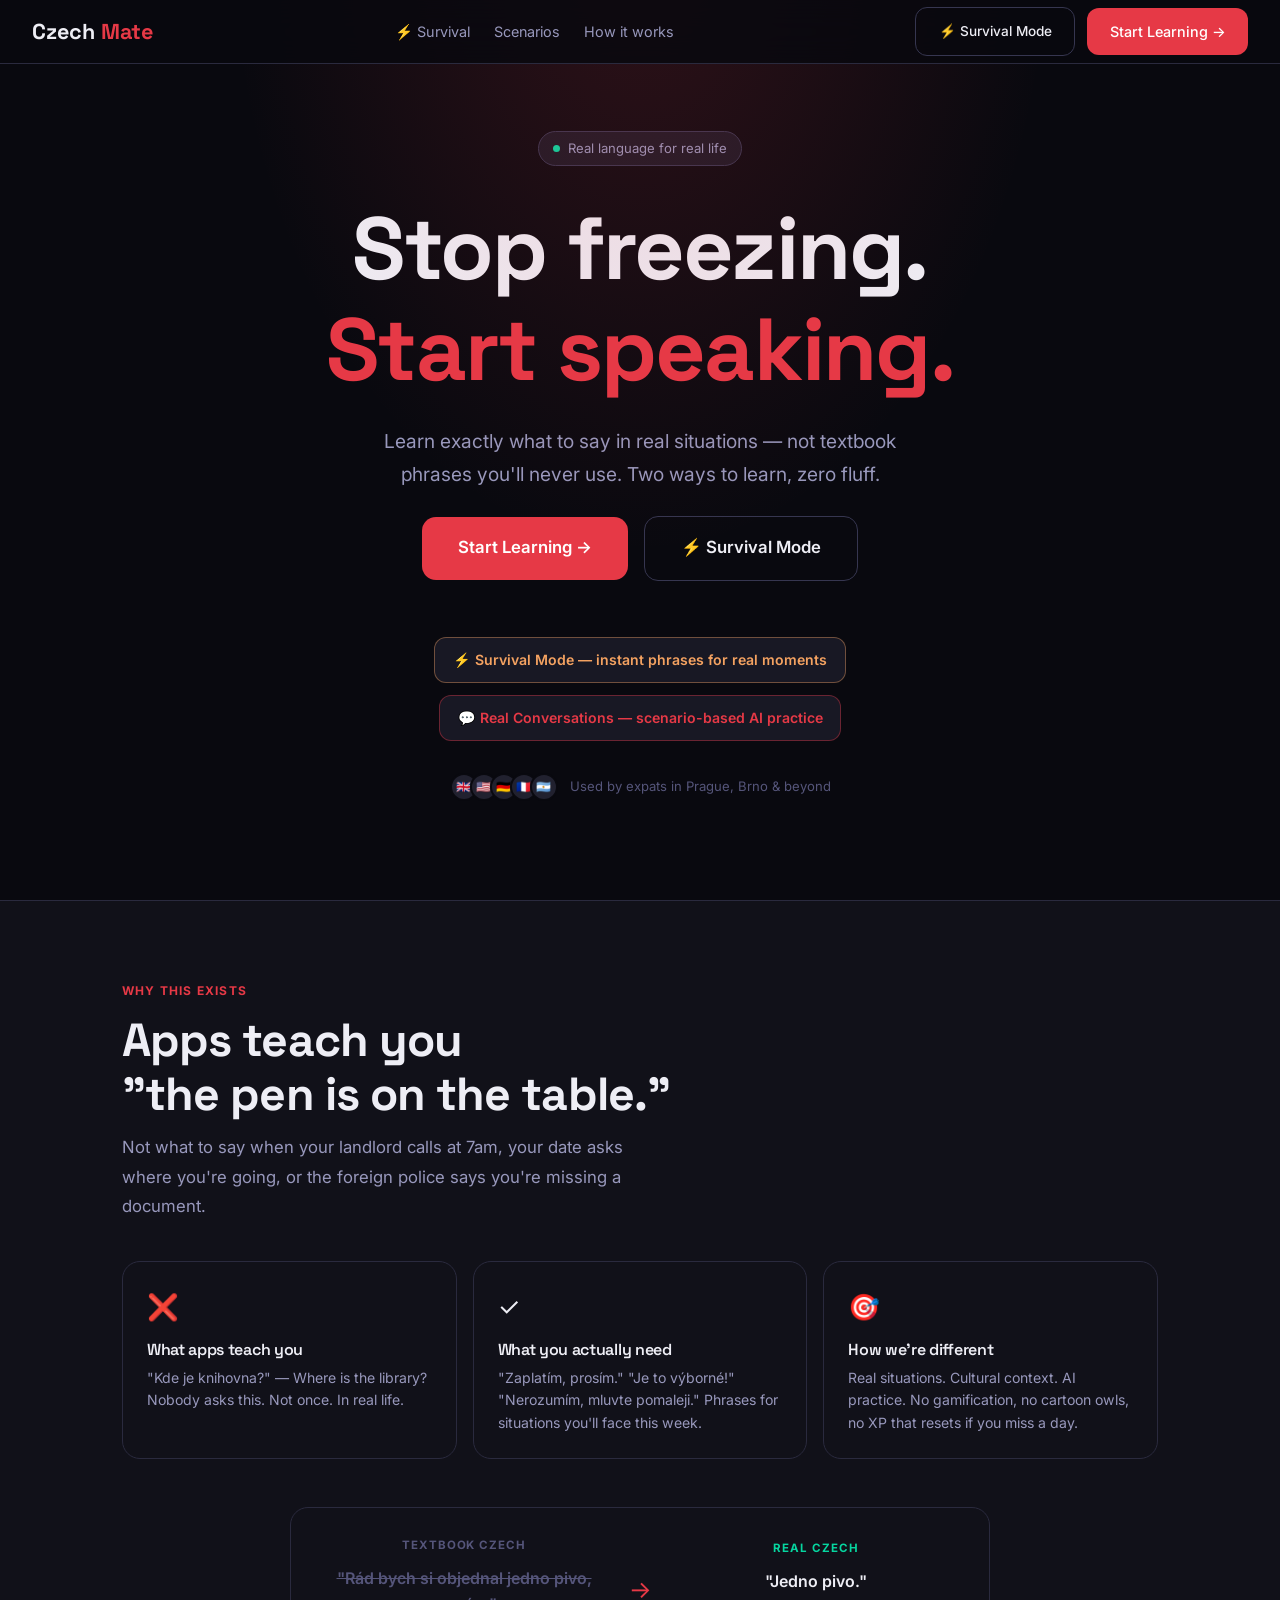
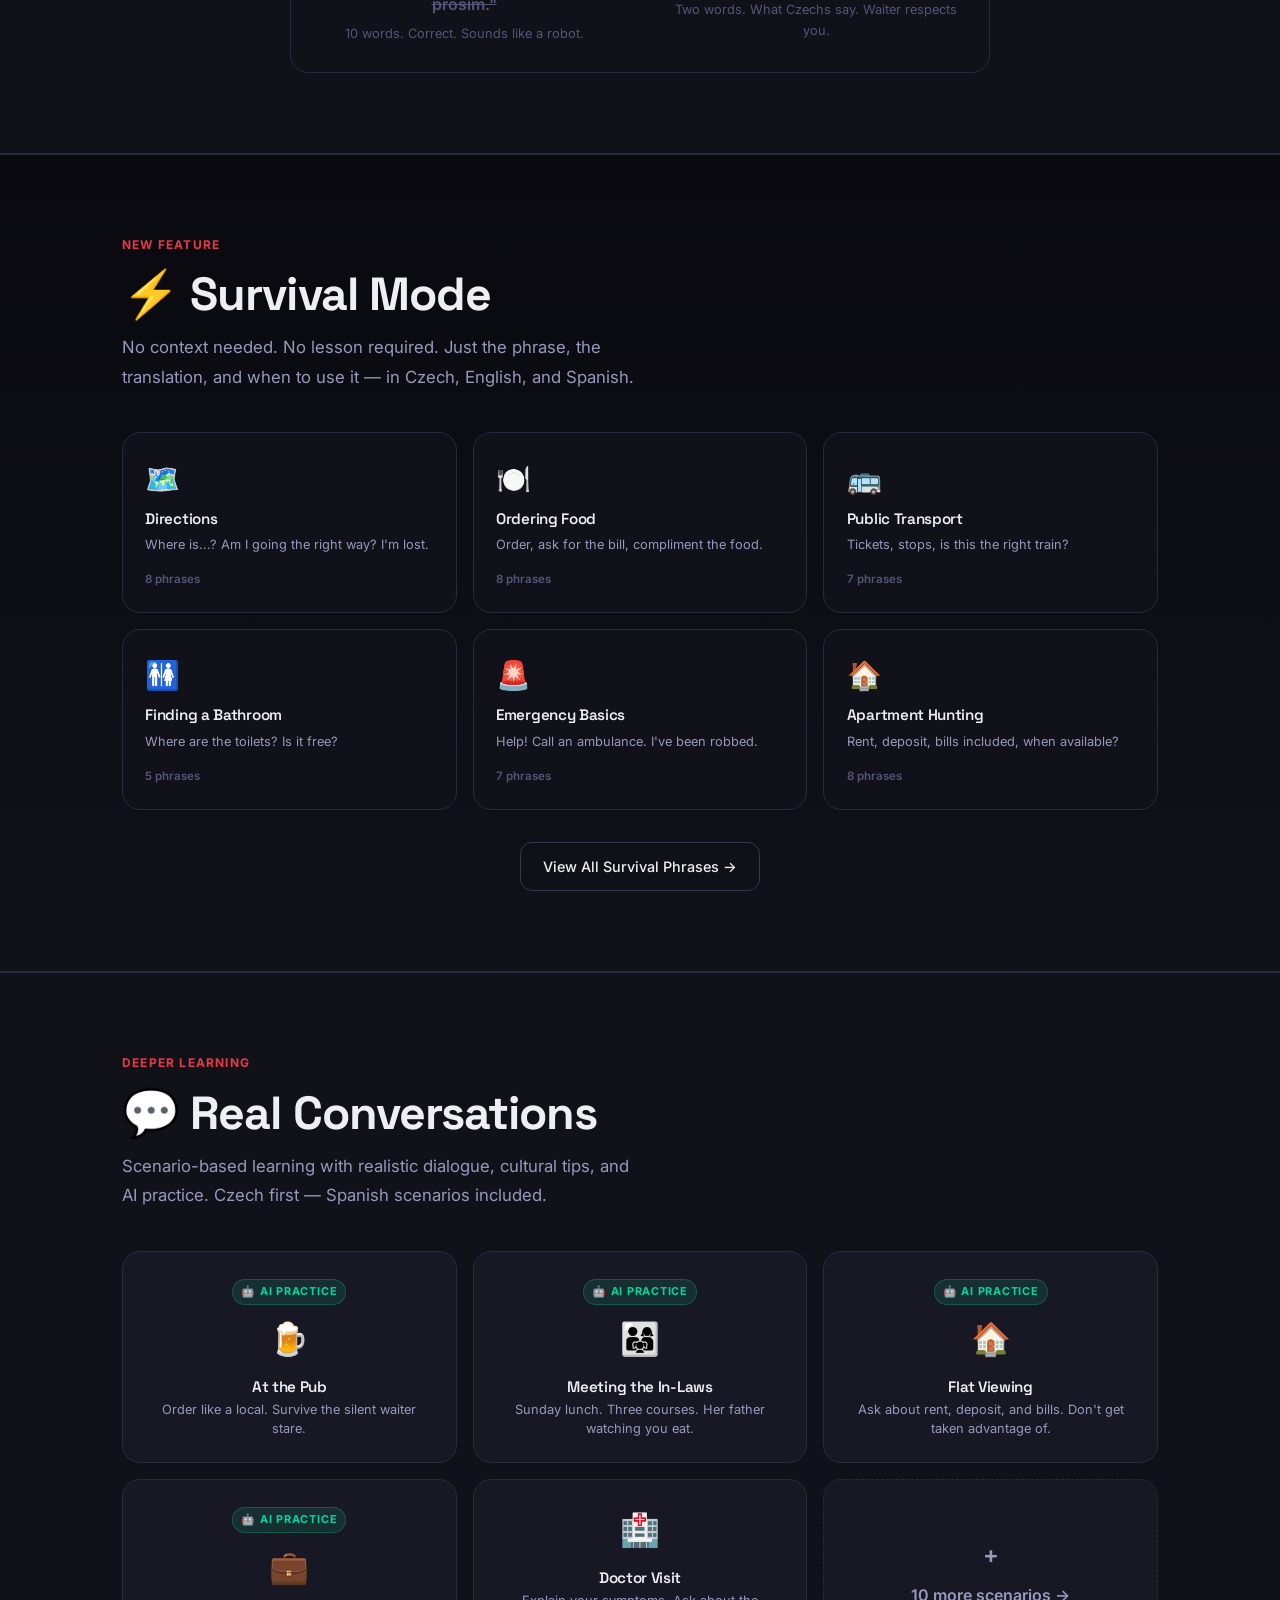
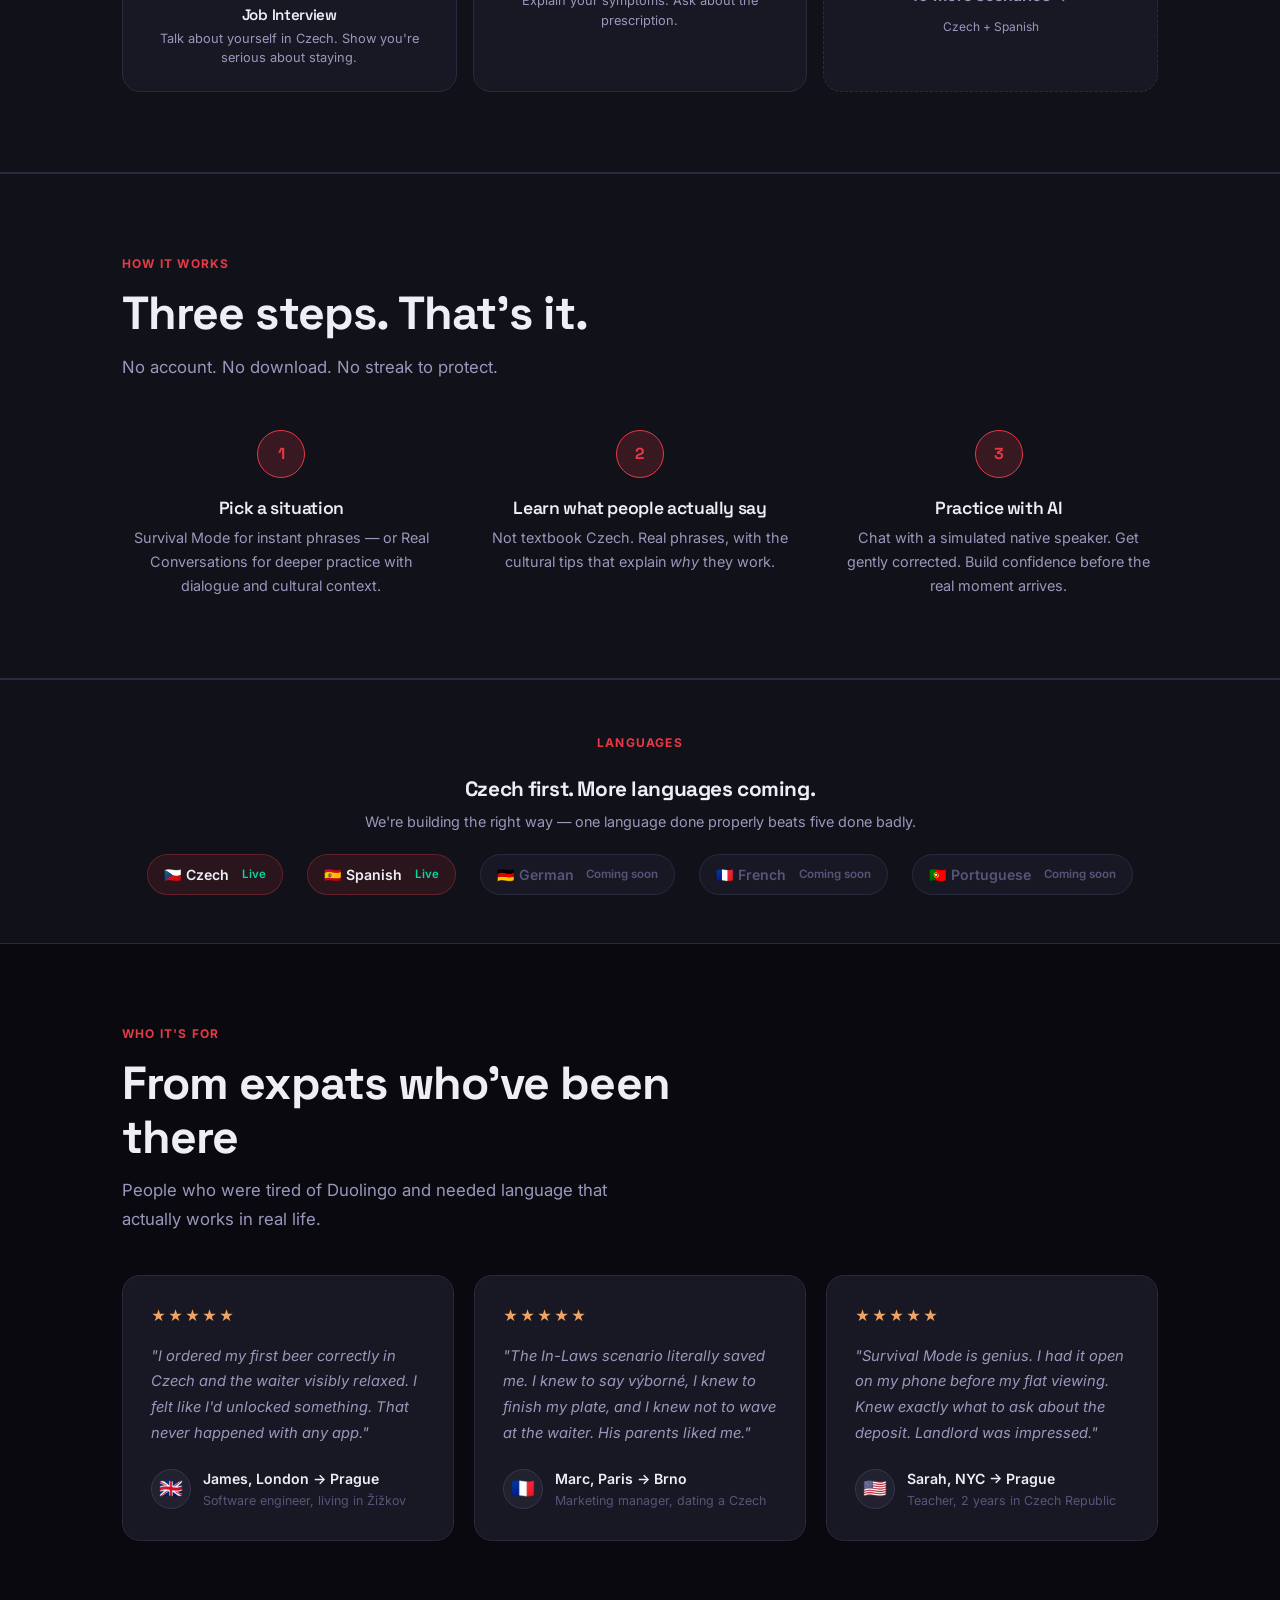
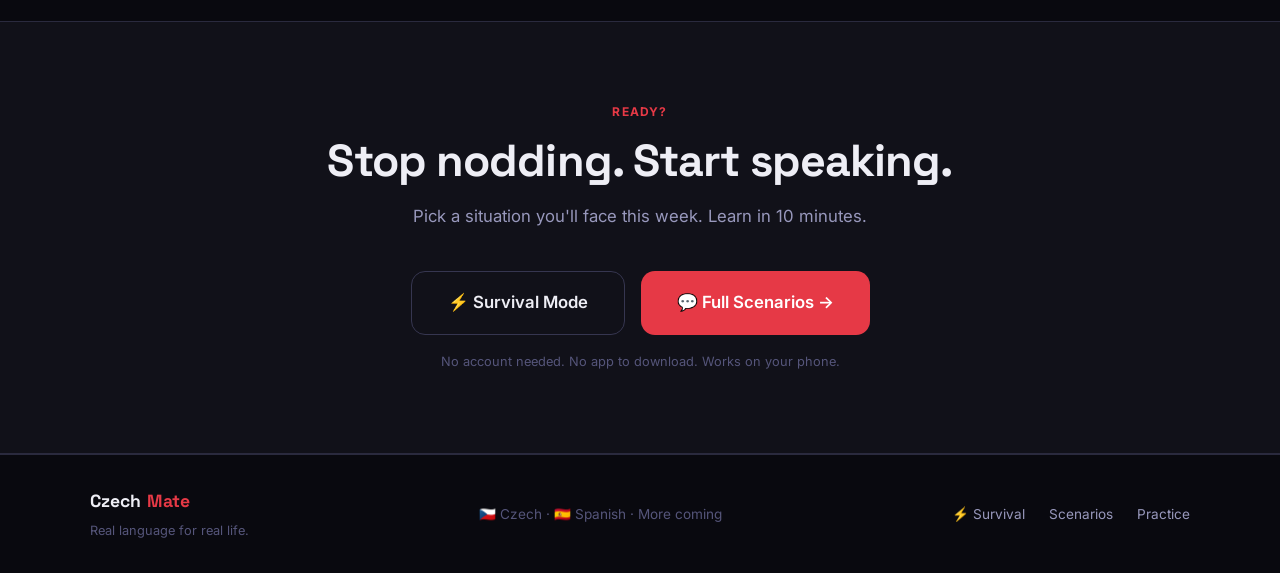
==== index.html @ 22f52d5c "Major MVP upgrade — Survival Mode, homepage redesign, 4 new scenarios Homepage: - Full redesign: str" ====
<!DOCTYPE html>
<html lang="en">
<head>
  <meta charset="UTF-8">
  <meta name="viewport" content="width=device-width, initial-scale=1.0">
  <title>CzechMate — Real Language for Real Life</title>
  <meta name="description" content="Learn Czech you'll actually use. Survival phrases, real conversation scenarios, AI practice. Not textbook nonsense.">
  <link rel="preconnect" href="https://fonts.googleapis.com">
  <link rel="preconnect" href="https://fonts.gstatic.com" crossorigin>
  <link href="https://fonts.googleapis.com/css2?family=Space+Grotesk:wght@400;500;600;700&family=Inter:wght@400;500;600&display=swap" rel="stylesheet">
  <link rel="stylesheet" href="styles.css">
  <style>
    /* ── PAGE-SPECIFIC STYLES ─────────────────────────── */

    /* Compare strip */
    .compare-strip {
      background: var(--s1); border: 1px solid var(--border);
      border-radius: var(--r-lg); padding: 1.75rem 2rem;
      display: grid; grid-template-columns: 1fr auto 1fr;
      gap: 1.5rem; align-items: center;
      max-width: 700px; margin: 3rem auto 0;
    }
    .compare-side { text-align: center; }
    .compare-side .label { font-size: .72rem; font-weight: 700; text-transform: uppercase; letter-spacing: .08em; margin-bottom: .6rem; }
    .compare-side.bad .label  { color: var(--t3); }
    .compare-side.good .label { color: var(--green); }
    .compare-side .phrase { font-size: 1rem; font-weight: 600; }
    .compare-side.bad .phrase  { color: var(--t3); text-decoration: line-through; }
    .compare-side.good .phrase { color: var(--t1); }
    .compare-side .sub { font-size: .8rem; color: var(--t3); margin-top: .3rem; }
    .compare-arrow { color: var(--red); font-size: 1.5rem; }

    /* Survival mode preview cards */
    .survival-grid {
      display: grid; grid-template-columns: repeat(3, 1fr);
      gap: 1rem; margin-top: 2.5rem;
    }
    .surv-card {
      background: var(--s1); border: 1px solid var(--border);
      border-radius: var(--r-lg); padding: 1.4rem;
      text-decoration: none; color: inherit;
      transition: all .25s; display: flex; flex-direction: column; gap: .5rem;
    }
    .surv-card:hover { border-color: var(--gold); transform: translateY(-3px); box-shadow: 0 8px 32px rgba(244,162,97,.12); }
    .surv-card .surv-icon { font-size: 1.75rem; }
    .surv-card h4 { font-size: .95rem; font-weight: 600; color: var(--t1); }
    .surv-card p  { font-size: .8rem; color: var(--t2); line-height: 1.5; }
    .surv-card .surv-count { font-size: .72rem; color: var(--t3); font-weight: 600; margin-top: auto; padding-top: .5rem; }

    /* Scenario preview cards */
    .scenario-preview {
      display: grid; grid-template-columns: repeat(3, 1fr);
      gap: 1rem; margin-top: 2.5rem;
    }
    .sp-card {
      background: var(--s2); border: 1px solid var(--border);
      border-radius: var(--r-lg); padding: 1.5rem;
      text-align: center; text-decoration: none; color: inherit; transition: all .25s;
    }
    .sp-card:hover { border-color: var(--border-l); transform: translateY(-3px); box-shadow: var(--shadow); }
    .sp-card .icon { font-size: 2rem; display: block; margin-bottom: .75rem; }
    .sp-card h4    { font-size: .95rem; font-weight: 600; margin-bottom: .3rem; }
    .sp-card p     { font-size: .8rem; color: var(--t2); line-height: 1.5; }
    .sp-card .sp-tag { display: inline-block; font-size: .68rem; font-weight: 700; text-transform: uppercase; letter-spacing: .07em; padding: .2rem .5rem; border-radius: 100px; margin-bottom: .5rem; }
    .sp-card .sp-tag.ai { background: rgba(6,214,160,.12); color: var(--green); border: 1px solid rgba(6,214,160,.25); }

    /* Survival badge on hero */
    .hero-mode-pills {
      display: flex; gap: .75rem; justify-content: center;
      flex-wrap: wrap; margin-top: 2rem;
    }
    .mode-pill {
      display: flex; align-items: center; gap: .5rem;
      background: var(--s2); border: 1px solid var(--border-l);
      border-radius: var(--r); padding: .65rem 1.1rem;
      font-size: .88rem; font-weight: 600; text-decoration: none; color: var(--t1);
      transition: all .2s;
    }
    .mode-pill:hover { border-color: var(--t2); transform: translateY(-2px); }
    .mode-pill.survival { border-color: rgba(244,162,97,.4); color: var(--gold); }
    .mode-pill.survival:hover { border-color: var(--gold); background: rgba(244,162,97,.06); }
    .mode-pill.conversations { border-color: rgba(230,57,70,.4); color: var(--red); }
    .mode-pill.conversations:hover { border-color: var(--red); background: rgba(230,57,70,.06); }

    /* Languages coming section */
    .langs-section {
      text-align: center; padding: 3rem 2rem;
      border-top: 1px solid var(--border); border-bottom: 1px solid var(--border);
      background: var(--s1);
    }
    .langs-row {
      display: flex; align-items: center; justify-content: center;
      gap: 1.5rem; margin-top: 1.25rem; flex-wrap: wrap;
    }
    .lang-pill {
      display: flex; align-items: center; gap: .5rem;
      padding: .5rem 1rem; border-radius: 100px;
      font-size: .88rem; font-weight: 600;
    }
    .lang-pill.active { background: rgba(230,57,70,.12); border: 1px solid rgba(230,57,70,.3); color: var(--t1); }
    .lang-pill.soon   { background: var(--s2); border: 1px solid var(--border); color: var(--t3); }

    /* Pillar cards (why section) */
    .why-grid {
      display: grid; grid-template-columns: repeat(3, 1fr);
      gap: 1rem; margin-top: 2.5rem;
    }
    .why-card {
      background: var(--s1); border: 1px solid var(--border);
      border-radius: var(--r-lg); padding: 1.5rem;
    }
    .why-icon { font-size: 1.6rem; margin-bottom: .75rem; }
    .why-card h4 { font-size: 1rem; font-weight: 600; margin-bottom: .5rem; }
    .why-card p  { font-size: .88rem; color: var(--t2); line-height: 1.6; }

    @media (max-width: 768px) {
      .survival-grid  { grid-template-columns: repeat(2, 1fr); }
      .scenario-preview { grid-template-columns: 1fr; }
      .why-grid { grid-template-columns: 1fr; }
      .compare-strip { grid-template-columns: 1fr; }
      .compare-arrow { transform: rotate(90deg); }
    }
    @media (max-width: 480px) {
      .survival-grid { grid-template-columns: 1fr; }
    }
  </style>
</head>
<body>

  <!-- NAV -->
  <nav>
    <a href="index.html" class="logo">
      Czech<span class="accent">Mate</span>
    </a>
    <ul class="nav-links">
      <li><a href="survival.html">⚡ Survival</a></li>
      <li><a href="scenarios.html">Scenarios</a></li>
      <li><a href="#how">How it works</a></li>
    </ul>
    <div class="nav-right">
      <a href="survival.html" class="btn btn-ghost" style="font-size:.85rem">⚡ Survival Mode</a>
      <a href="scenarios.html" class="btn btn-primary">Start Learning →</a>
    </div>
  </nav>

  <!-- HERO -->
  <section class="hero">
    <div class="hero-glow"></div>
    <div style="max-width:820px;margin:0 auto">

      <div class="hero-badge">
        <span class="badge-dot"></span>
        Real language for real life
      </div>

      <h1>
        Stop freezing.<br>
        <span class="line-red">Start speaking.</span>
      </h1>

      <p class="hero-sub" style="max-width:560px;margin:1.5rem auto">
        Learn exactly what to say in real situations — not textbook phrases you'll never use. Two ways to learn, zero fluff.
      </p>

      <div class="hero-cta">
        <a href="scenarios.html" class="btn btn-primary btn-xl">Start Learning →</a>
        <a href="survival.html" class="btn btn-ghost btn-xl">⚡ Survival Mode</a>
      </div>

      <!-- Mode pills -->
      <div class="hero-mode-pills">
        <a href="survival.html" class="mode-pill survival">
          ⚡ Survival Mode — instant phrases for real moments
        </a>
        <a href="scenarios.html" class="mode-pill conversations">
          💬 Real Conversations — scenario-based AI practice
        </a>
      </div>

      <div class="hero-proof" style="margin-top:2rem">
        <div class="proof-avatars">
          <span>🇬🇧</span><span>🇺🇸</span><span>🇩🇪</span><span>🇫🇷</span><span>🇦🇷</span>
        </div>
        &nbsp;Used by expats in Prague, Brno &amp; beyond
      </div>
    </div>
  </section>

  <!-- WHY THIS EXISTS -->
  <div class="full-section" id="why">
    <div class="section">
      <div class="section-tag">Why this exists</div>
      <h2 class="section-title">Apps teach you<br>"the pen is on the table."</h2>
      <p class="section-sub">Not what to say when your landlord calls at 7am, your date asks where you're going, or the foreign police says you're missing a document.</p>

      <div class="why-grid">
        <div class="why-card">
          <div class="why-icon">❌</div>
          <h4>What apps teach you</h4>
          <p>"Kde je knihovna?" — Where is the library? Nobody asks this. Not once. In real life.</p>
        </div>
        <div class="why-card">
          <div class="why-icon">✓</div>
          <h4>What you actually need</h4>
          <p>"Zaplatím, prosím." "Je to výborné!" "Nerozumím, mluvte pomaleji." Phrases for situations you'll face this week.</p>
        </div>
        <div class="why-card">
          <div class="why-icon">🎯</div>
          <h4>How we're different</h4>
          <p>Real situations. Cultural context. AI practice. No gamification, no cartoon owls, no XP that resets if you miss a day.</p>
        </div>
      </div>

      <div class="compare-strip">
        <div class="compare-side bad">
          <div class="label">Textbook Czech</div>
          <div class="phrase">"Rád bych si objednal jedno pivo, prosím."</div>
          <div class="sub">10 words. Correct. Sounds like a robot.</div>
        </div>
        <div class="compare-arrow">→</div>
        <div class="compare-side good">
          <div class="label">Real Czech</div>
          <div class="phrase">"Jedno pivo."</div>
          <div class="sub">Two words. What Czechs say. Waiter respects you.</div>
        </div>
      </div>
    </div>
  </div>

  <!-- SURVIVAL MODE SECTION -->
  <div class="full-section" id="survival" style="background:linear-gradient(180deg,var(--bg) 0%,var(--s1) 100%)">
    <div class="section">
      <div class="section-tag">New Feature</div>
      <h2 class="section-title">⚡ Survival Mode</h2>
      <p class="section-sub">No context needed. No lesson required. Just the phrase, the translation, and when to use it — in Czech, English, and Spanish.</p>

      <div class="survival-grid">
        <a href="survival.html#directions" class="surv-card">
          <div class="surv-icon">🗺️</div>
          <h4>Directions</h4>
          <p>Where is...? Am I going the right way? I'm lost.</p>
          <div class="surv-count">8 phrases</div>
        </a>
        <a href="survival.html#food" class="surv-card">
          <div class="surv-icon">🍽️</div>
          <h4>Ordering Food</h4>
          <p>Order, ask for the bill, compliment the food.</p>
          <div class="surv-count">8 phrases</div>
        </a>
        <a href="survival.html#transport" class="surv-card">
          <div class="surv-icon">🚌</div>
          <h4>Public Transport</h4>
          <p>Tickets, stops, is this the right train?</p>
          <div class="surv-count">7 phrases</div>
        </a>
        <a href="survival.html#bathroom" class="surv-card">
          <div class="surv-icon">🚻</div>
          <h4>Finding a Bathroom</h4>
          <p>Where are the toilets? Is it free?</p>
          <div class="surv-count">5 phrases</div>
        </a>
        <a href="survival.html#emergency" class="surv-card">
          <div class="surv-icon">🚨</div>
          <h4>Emergency Basics</h4>
          <p>Help! Call an ambulance. I've been robbed.</p>
          <div class="surv-count">7 phrases</div>
        </a>
        <a href="survival.html#apartment" class="surv-card">
          <div class="surv-icon">🏠</div>
          <h4>Apartment Hunting</h4>
          <p>Rent, deposit, bills included, when available?</p>
          <div class="surv-count">8 phrases</div>
        </a>
      </div>

      <div style="text-align:center;margin-top:2rem">
        <a href="survival.html" class="btn btn-ghost">View All Survival Phrases →</a>
      </div>
    </div>
  </div>

  <!-- REAL CONVERSATIONS SECTION -->
  <div class="full-section" id="scenarios">
    <div class="section">
      <div class="section-tag">Deeper Learning</div>
      <h2 class="section-title">💬 Real Conversations</h2>
      <p class="section-sub">Scenario-based learning with realistic dialogue, cultural tips, and AI practice. Czech first — Spanish scenarios included.</p>

      <div class="scenario-preview">
        <a href="scenario.html?id=pub" class="sp-card">
          <span class="sp-tag ai">🤖 AI Practice</span>
          <span class="icon">🍺</span>
          <h4>At the Pub</h4>
          <p>Order like a local. Survive the silent waiter stare.</p>
        </a>
        <a href="scenario.html?id=parents" class="sp-card">
          <span class="sp-tag ai">🤖 AI Practice</span>
          <span class="icon">👨‍👩‍👧</span>
          <h4>Meeting the In-Laws</h4>
          <p>Sunday lunch. Three courses. Her father watching you eat.</p>
        </a>
        <a href="scenario.html?id=flat" class="sp-card">
          <span class="sp-tag ai">🤖 AI Practice</span>
          <span class="icon">🏠</span>
          <h4>Flat Viewing</h4>
          <p>Ask about rent, deposit, and bills. Don't get taken advantage of.</p>
        </a>
        <a href="scenario.html?id=interview" class="sp-card">
          <span class="sp-tag ai">🤖 AI Practice</span>
          <span class="icon">💼</span>
          <h4>Job Interview</h4>
          <p>Talk about yourself in Czech. Show you're serious about staying.</p>
        </a>
        <a href="scenario.html?id=doctor" class="sp-card">
          <span class="icon">🏥</span>
          <h4>Doctor Visit</h4>
          <p>Explain your symptoms. Ask about the prescription.</p>
        </a>
        <a href="scenarios.html" class="sp-card" style="border-style:dashed;display:flex;flex-direction:column;align-items:center;justify-content:center;gap:.5rem;font-weight:600;color:var(--t2)">
          <span style="font-size:1.5rem">+</span>
          <span>10 more scenarios →</span>
          <span style="font-size:.75rem;font-weight:400">Czech + Spanish</span>
        </a>
      </div>
    </div>
  </div>

  <!-- HOW IT WORKS -->
  <div id="how" class="full-section" style="background:var(--s1)">
    <div class="section">
      <div class="section-tag">How It Works</div>
      <h2 class="section-title">Three steps. That's it.</h2>
      <p class="section-sub">No account. No download. No streak to protect.</p>

      <div class="steps">
        <div class="step">
          <div class="step-num">1</div>
          <h3>Pick a situation</h3>
          <p>Survival Mode for instant phrases — or Real Conversations for deeper practice with dialogue and cultural context.</p>
        </div>
        <div class="step">
          <div class="step-num">2</div>
          <h3>Learn what people actually say</h3>
          <p>Not textbook Czech. Real phrases, with the cultural tips that explain <em>why</em> they work.</p>
        </div>
        <div class="step">
          <div class="step-num">3</div>
          <h3>Practice with AI</h3>
          <p>Chat with a simulated native speaker. Get gently corrected. Build confidence before the real moment arrives.</p>
        </div>
      </div>
    </div>
  </div>

  <!-- LANGUAGES COMING -->
  <div class="langs-section">
    <div class="section-tag" style="display:inline-block">Languages</div>
    <h3 style="font-family:var(--font-h);font-size:1.3rem;font-weight:700;margin-top:.75rem">Czech first. More languages coming.</h3>
    <p style="color:var(--t2);font-size:.9rem;margin-top:.5rem">We're building the right way — one language done properly beats five done badly.</p>
    <div class="langs-row">
      <div class="lang-pill active">🇨🇿 Czech <span style="font-size:.72rem;margin-left:.3rem;color:var(--green)">Live</span></div>
      <div class="lang-pill active">🇪🇸 Spanish <span style="font-size:.72rem;margin-left:.3rem;color:var(--green)">Live</span></div>
      <div class="lang-pill soon">🇩🇪 German <span style="font-size:.72rem;margin-left:.3rem">Coming soon</span></div>
      <div class="lang-pill soon">🇫🇷 French <span style="font-size:.72rem;margin-left:.3rem">Coming soon</span></div>
      <div class="lang-pill soon">🇵🇹 Portuguese <span style="font-size:.72rem;margin-left:.3rem">Coming soon</span></div>
    </div>
  </div>

  <!-- TESTIMONIALS -->
  <div class="section">
    <div class="section-tag">Who It's For</div>
    <h2 class="section-title">From expats who've been there</h2>
    <p class="section-sub">People who were tired of Duolingo and needed language that actually works in real life.</p>

    <div class="testimonials-grid" style="margin-top:2.5rem">
      <div class="testimonial">
        <div class="stars">★★★★★</div>
        <blockquote>"I ordered my first beer correctly in Czech and the waiter visibly relaxed. I felt like I'd unlocked something. That never happened with any app."</blockquote>
        <div class="t-author">
          <div class="t-avatar">🇬🇧</div>
          <div>
            <div class="t-name">James, London → Prague</div>
            <div class="t-info">Software engineer, living in Žižkov</div>
          </div>
        </div>
      </div>
      <div class="testimonial">
        <div class="stars">★★★★★</div>
        <blockquote>"The In-Laws scenario literally saved me. I knew to say výborné, I knew to finish my plate, and I knew not to wave at the waiter. His parents liked me."</blockquote>
        <div class="t-author">
          <div class="t-avatar">🇫🇷</div>
          <div>
            <div class="t-name">Marc, Paris → Brno</div>
            <div class="t-info">Marketing manager, dating a Czech</div>
          </div>
        </div>
      </div>
      <div class="testimonial">
        <div class="stars">★★★★★</div>
        <blockquote>"Survival Mode is genius. I had it open on my phone before my flat viewing. Knew exactly what to ask about the deposit. Landlord was impressed."</blockquote>
        <div class="t-author">
          <div class="t-avatar">🇺🇸</div>
          <div>
            <div class="t-name">Sarah, NYC → Prague</div>
            <div class="t-info">Teacher, 2 years in Czech Republic</div>
          </div>
        </div>
      </div>
    </div>
  </div>

  <!-- CTA BANNER -->
  <div class="cta-banner">
    <div class="section-tag">Ready?</div>
    <h2>Stop nodding. Start speaking.</h2>
    <p>Pick a situation you'll face this week. Learn in 10 minutes.</p>
    <div style="display:flex;gap:1rem;justify-content:center;flex-wrap:wrap;margin-top:1.5rem">
      <a href="survival.html" class="btn btn-ghost btn-xl">⚡ Survival Mode</a>
      <a href="scenarios.html" class="btn btn-primary btn-xl">💬 Full Scenarios →</a>
    </div>
    <div class="cta-note">No account needed. No app to download. Works on your phone.</div>
  </div>

  <!-- FOOTER -->
  <footer>
    <div class="footer-inner">
      <div>
        <a href="index.html" class="logo" style="font-size:1.1rem">Czech<span style="color:var(--red)">Mate</span></a>
        <div style="font-size:.8rem;color:var(--t3);margin-top:.3rem">Real language for real life.</div>
      </div>
      <div style="color:var(--t3);font-size:.85rem">🇨🇿 Czech · 🇪🇸 Spanish · More coming</div>
      <div style="display:flex;gap:1.5rem">
        <a href="survival.html" style="color:var(--t2);text-decoration:none;font-size:.85rem">⚡ Survival</a>
        <a href="scenarios.html" style="color:var(--t2);text-decoration:none;font-size:.85rem">Scenarios</a>
        <a href="practice.html?scenario=pub" style="color:var(--t2);text-decoration:none;font-size:.85rem">Practice</a>
      </div>
    </div>
  </footer>

</body>
</html>
---- styles.css ----
/* ============================================
   CZECHMATE — Design System & Global Styles
   ============================================ */

*, *::before, *::after { box-sizing: border-box; margin: 0; padding: 0; }

:root {
  --bg:       #09090f;
  --s1:       #111119;
  --s2:       #181824;
  --s3:       #21212f;
  --border:   #2a2a3e;
  --border-l: #363650;
  --red:      #e63946;
  --red-d:    #c1121f;
  --red-glow: rgba(230,57,70,0.18);
  --gold:     #f4a261;
  --gold-glow:rgba(244,162,97,0.15);
  --green:    #06d6a0;
  --blue:     #4361ee;
  --t1:       #eeeef5;
  --t2:       #9898bc;
  --t3:       #55557a;
  --font-h:   'Space Grotesk', sans-serif;
  --font-b:   'Inter', sans-serif;
  --r:        12px;
  --r-lg:     18px;
  --shadow:   0 8px 32px rgba(0,0,0,0.5);
}

html { scroll-behavior: smooth; }
body { background: var(--bg); color: var(--t1); font-family: var(--font-b); line-height: 1.65; }

/* ─── TYPOGRAPHY ─── */
h1,h2,h3,h4 { font-family: var(--font-h); letter-spacing: -0.02em; line-height: 1.15; }
a { color: inherit; }

/* ─── NAV ─── */
nav {
  position: fixed; top: 0; left: 0; right: 0; z-index: 200;
  display: flex; align-items: center; justify-content: space-between;
  padding: 0 2rem; height: 64px;
  background: rgba(9,9,15,0.85); backdrop-filter: blur(16px);
  border-bottom: 1px solid var(--border);
}
.logo {
  font-family: var(--font-h); font-size: 1.35rem; font-weight: 700;
  text-decoration: none; color: var(--t1); display: flex; align-items: center; gap: 0.4rem;
}
.logo .accent { color: var(--red); }
.logo .flag { font-size: 1rem; }
.nav-links { display: flex; align-items: center; gap: 1.5rem; list-style: none; }
.nav-links a { color: var(--t2); text-decoration: none; font-size: 0.9rem; transition: color .2s; }
.nav-links a:hover { color: var(--t1); }
.nav-right { display: flex; align-items: center; gap: 0.75rem; }

/* ─── BUTTONS ─── */
.btn {
  display: inline-flex; align-items: center; gap: 0.45rem;
  padding: .75rem 1.4rem; border-radius: var(--r);
  font-family: var(--font-b); font-size: .9rem; font-weight: 500;
  text-decoration: none; cursor: pointer; border: none; transition: all .2s;
  white-space: nowrap;
}
.btn-primary { background: var(--red); color: #fff; }
.btn-primary:hover { background: var(--red-d); transform: translateY(-1px); box-shadow: 0 8px 24px var(--red-glow); }
.btn-ghost { background: transparent; color: var(--t1); border: 1px solid var(--border-l); }
.btn-ghost:hover { border-color: var(--t2); background: var(--s2); }
.btn-lg { padding: 1rem 2rem; font-size: 1rem; }
.btn-xl { padding: 1.1rem 2.25rem; font-size: 1.05rem; font-weight: 600; border-radius: 14px; }

/* ─── HERO ─── */
.hero {
  min-height: 100vh; display: flex; align-items: center; justify-content: center;
  text-align: center; padding: 7rem 2rem 5rem; position: relative; overflow: hidden;
}
.hero-glow {
  position: absolute; top: -10%; left: 50%; transform: translateX(-50%);
  width: 900px; height: 700px; pointer-events: none;
  background: radial-gradient(ellipse at center top, var(--red-glow) 0%, transparent 65%);
}
.hero-badge {
  display: inline-flex; align-items: center; gap: .5rem;
  background: var(--s2); border: 1px solid var(--border-l);
  padding: .35rem .9rem; border-radius: 100px; font-size: .82rem;
  color: var(--t2); margin-bottom: 2rem;
}
.badge-dot { width:7px; height:7px; background:var(--green); border-radius:50%; animation: pulse 2.5s infinite; }
@keyframes pulse { 0%,100%{opacity:1} 50%{opacity:.35} }

.hero h1 {
  font-size: clamp(2.8rem, 7vw, 5.5rem); font-weight: 700;
  margin-bottom: 1.5rem; max-width: 820px; margin-left: auto; margin-right: auto;
}
.hero h1 .line-red { color: var(--red); display: block; }
.hero h1 .line-dim { color: var(--t2); display: block; font-size: 0.65em; font-weight: 400; margin-top: .3rem; letter-spacing: 0; }

.hero-sub {
  font-size: clamp(.95rem, 2vw, 1.2rem); color: var(--t2);
  max-width: 520px; margin: 0 auto 2.5rem; line-height: 1.75;
}
.hero-cta { display: flex; align-items: center; justify-content: center; gap: 1rem; flex-wrap: wrap; margin-bottom: 3.5rem; }
.hero-proof { display: flex; align-items: center; justify-content: center; gap: 0.5rem; font-size: .82rem; color: var(--t3); }
.proof-avatars { display: flex; }
.proof-avatars span { width:28px; height:28px; border-radius:50%; background:var(--s3); border:2px solid var(--bg); display:flex;align-items:center;justify-content:center;font-size:.75rem; margin-left:-8px; }
.proof-avatars span:first-child { margin-left: 0; }

.hero-divider { width:100%; max-width:900px; margin:0 auto; border:none; border-top:1px solid var(--border); margin-top:3rem; margin-bottom:3rem; }
.hero-stats { display: flex; align-items: center; justify-content: center; gap: 3rem; flex-wrap: wrap; }
.stat-num { font-family:var(--font-h); font-size:1.9rem; font-weight:700; }
.stat-label { font-size:.8rem; color:var(--t3); margin-top:.2rem; }

/* ─── SECTIONS ─── */
.section { padding: 5rem 2rem; max-width: 1100px; margin: 0 auto; }
.section-center { text-align: center; }
.section-center .section-title { margin-left: auto; margin-right: auto; }
.section-center .section-sub { margin-left: auto; margin-right: auto; }
.section-tag { font-size:.75rem; font-weight:700; letter-spacing:.1em; text-transform:uppercase; color:var(--red); margin-bottom:.85rem; }
.section-title { font-size: clamp(1.8rem,4vw,2.9rem); font-weight:700; margin-bottom:.75rem; max-width:600px; }
.section-sub { font-size:1.05rem; color:var(--t2); max-width:520px; line-height:1.75; margin-bottom:0; }

.full-section { background: var(--s1); border-top: 1px solid var(--border); border-bottom: 1px solid var(--border); }

/* ─── PAIN CARDS ─── */
.pain-grid { display:grid; grid-template-columns:repeat(auto-fit,minmax(280px,1fr)); gap:1.25rem; margin-top:3rem; }
.pain-card { background:var(--s2); border:1px solid var(--border); border-radius:var(--r-lg); padding:1.75rem; }
.pain-icon { font-size:2rem; margin-bottom:1rem; }
.pain-card h3 { font-size:1.05rem; font-weight:600; margin-bottom:.5rem; }
.pain-card p { color:var(--t2); font-size:.9rem; line-height:1.65; }
.pain-card .strike { text-decoration: line-through; opacity:.5; }

/* ─── HOW IT WORKS ─── */
.steps { display:grid; grid-template-columns:repeat(auto-fit,minmax(240px,1fr)); gap:2.5rem; margin-top:3rem; }
.step { text-align:center; }
.step-num {
  width:48px; height:48px; border-radius:50%; display:flex; align-items:center; justify-content:center;
  font-family:var(--font-h); font-weight:700; font-size:1rem; margin:0 auto 1.25rem;
  background:var(--red-glow); border:1px solid var(--red); color:var(--red);
}
.step h3 { font-size:1.1rem; font-weight:600; margin-bottom:.5rem; }
.step p { color:var(--t2); font-size:.9rem; line-height:1.65; }

/* ─── SCENARIO CARDS ─── */
.scenarios-grid { display:grid; grid-template-columns:repeat(auto-fill,minmax(290px,1fr)); gap:1.25rem; margin-top:3rem; }
.scenario-card {
  background:var(--s2); border:1px solid var(--border); border-radius:var(--r-lg);
  padding:1.75rem; cursor:pointer; text-decoration:none; color:inherit; display:block;
  transition:all .25s; position:relative; overflow:hidden;
}
.scenario-card::before {
  content:''; position:absolute; top:0; left:0; right:0; height:3px;
  background:linear-gradient(90deg,var(--red),var(--gold));
  transform:scaleX(0); transform-origin:left; transition:transform .3s;
}
.scenario-card:hover::before { transform:scaleX(1); }
.scenario-card:hover { border-color:var(--border-l); transform:translateY(-4px); box-shadow:var(--shadow); }
.scenario-icon { font-size:2.5rem; margin-bottom:1rem; display:block; }
.scenario-card h3 { font-size:1.15rem; font-weight:600; margin-bottom:.2rem; }
.cz-title { font-size:.82rem; color:var(--gold); margin-bottom:.75rem; font-style:italic; }
.scenario-card p { color:var(--t2); font-size:.88rem; line-height:1.65; margin-bottom:1.25rem; }
.scenario-meta { display:flex; align-items:center; justify-content:space-between; }
.difficulty {
  font-size:.72rem; font-weight:700; text-transform:uppercase; letter-spacing:.06em;
  padding:.28rem .7rem; border-radius:100px;
}
.difficulty.beginner { background:rgba(6,214,160,.12); color:var(--green); }
.difficulty.intermediate { background:rgba(244,162,97,.12); color:var(--gold); }
.difficulty.advanced { background:rgba(230,57,70,.12); color:var(--red); }
.scenario-arrow { color:var(--t3); font-size:.85rem; transition:color .2s; }
.scenario-card:hover .scenario-arrow { color:var(--red); }

/* ─── TESTIMONIALS ─── */
.testimonials-grid { display:grid; grid-template-columns:repeat(auto-fit,minmax(280px,1fr)); gap:1.25rem; margin-top:3rem; }
.testimonial { background:var(--s2); border:1px solid var(--border); border-radius:var(--r-lg); padding:1.75rem; }
.stars { color:var(--gold); font-size:.9rem; margin-bottom:1rem; letter-spacing:2px; }
.testimonial blockquote { color:var(--t2); font-size:.92rem; line-height:1.75; margin-bottom:1.25rem; font-style:italic; }
.t-author { display:flex; align-items:center; gap:.75rem; }
.t-avatar { width:40px; height:40px; border-radius:50%; background:var(--s3); display:flex; align-items:center; justify-content:center; font-size:1.2rem; border:1px solid var(--border-l); }
.t-name { font-size:.88rem; font-weight:600; }
.t-info { font-size:.78rem; color:var(--t3); margin-top:.1rem; }

/* ─── CTA BANNER ─── */
.cta-banner {
  text-align:center; padding:5rem 2rem;
  background: var(--s1); border-top:1px solid var(--border); border-bottom:1px solid var(--border);
}
.cta-banner h2 { font-size:clamp(1.8rem,4vw,2.8rem); font-weight:700; margin-bottom:1rem; }
.cta-banner p { color:var(--t2); font-size:1.05rem; margin-bottom:2.5rem; }
.cta-note { font-size:.8rem; color:var(--t3); margin-top:1rem; }

/* ─── FOOTER ─── */
footer { padding:2rem; text-align:center; color:var(--t3); font-size:.82rem; border-top:1px solid var(--border); }
footer a { color:var(--t3); text-decoration:none; }
footer a:hover { color:var(--t2); }
.footer-inner { max-width:1100px; margin:0 auto; display:flex; align-items:center; justify-content:space-between; flex-wrap:wrap; gap:1rem; }

/* ─── SCENARIOS PAGE ─── */
.page-hero {
  padding: 6rem 2rem 2.5rem; text-align:center; max-width:700px; margin:0 auto;
}
.page-hero h1 { font-size:clamp(2rem,5vw,3.2rem); font-weight:700; margin-bottom:.75rem; }
.page-hero p { color:var(--t2); font-size:1.05rem; }
.filter-bar { display:flex; align-items:center; gap:.6rem; flex-wrap:wrap; margin-bottom:2rem; }
.filter-btn {
  font-size:.8rem; font-weight:600; padding:.35rem .9rem; border-radius:100px;
  background:var(--s2); border:1px solid var(--border); color:var(--t2); cursor:pointer; transition:all .2s;
}
.filter-btn.active, .filter-btn:hover { background:var(--red); border-color:var(--red); color:#fff; }

/* ─── SCENARIO DETAIL ─── */
.detail-header {
  padding: 6rem 2rem 2rem; max-width:800px; margin:0 auto;
}
.back-link {
  display:inline-flex; align-items:center; gap:.4rem; color:var(--t3); text-decoration:none;
  font-size:.88rem; margin-bottom:2rem; transition:color .2s;
}
.back-link:hover { color:var(--t1); }
.detail-header h1 { font-size:clamp(2rem,5vw,3.5rem); font-weight:700; margin-bottom:.3rem; }
.detail-cz { font-size:1.1rem; color:var(--gold); margin-bottom:.75rem; font-style:italic; }
.detail-header p { color:var(--t2); font-size:1rem; line-height:1.75; max-width:620px; }
.detail-badges { display:flex; gap:.6rem; margin-top:1.25rem; flex-wrap:wrap; }
.badge { font-size:.75rem; font-weight:600; padding:.3rem .8rem; border-radius:100px; background:var(--s2); border:1px solid var(--border); color:var(--t2); }

.content-body { max-width:800px; margin:0 auto; padding:0 2rem 5rem; }

.content-block { margin-bottom:3rem; }
.content-block-title {
  font-family:var(--font-h); font-size:1.2rem; font-weight:700;
  margin-bottom:1.25rem; display:flex; align-items:center; gap:.6rem;
  padding-bottom:.75rem; border-bottom:1px solid var(--border);
}

/* ─── DIALOGUE ─── */
.dialogue-box { background:var(--s2); border:1px solid var(--border); border-radius:var(--r-lg); overflow:hidden; }
.dialogue-line {
  display:grid; grid-template-columns:90px 1fr; gap:1rem; align-items:start;
  padding:1.2rem 1.5rem; border-bottom:1px solid var(--border);
}
.dialogue-line:last-child { border-bottom:none; }
.dialogue-line.you-line { background:rgba(230,57,70,.04); }
.dl-speaker { font-size:.75rem; font-weight:700; color:var(--t3); padding-top:.25rem; text-transform:uppercase; letter-spacing:.05em; }
.dl-czech { font-size:1rem; font-weight:600; color:var(--t1); margin-bottom:.25rem; line-height:1.5; }
.dl-english { font-size:.85rem; color:var(--t2); margin-bottom:.4rem; }
.dl-note {
  font-size:.78rem; color:var(--gold); display:inline-block;
  background:rgba(244,162,97,.1); border-left:2px solid var(--gold);
  padding:.3rem .7rem; border-radius:0 6px 6px 0; margin-top:.2rem; line-height:1.5;
}

/* ─── KEY PHRASES ─── */
.phrases-list { display:grid; gap:.7rem; }
.phrase-row {
  background:var(--s2); border:1px solid var(--border); border-radius:var(--r);
  padding:1rem 1.25rem; display:grid; grid-template-columns:1.2fr 1fr 1fr; gap:1rem; align-items:center;
}
.p-cz { font-weight:600; font-size:.95rem; }
.p-en { color:var(--t2); font-size:.88rem; }
.p-ph { color:var(--t3); font-size:.78rem; font-style:italic; }

/* ─── CULTURAL TIPS ─── */
.tips-list { display:grid; gap:.85rem; }
.tip {
  background:var(--s2); border:1px solid var(--border); border-radius:var(--r);
  border-left:3px solid var(--gold); padding:1.1rem 1.25rem;
}
.tip h4 { font-size:.9rem; font-weight:700; color:var(--gold); margin-bottom:.35rem; }
.tip p { font-size:.87rem; color:var(--t2); line-height:1.65; }

/* ─── REAL VS TEXTBOOK ─── */
.rvt-grid { display:grid; grid-template-columns:1fr 1fr; gap:1rem; }
.rvt-col h4 { font-size:.75rem; font-weight:700; letter-spacing:.08em; text-transform:uppercase; margin-bottom:.75rem; }
.rvt-col.textbook h4 { color:var(--t3); }
.rvt-col.real h4 { color:var(--green); }
.rvt-item { background:var(--s2); border:1px solid var(--border); border-radius:var(--r); padding:.9rem 1rem; margin-bottom:.6rem; font-size:.87rem; line-height:1.6; }
.rvt-col.textbook .rvt-item { color:var(--t3); }
.rvt-col.real .rvt-item { color:var(--t1); background:rgba(6,214,160,.05); border-color:rgba(6,214,160,.2); }

/* ─── PRACTICE CTA ─── */
.practice-cta-box {
  background: linear-gradient(135deg, var(--s2), var(--s3));
  border: 1px solid var(--border-l); border-radius:var(--r-lg);
  padding:2.25rem; text-align:center; margin-top:2.5rem;
}
.practice-cta-box h3 { font-size:1.4rem; font-weight:700; margin-bottom:.5rem; }
.practice-cta-box p { color:var(--t2); margin-bottom:1.5rem; font-size:.95rem; }

/* ─── CHAT PAGE ─── */
.chat-layout { display:grid; grid-template-columns:300px 1fr; min-height:100vh; padding-top:64px; }

.chat-sidebar {
  background:var(--s1); border-right:1px solid var(--border);
  padding:1.75rem 1.25rem; position:sticky; top:64px;
  height:calc(100vh - 64px); overflow-y:auto;
}
.sidebar-section { margin-bottom:1.75rem; }
.sidebar-label { font-size:.72rem; font-weight:700; letter-spacing:.1em; text-transform:uppercase; color:var(--t3); margin-bottom:.85rem; }
.context-card {
  background:var(--s2); border:1px solid var(--border); border-radius:var(--r);
  padding:1rem; font-size:.85rem; color:var(--t2); line-height:1.65;
}
.vocab-item {
  display:flex; align-items:center; justify-content:space-between;
  padding:.6rem .85rem; background:var(--s2); border:1px solid var(--border);
  border-radius:8px; margin-bottom:.4rem;
}
.vocab-cz { font-weight:600; font-size:.88rem; }
.vocab-en { font-size:.78rem; color:var(--t3); }
.tip-card { background:var(--red-glow); border:1px solid rgba(230,57,70,.25); border-radius:var(--r); padding:.9rem 1rem; font-size:.82rem; color:var(--t2); line-height:1.65; }

.chat-main { display:flex; flex-direction:column; height:calc(100vh - 64px); }
.chat-topbar {
  padding:.9rem 1.25rem; border-bottom:1px solid var(--border);
  display:flex; align-items:center; justify-content:space-between;
  background:var(--s1); flex-shrink:0;
}
.chat-persona { display:flex; align-items:center; gap:.85rem; }
.persona-avatar { width:42px; height:42px; border-radius:50%; background:var(--s3); border:2px solid var(--border-l); display:flex; align-items:center; justify-content:center; font-size:1.4rem; flex-shrink:0; }
.persona-name { font-size:.95rem; font-weight:600; }
.persona-role { font-size:.78rem; color:var(--t3); margin-top:.1rem; }
.persona-status { display:flex; align-items:center; gap:.4rem; font-size:.78rem; color:var(--green); }
.status-dot { width:7px; height:7px; background:var(--green); border-radius:50%; animation:pulse 2s infinite; }

.chat-msgs { flex:1; overflow-y:auto; padding:1.5rem; display:flex; flex-direction:column; gap:1rem; scroll-behavior:smooth; }

.msg { max-width:72%; display:flex; flex-direction:column; gap:.3rem; }
.msg.ai { align-self:flex-start; }
.msg.user { align-self:flex-end; }
.msg-bubble { padding:.85rem 1.1rem; border-radius:16px; font-size:.93rem; line-height:1.55; }
.msg.ai .msg-bubble { background:var(--s3); border:1px solid var(--border); border-bottom-left-radius:4px; }
.msg.user .msg-bubble { background:var(--red); color:#fff; border-bottom-right-radius:4px; }
.msg-meta { font-size:.75rem; color:var(--t3); padding:0 .35rem; }
.msg.user .msg-meta { text-align:right; }
.msg-correction {
  max-width:420px; background:var(--gold-glow); border:1px solid rgba(244,162,97,.3);
  border-radius:var(--r); padding:.8rem 1rem; font-size:.82rem; color:var(--gold); line-height:1.6;
}
.correction-label { font-weight:700; font-size:.72rem; text-transform:uppercase; letter-spacing:.06em; margin-bottom:.35rem; display:flex; align-items:center; gap:.3rem; }

.typing-wrap { display:none; }
.typing-wrap.show { display:block; }
.typing-bubble { display:flex; gap:4px; padding:.85rem 1.1rem; background:var(--s3); border:1px solid var(--border); border-radius:16px; border-bottom-left-radius:4px; width:fit-content; }
.t-dot { width:6px; height:6px; background:var(--t3); border-radius:50%; animation:tdot 1.4s infinite; }
.t-dot:nth-child(2) { animation-delay:.2s; }
.t-dot:nth-child(3) { animation-delay:.4s; }
@keyframes tdot { 0%,60%,100%{opacity:.2;transform:translateY(0)} 30%{opacity:1;transform:translateY(-5px)} }

.chat-input-area { padding:1rem 1.25rem; background:var(--s1); border-top:1px solid var(--border); flex-shrink:0; }
.chat-form { display:flex; gap:.65rem; align-items:center; }
.chat-input {
  flex:1; background:var(--s2); border:1px solid var(--border-l); border-radius:var(--r);
  padding:.85rem 1.1rem; color:var(--t1); font-family:var(--font-b); font-size:.93rem;
  outline:none; transition:border-color .2s;
}
.chat-input:focus { border-color:var(--red); }
.chat-input::placeholder { color:var(--t3); }
.chat-submit {
  width:44px; height:44px; background:var(--red); border:none; border-radius:var(--r);
  color:#fff; cursor:pointer; display:flex; align-items:center; justify-content:center;
  font-size:1.1rem; transition:background .2s; flex-shrink:0;
}
.chat-submit:hover { background:var(--red-d); }
.chat-hint { font-size:.75rem; color:var(--t3); text-align:center; margin-top:.5rem; }

/* ─── WELCOME / INTRO OVERLAY ─── */
.chat-welcome {
  flex:1; display:flex; align-items:center; justify-content:center; padding:2rem;
  flex-direction:column; text-align:center; gap:1.5rem;
}
.welcome-icon { font-size:4rem; }
.welcome-title { font-family:var(--font-h); font-size:1.5rem; font-weight:700; }
.welcome-sub { color:var(--t2); font-size:.95rem; line-height:1.7; max-width:400px; }
.chat-score { display:flex; align-items:center; gap:1rem; font-size:.85rem; color:var(--t2); }
.score-item { display:flex; align-items:center; gap:.35rem; }

/* ─── RESPONSIVE ─── */
@media (max-width:900px) {
  .chat-layout { grid-template-columns:1fr; }
  .chat-sidebar { display:none; }
  .rvt-grid { grid-template-columns:1fr; }
  .phrase-row { grid-template-columns:1fr 1fr; }
  .p-ph { display:none; }
  .dialogue-line { grid-template-columns:75px 1fr; }
}
@media (max-width:640px) {
  nav { padding:0 1rem; }
  .nav-links { display:none; }
  .hero h1 { font-size:2.4rem; }
  .hero-stats { gap:2rem; }
  .scenarios-grid { grid-template-columns:1fr; }
}
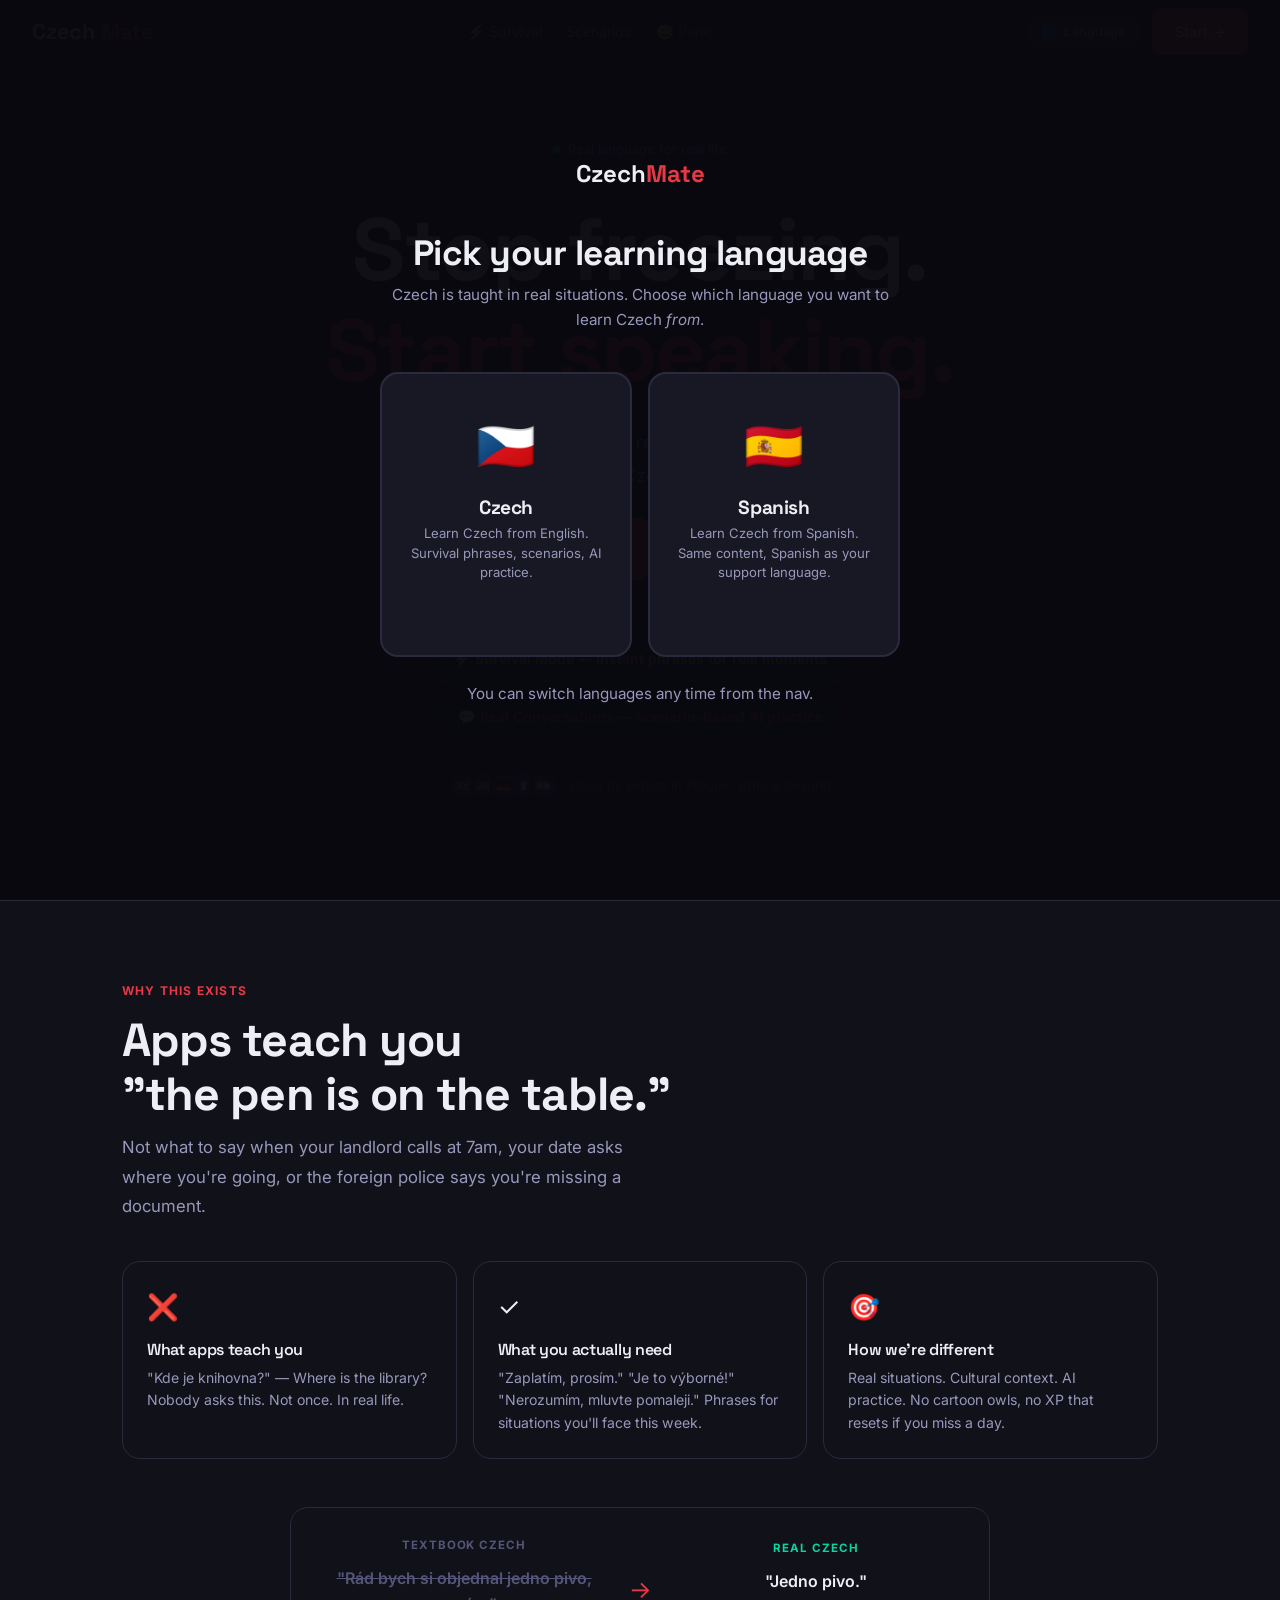
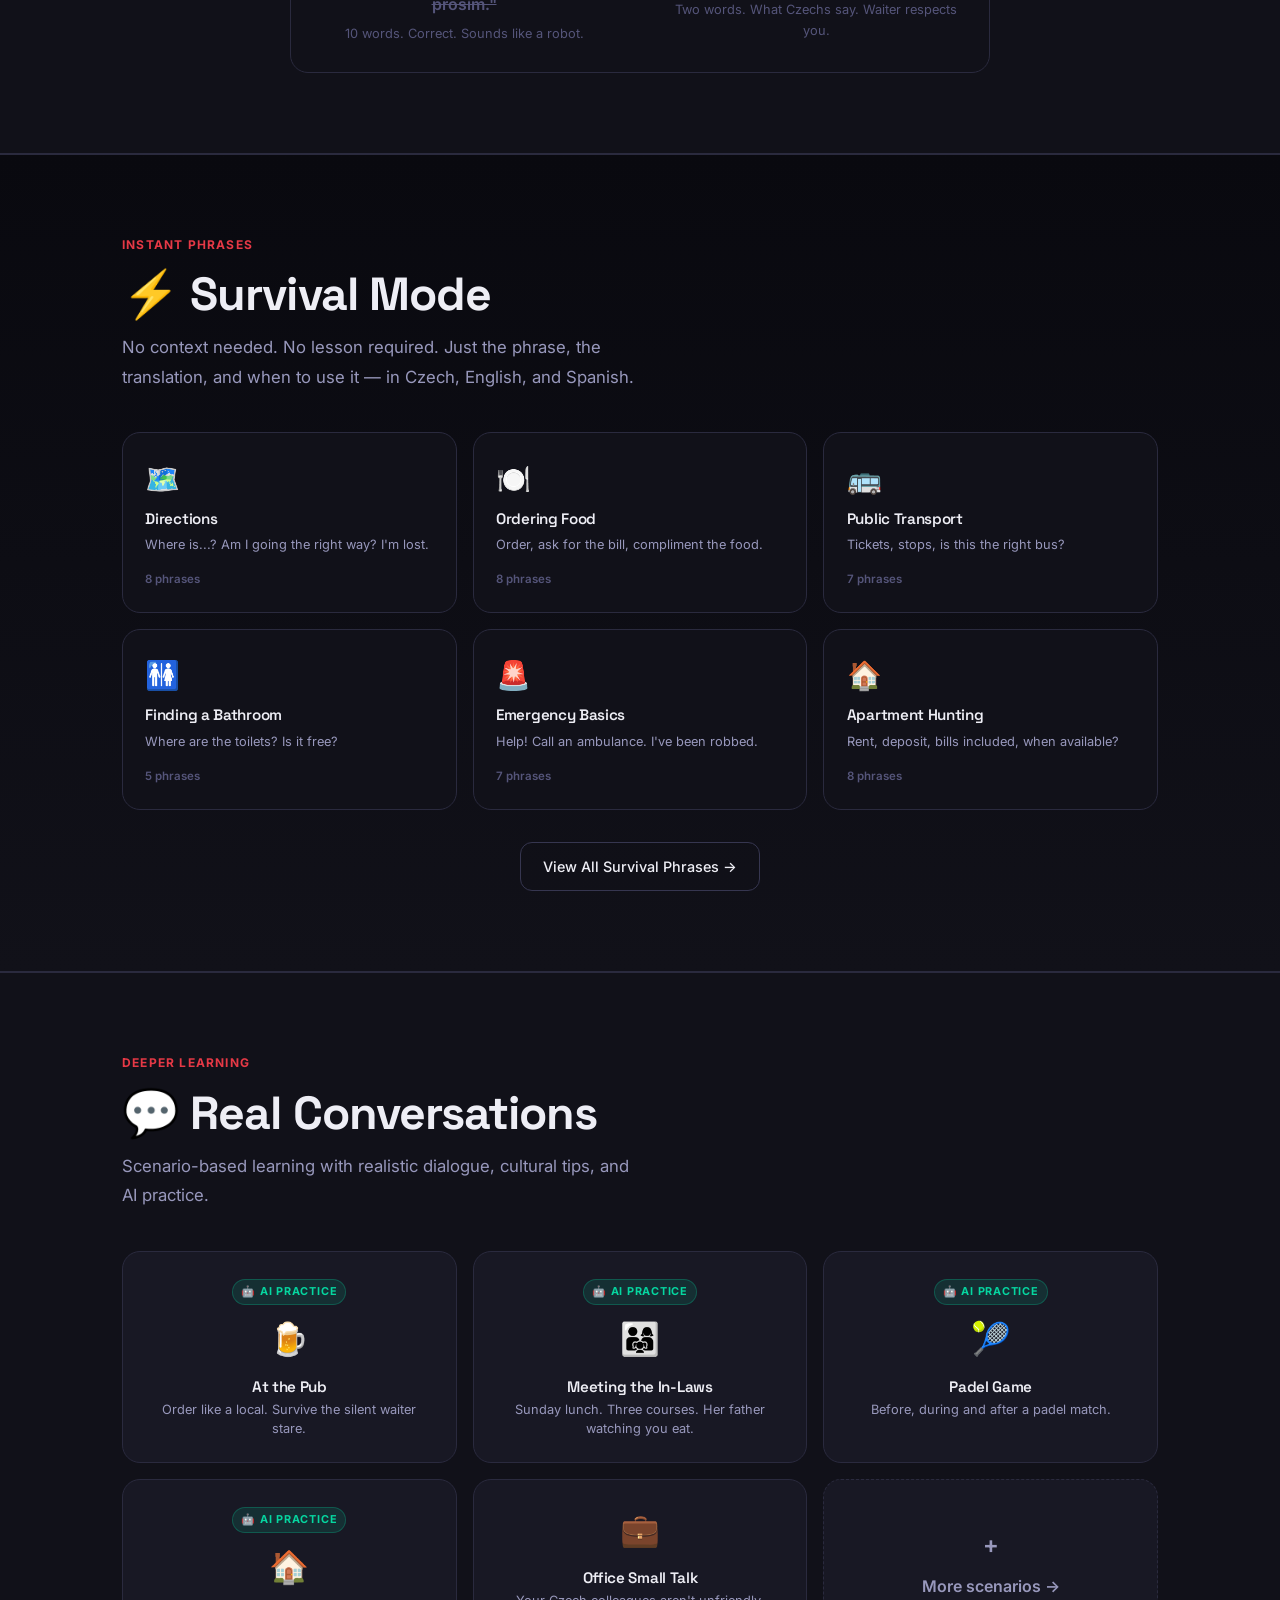
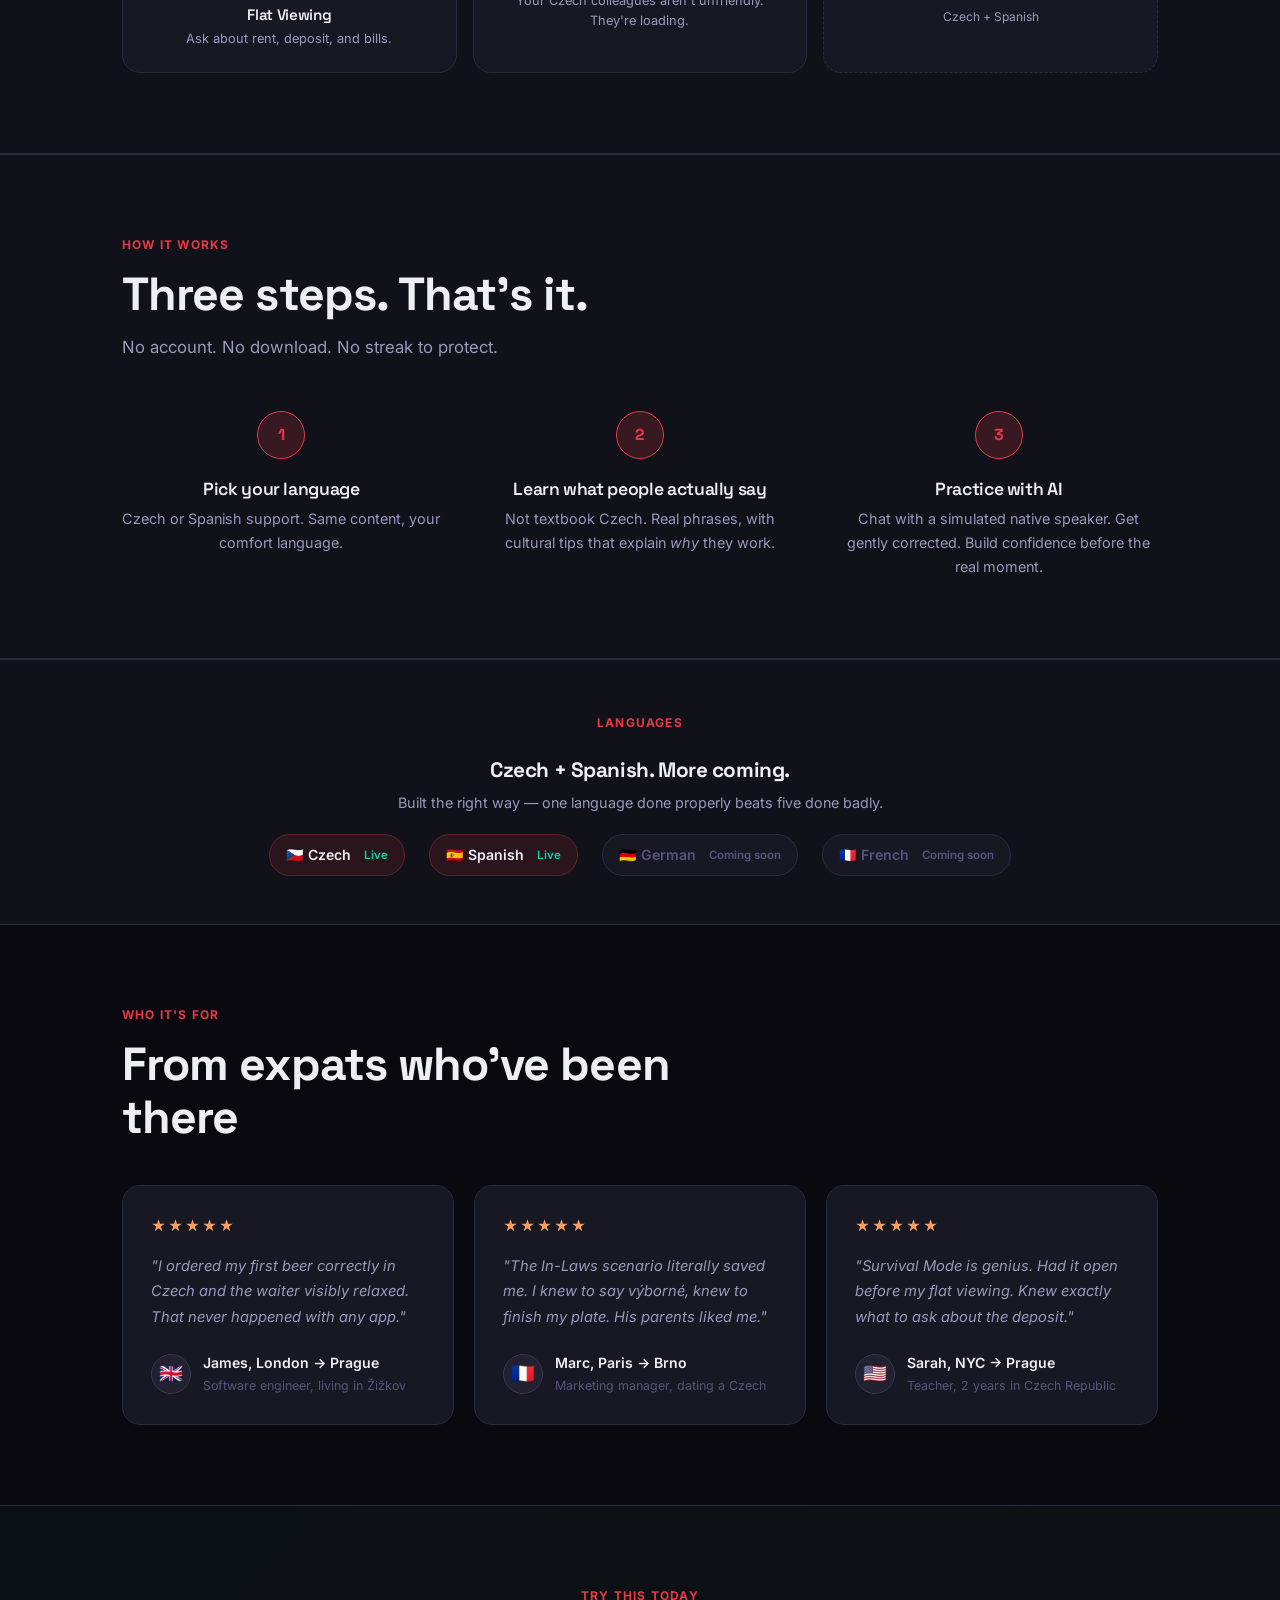
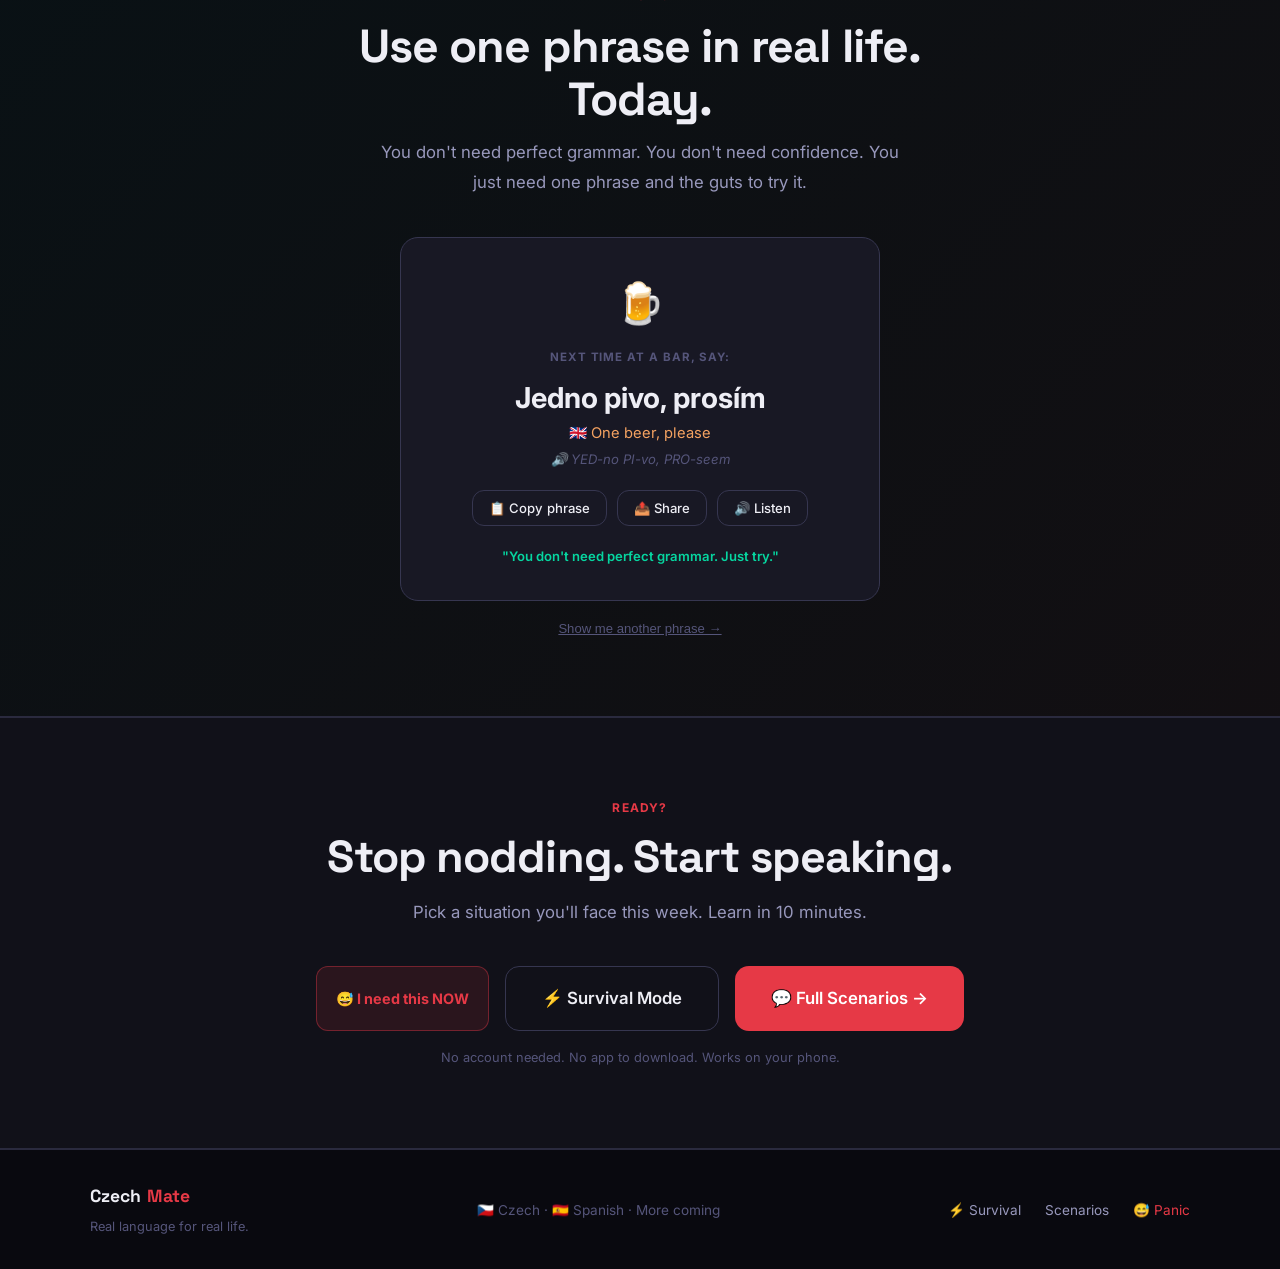
==== commit c1df82b9: "Add Spanish scenario parity + upgrade chat engine - Czech and Spanish now both have 10 matching chat" ====
--- a/index.html
+++ b/index.html
@@ -3,16 +3,72 @@
 <head>
   <meta charset="UTF-8">
   <meta name="viewport" content="width=device-width, initial-scale=1.0">
-  <title>CzechMate — Real Language for Real Life</title>
-  <meta name="description" content="Learn Czech you'll actually use. Survival phrases, real conversation scenarios, AI practice. Not textbook nonsense.">
+  <title>Czech Mate – Real language for real life</title>
+  <meta name="description" content="Learn Czech or Spanish you'll actually use. Survival phrases, real conversation scenarios, AI practice.">
   <link rel="preconnect" href="https://fonts.googleapis.com">
   <link rel="preconnect" href="https://fonts.gstatic.com" crossorigin>
   <link href="https://fonts.googleapis.com/css2?family=Space+Grotesk:wght@400;500;600;700&family=Inter:wght@400;500;600&display=swap" rel="stylesheet">
   <link rel="stylesheet" href="styles.css">
+  <script src="data.js"></script>
   <style>
-    /* ── PAGE-SPECIFIC STYLES ─────────────────────────── */
-
-    /* Compare strip */
+    /* ── Language Picker Overlay ── */
+    .lang-overlay {
+      position: fixed; inset: 0; z-index: 500;
+      background: rgba(9,9,15,0.97);
+      display: flex; align-items: center; justify-content: center;
+      padding: 2rem;
+    }
+    .lang-overlay.hidden { display: none; }
+    .lang-picker {
+      text-align: center; max-width: 520px; width: 100%;
+    }
+    .lang-picker-logo {
+      font-family: var(--font-h); font-size: 1.5rem; font-weight: 700;
+      color: var(--t1); margin-bottom: 2.5rem;
+    }
+    .lang-picker-logo span { color: var(--red); }
+    .lang-picker h2 {
+      font-family: var(--font-h); font-size: clamp(1.6rem, 4vw, 2.2rem);
+      font-weight: 700; margin-bottom: .5rem;
+    }
+    .lang-picker p {
+      color: var(--t2); font-size: .95rem; margin-bottom: 2.5rem; line-height: 1.65;
+    }
+    .lang-cards {
+      display: grid; grid-template-columns: 1fr 1fr; gap: 1rem; margin-bottom: 1.5rem;
+    }
+    .lang-card {
+      background: var(--s2); border: 2px solid var(--border);
+      border-radius: var(--r-lg); padding: 2rem 1.5rem;
+      cursor: pointer; transition: all .2s; text-align: center;
+    }
+    .lang-card:hover { border-color: var(--red); transform: translateY(-3px); box-shadow: 0 12px 40px var(--red-glow); }
+    .lang-card .flag { font-size: 3rem; display: block; margin-bottom: .75rem; }
+    .lang-card h3 { font-family: var(--font-h); font-size: 1.2rem; font-weight: 700; margin-bottom: .3rem; }
+    .lang-card p { font-size: .82rem; color: var(--t2); line-height: 1.5; }
+    .lang-picker-note { font-size: .78rem; color: var(--t3); }
+
+    /* ── Inline lang switcher in nav ── */
+    .lang-switcher-btn {
+      display: flex; align-items: center; gap: .4rem;
+      background: var(--s2); border: 1px solid var(--border);
+      border-radius: var(--r); padding: .45rem .85rem;
+      font-size: .82rem; font-weight: 600; color: var(--t2);
+      cursor: pointer; transition: all .2s;
+    }
+    .lang-switcher-btn:hover { border-color: var(--border-l); color: var(--t1); }
+
+    /* ── Panic Mode Button ── */
+    .panic-btn {
+      display: inline-flex; align-items: center; gap: .5rem;
+      background: rgba(230,57,70,.12); border: 1px solid rgba(230,57,70,.4);
+      border-radius: var(--r); padding: .7rem 1.2rem;
+      font-size: .9rem; font-weight: 700; color: var(--red);
+      text-decoration: none; transition: all .2s; cursor: pointer;
+    }
+    .panic-btn:hover { background: rgba(230,57,70,.2); border-color: var(--red); transform: translateY(-2px); }
+
+    /* ── Compare strip ── */
     .compare-strip {
       background: var(--s1); border: 1px solid var(--border);
       border-radius: var(--r-lg); padding: 1.75rem 2rem;
@@ -30,16 +86,13 @@
     .compare-side .sub { font-size: .8rem; color: var(--t3); margin-top: .3rem; }
     .compare-arrow { color: var(--red); font-size: 1.5rem; }
 
-    /* Survival mode preview cards */
-    .survival-grid {
-      display: grid; grid-template-columns: repeat(3, 1fr);
-      gap: 1rem; margin-top: 2.5rem;
-    }
+    /* ── Survival grid ── */
+    .survival-grid { display: grid; grid-template-columns: repeat(3, 1fr); gap: 1rem; margin-top: 2.5rem; }
     .surv-card {
       background: var(--s1); border: 1px solid var(--border);
       border-radius: var(--r-lg); padding: 1.4rem;
-      text-decoration: none; color: inherit;
-      transition: all .25s; display: flex; flex-direction: column; gap: .5rem;
+      text-decoration: none; color: inherit; transition: all .25s;
+      display: flex; flex-direction: column; gap: .5rem;
     }
     .surv-card:hover { border-color: var(--gold); transform: translateY(-3px); box-shadow: 0 8px 32px rgba(244,162,97,.12); }
     .surv-card .surv-icon { font-size: 1.75rem; }
@@ -47,11 +100,8 @@
     .surv-card p  { font-size: .8rem; color: var(--t2); line-height: 1.5; }
     .surv-card .surv-count { font-size: .72rem; color: var(--t3); font-weight: 600; margin-top: auto; padding-top: .5rem; }
 
-    /* Scenario preview cards */
-    .scenario-preview {
-      display: grid; grid-template-columns: repeat(3, 1fr);
-      gap: 1rem; margin-top: 2.5rem;
-    }
+    /* ── Scenario preview ── */
+    .scenario-preview { display: grid; grid-template-columns: repeat(3, 1fr); gap: 1rem; margin-top: 2.5rem; }
     .sp-card {
       background: var(--s2); border: 1px solid var(--border);
       border-radius: var(--r-lg); padding: 1.5rem;
@@ -64,17 +114,13 @@
     .sp-card .sp-tag { display: inline-block; font-size: .68rem; font-weight: 700; text-transform: uppercase; letter-spacing: .07em; padding: .2rem .5rem; border-radius: 100px; margin-bottom: .5rem; }
     .sp-card .sp-tag.ai { background: rgba(6,214,160,.12); color: var(--green); border: 1px solid rgba(6,214,160,.25); }
 
-    /* Survival badge on hero */
-    .hero-mode-pills {
-      display: flex; gap: .75rem; justify-content: center;
-      flex-wrap: wrap; margin-top: 2rem;
-    }
+    /* ── Mode pills ── */
+    .hero-mode-pills { display: flex; gap: .75rem; justify-content: center; flex-wrap: wrap; margin-top: 2rem; }
     .mode-pill {
       display: flex; align-items: center; gap: .5rem;
       background: var(--s2); border: 1px solid var(--border-l);
       border-radius: var(--r); padding: .65rem 1.1rem;
-      font-size: .88rem; font-weight: 600; text-decoration: none; color: var(--t1);
-      transition: all .2s;
+      font-size: .88rem; font-weight: 600; text-decoration: none; color: var(--t1); transition: all .2s;
     }
     .mode-pill:hover { border-color: var(--t2); transform: translateY(-2px); }
     .mode-pill.survival { border-color: rgba(244,162,97,.4); color: var(--gold); }
@@ -82,36 +128,19 @@
     .mode-pill.conversations { border-color: rgba(230,57,70,.4); color: var(--red); }
     .mode-pill.conversations:hover { border-color: var(--red); background: rgba(230,57,70,.06); }
 
-    /* Languages coming section */
-    .langs-section {
-      text-align: center; padding: 3rem 2rem;
-      border-top: 1px solid var(--border); border-bottom: 1px solid var(--border);
-      background: var(--s1);
-    }
-    .langs-row {
-      display: flex; align-items: center; justify-content: center;
-      gap: 1.5rem; margin-top: 1.25rem; flex-wrap: wrap;
-    }
-    .lang-pill {
-      display: flex; align-items: center; gap: .5rem;
-      padding: .5rem 1rem; border-radius: 100px;
-      font-size: .88rem; font-weight: 600;
-    }
-    .lang-pill.active { background: rgba(230,57,70,.12); border: 1px solid rgba(230,57,70,.3); color: var(--t1); }
-    .lang-pill.soon   { background: var(--s2); border: 1px solid var(--border); color: var(--t3); }
-
-    /* Pillar cards (why section) */
-    .why-grid {
-      display: grid; grid-template-columns: repeat(3, 1fr);
-      gap: 1rem; margin-top: 2.5rem;
-    }
-    .why-card {
-      background: var(--s1); border: 1px solid var(--border);
-      border-radius: var(--r-lg); padding: 1.5rem;
-    }
+    /* ── Why grid ── */
+    .why-grid { display: grid; grid-template-columns: repeat(3, 1fr); gap: 1rem; margin-top: 2.5rem; }
+    .why-card { background: var(--s1); border: 1px solid var(--border); border-radius: var(--r-lg); padding: 1.5rem; }
     .why-icon { font-size: 1.6rem; margin-bottom: .75rem; }
     .why-card h4 { font-size: 1rem; font-weight: 600; margin-bottom: .5rem; }
     .why-card p  { font-size: .88rem; color: var(--t2); line-height: 1.6; }
+
+    /* ── Langs section ── */
+    .langs-section { text-align: center; padding: 3rem 2rem; border-top: 1px solid var(--border); border-bottom: 1px solid var(--border); background: var(--s1); }
+    .langs-row { display: flex; align-items: center; justify-content: center; gap: 1.5rem; margin-top: 1.25rem; flex-wrap: wrap; }
+    .lang-pill { display: flex; align-items: center; gap: .5rem; padding: .5rem 1rem; border-radius: 100px; font-size: .88rem; font-weight: 600; }
+    .lang-pill.active { background: rgba(230,57,70,.12); border: 1px solid rgba(230,57,70,.3); color: var(--t1); }
+    .lang-pill.soon   { background: var(--s2); border: 1px solid var(--border); color: var(--t3); }
 
     @media (max-width: 768px) {
       .survival-grid  { grid-template-columns: repeat(2, 1fr); }
@@ -119,6 +148,7 @@
       .why-grid { grid-template-columns: 1fr; }
       .compare-strip { grid-template-columns: 1fr; }
       .compare-arrow { transform: rotate(90deg); }
+      .lang-cards { grid-template-columns: 1fr; }
     }
     @media (max-width: 480px) {
       .survival-grid { grid-template-columns: 1fr; }
@@ -127,19 +157,42 @@
 </head>
 <body>
 
+  <!-- LANGUAGE PICKER OVERLAY -->
+  <div class="lang-overlay" id="langOverlay">
+    <div class="lang-picker">
+      <div class="lang-picker-logo">Czech<span>Mate</span></div>
+      <h2>Pick your learning language</h2>
+      <p>Czech is taught in real situations. Choose which language you want to learn Czech <em>from</em>.</p>
+      <div class="lang-cards">
+        <div class="lang-card" onclick="selectLang('czech')">
+          <span class="flag">🇨🇿</span>
+          <h3>Czech</h3>
+          <p>Learn Czech from English. Survival phrases, scenarios, AI practice.</p>
+        </div>
+        <div class="lang-card" onclick="selectLang('spanish')">
+          <span class="flag">🇪🇸</span>
+          <h3>Spanish</h3>
+          <p>Learn Czech from Spanish. Same content, Spanish as your support language.</p>
+        </div>
+      </div>
+      <p class="lang-picker-note">You can switch languages any time from the nav.</p>
+    </div>
+  </div>
+
   <!-- NAV -->
   <nav>
-    <a href="index.html" class="logo">
-      Czech<span class="accent">Mate</span>
-    </a>
+    <a href="index.html" class="logo">Czech<span class="accent">Mate</span></a>
     <ul class="nav-links">
       <li><a href="survival.html">⚡ Survival</a></li>
       <li><a href="scenarios.html">Scenarios</a></li>
-      <li><a href="#how">How it works</a></li>
+      <li><a href="panic.html" style="color:var(--red)">😅 Panic</a></li>
     </ul>
     <div class="nav-right">
-      <a href="survival.html" class="btn btn-ghost" style="font-size:.85rem">⚡ Survival Mode</a>
-      <a href="scenarios.html" class="btn btn-primary">Start Learning →</a>
+      <button class="lang-switcher-btn" id="langSwitcherBtn" onclick="switchLang()">
+        <span id="langBtnFlag">🌐</span>
+        <span id="langBtnLabel">Language</span>
+      </button>
+      <a href="survival.html" class="btn btn-primary">Start →</a>
     </div>
   </nav>
 
@@ -159,22 +212,17 @@
       </h1>
 
       <p class="hero-sub" style="max-width:560px;margin:1.5rem auto">
-        Learn exactly what to say in real situations — not textbook phrases you'll never use. Two ways to learn, zero fluff.
+        Learn exactly what to say in real situations — not textbook phrases you'll never use. Czech and Spanish, zero fluff.
       </p>
 
       <div class="hero-cta">
-        <a href="scenarios.html" class="btn btn-primary btn-xl">Start Learning →</a>
-        <a href="survival.html" class="btn btn-ghost btn-xl">⚡ Survival Mode</a>
-      </div>
-
-      <!-- Mode pills -->
+        <a href="survival.html" class="btn btn-primary btn-xl">⚡ Survival Mode</a>
+        <a href="panic.html" class="panic-btn btn-xl">😅 I need this NOW</a>
+      </div>
+
       <div class="hero-mode-pills">
-        <a href="survival.html" class="mode-pill survival">
-          ⚡ Survival Mode — instant phrases for real moments
-        </a>
-        <a href="scenarios.html" class="mode-pill conversations">
-          💬 Real Conversations — scenario-based AI practice
-        </a>
+        <a href="survival.html" class="mode-pill survival">⚡ Survival Mode — instant phrases for real moments</a>
+        <a href="scenarios.html" class="mode-pill conversations">💬 Real Conversations — scenario-based AI practice</a>
       </div>
 
       <div class="hero-proof" style="margin-top:2rem">
@@ -192,25 +240,11 @@
       <div class="section-tag">Why this exists</div>
       <h2 class="section-title">Apps teach you<br>"the pen is on the table."</h2>
       <p class="section-sub">Not what to say when your landlord calls at 7am, your date asks where you're going, or the foreign police says you're missing a document.</p>
-
       <div class="why-grid">
-        <div class="why-card">
-          <div class="why-icon">❌</div>
-          <h4>What apps teach you</h4>
-          <p>"Kde je knihovna?" — Where is the library? Nobody asks this. Not once. In real life.</p>
-        </div>
-        <div class="why-card">
-          <div class="why-icon">✓</div>
-          <h4>What you actually need</h4>
-          <p>"Zaplatím, prosím." "Je to výborné!" "Nerozumím, mluvte pomaleji." Phrases for situations you'll face this week.</p>
-        </div>
-        <div class="why-card">
-          <div class="why-icon">🎯</div>
-          <h4>How we're different</h4>
-          <p>Real situations. Cultural context. AI practice. No gamification, no cartoon owls, no XP that resets if you miss a day.</p>
-        </div>
-      </div>
-
+        <div class="why-card"><div class="why-icon">❌</div><h4>What apps teach you</h4><p>"Kde je knihovna?" — Where is the library? Nobody asks this. Not once. In real life.</p></div>
+        <div class="why-card"><div class="why-icon">✓</div><h4>What you actually need</h4><p>"Zaplatím, prosím." "Je to výborné!" "Nerozumím, mluvte pomaleji." Phrases for situations you'll face this week.</p></div>
+        <div class="why-card"><div class="why-icon">🎯</div><h4>How we're different</h4><p>Real situations. Cultural context. AI practice. No cartoon owls, no XP that resets if you miss a day.</p></div>
+      </div>
       <div class="compare-strip">
         <div class="compare-side bad">
           <div class="label">Textbook Czech</div>
@@ -227,100 +261,39 @@
     </div>
   </div>
 
-  <!-- SURVIVAL MODE SECTION -->
+  <!-- SURVIVAL MODE -->
   <div class="full-section" id="survival" style="background:linear-gradient(180deg,var(--bg) 0%,var(--s1) 100%)">
     <div class="section">
-      <div class="section-tag">New Feature</div>
+      <div class="section-tag">Instant phrases</div>
       <h2 class="section-title">⚡ Survival Mode</h2>
       <p class="section-sub">No context needed. No lesson required. Just the phrase, the translation, and when to use it — in Czech, English, and Spanish.</p>
-
       <div class="survival-grid">
-        <a href="survival.html#directions" class="surv-card">
-          <div class="surv-icon">🗺️</div>
-          <h4>Directions</h4>
-          <p>Where is...? Am I going the right way? I'm lost.</p>
-          <div class="surv-count">8 phrases</div>
-        </a>
-        <a href="survival.html#food" class="surv-card">
-          <div class="surv-icon">🍽️</div>
-          <h4>Ordering Food</h4>
-          <p>Order, ask for the bill, compliment the food.</p>
-          <div class="surv-count">8 phrases</div>
-        </a>
-        <a href="survival.html#transport" class="surv-card">
-          <div class="surv-icon">🚌</div>
-          <h4>Public Transport</h4>
-          <p>Tickets, stops, is this the right train?</p>
-          <div class="surv-count">7 phrases</div>
-        </a>
-        <a href="survival.html#bathroom" class="surv-card">
-          <div class="surv-icon">🚻</div>
-          <h4>Finding a Bathroom</h4>
-          <p>Where are the toilets? Is it free?</p>
-          <div class="surv-count">5 phrases</div>
-        </a>
-        <a href="survival.html#emergency" class="surv-card">
-          <div class="surv-icon">🚨</div>
-          <h4>Emergency Basics</h4>
-          <p>Help! Call an ambulance. I've been robbed.</p>
-          <div class="surv-count">7 phrases</div>
-        </a>
-        <a href="survival.html#apartment" class="surv-card">
-          <div class="surv-icon">🏠</div>
-          <h4>Apartment Hunting</h4>
-          <p>Rent, deposit, bills included, when available?</p>
-          <div class="surv-count">8 phrases</div>
-        </a>
-      </div>
-
+        <a href="survival.html#directions" class="surv-card"><div class="surv-icon">🗺️</div><h4>Directions</h4><p>Where is...? Am I going the right way? I'm lost.</p><div class="surv-count">8 phrases</div></a>
+        <a href="survival.html#food" class="surv-card"><div class="surv-icon">🍽️</div><h4>Ordering Food</h4><p>Order, ask for the bill, compliment the food.</p><div class="surv-count">8 phrases</div></a>
+        <a href="survival.html#transport" class="surv-card"><div class="surv-icon">🚌</div><h4>Public Transport</h4><p>Tickets, stops, is this the right bus?</p><div class="surv-count">7 phrases</div></a>
+        <a href="survival.html#bathroom" class="surv-card"><div class="surv-icon">🚻</div><h4>Finding a Bathroom</h4><p>Where are the toilets? Is it free?</p><div class="surv-count">5 phrases</div></a>
+        <a href="survival.html#emergency" class="surv-card"><div class="surv-icon">🚨</div><h4>Emergency Basics</h4><p>Help! Call an ambulance. I've been robbed.</p><div class="surv-count">7 phrases</div></a>
+        <a href="survival.html#apartment" class="surv-card"><div class="surv-icon">🏠</div><h4>Apartment Hunting</h4><p>Rent, deposit, bills included, when available?</p><div class="surv-count">8 phrases</div></a>
+      </div>
       <div style="text-align:center;margin-top:2rem">
         <a href="survival.html" class="btn btn-ghost">View All Survival Phrases →</a>
       </div>
     </div>
   </div>
 
-  <!-- REAL CONVERSATIONS SECTION -->
+  <!-- REAL CONVERSATIONS -->
   <div class="full-section" id="scenarios">
     <div class="section">
       <div class="section-tag">Deeper Learning</div>
       <h2 class="section-title">💬 Real Conversations</h2>
-      <p class="section-sub">Scenario-based learning with realistic dialogue, cultural tips, and AI practice. Czech first — Spanish scenarios included.</p>
-
+      <p class="section-sub">Scenario-based learning with realistic dialogue, cultural tips, and AI practice.</p>
       <div class="scenario-preview">
-        <a href="scenario.html?id=pub" class="sp-card">
-          <span class="sp-tag ai">🤖 AI Practice</span>
-          <span class="icon">🍺</span>
-          <h4>At the Pub</h4>
-          <p>Order like a local. Survive the silent waiter stare.</p>
-        </a>
-        <a href="scenario.html?id=parents" class="sp-card">
-          <span class="sp-tag ai">🤖 AI Practice</span>
-          <span class="icon">👨‍👩‍👧</span>
-          <h4>Meeting the In-Laws</h4>
-          <p>Sunday lunch. Three courses. Her father watching you eat.</p>
-        </a>
-        <a href="scenario.html?id=flat" class="sp-card">
-          <span class="sp-tag ai">🤖 AI Practice</span>
-          <span class="icon">🏠</span>
-          <h4>Flat Viewing</h4>
-          <p>Ask about rent, deposit, and bills. Don't get taken advantage of.</p>
-        </a>
-        <a href="scenario.html?id=interview" class="sp-card">
-          <span class="sp-tag ai">🤖 AI Practice</span>
-          <span class="icon">💼</span>
-          <h4>Job Interview</h4>
-          <p>Talk about yourself in Czech. Show you're serious about staying.</p>
-        </a>
-        <a href="scenario.html?id=doctor" class="sp-card">
-          <span class="icon">🏥</span>
-          <h4>Doctor Visit</h4>
-          <p>Explain your symptoms. Ask about the prescription.</p>
-        </a>
-        <a href="scenarios.html" class="sp-card" style="border-style:dashed;display:flex;flex-direction:column;align-items:center;justify-content:center;gap:.5rem;font-weight:600;color:var(--t2)">
-          <span style="font-size:1.5rem">+</span>
-          <span>10 more scenarios →</span>
-          <span style="font-size:.75rem;font-weight:400">Czech + Spanish</span>
-        </a>
+        <a href="scenario.html?id=pub" class="sp-card"><span class="sp-tag ai">🤖 AI Practice</span><span class="icon">🍺</span><h4>At the Pub</h4><p>Order like a local. Survive the silent waiter stare.</p></a>
+        <a href="scenario.html?id=parents" class="sp-card"><span class="sp-tag ai">🤖 AI Practice</span><span class="icon">👨‍👩‍👧</span><h4>Meeting the In-Laws</h4><p>Sunday lunch. Three courses. Her father watching you eat.</p></a>
+        <a href="scenario.html?id=padel" class="sp-card"><span class="sp-tag ai">🤖 AI Practice</span><span class="icon">🎾</span><h4>Padel Game</h4><p>Before, during and after a padel match.</p></a>
+        <a href="scenario.html?id=flat" class="sp-card"><span class="sp-tag ai">🤖 AI Practice</span><span class="icon">🏠</span><h4>Flat Viewing</h4><p>Ask about rent, deposit, and bills.</p></a>
+        <a href="scenario.html?id=office" class="sp-card"><span class="icon">💼</span><h4>Office Small Talk</h4><p>Your Czech colleagues aren't unfriendly. They're loading.</p></a>
+        <a href="scenarios.html" class="sp-card" style="border-style:dashed;display:flex;flex-direction:column;align-items:center;justify-content:center;gap:.5rem;font-weight:600;color:var(--t2)"><span style="font-size:1.5rem">+</span><span>More scenarios →</span><span style="font-size:.75rem;font-weight:400">Czech + Spanish</span></a>
       </div>
     </div>
   </div>
@@ -331,38 +304,24 @@
       <div class="section-tag">How It Works</div>
       <h2 class="section-title">Three steps. That's it.</h2>
       <p class="section-sub">No account. No download. No streak to protect.</p>
-
       <div class="steps">
-        <div class="step">
-          <div class="step-num">1</div>
-          <h3>Pick a situation</h3>
-          <p>Survival Mode for instant phrases — or Real Conversations for deeper practice with dialogue and cultural context.</p>
-        </div>
-        <div class="step">
-          <div class="step-num">2</div>
-          <h3>Learn what people actually say</h3>
-          <p>Not textbook Czech. Real phrases, with the cultural tips that explain <em>why</em> they work.</p>
-        </div>
-        <div class="step">
-          <div class="step-num">3</div>
-          <h3>Practice with AI</h3>
-          <p>Chat with a simulated native speaker. Get gently corrected. Build confidence before the real moment arrives.</p>
-        </div>
-      </div>
-    </div>
-  </div>
-
-  <!-- LANGUAGES COMING -->
+        <div class="step"><div class="step-num">1</div><h3>Pick your language</h3><p>Czech or Spanish support. Same content, your comfort language.</p></div>
+        <div class="step"><div class="step-num">2</div><h3>Learn what people actually say</h3><p>Not textbook Czech. Real phrases, with cultural tips that explain <em>why</em> they work.</p></div>
+        <div class="step"><div class="step-num">3</div><h3>Practice with AI</h3><p>Chat with a simulated native speaker. Get gently corrected. Build confidence before the real moment.</p></div>
+      </div>
+    </div>
+  </div>
+
+  <!-- LANGUAGES -->
   <div class="langs-section">
     <div class="section-tag" style="display:inline-block">Languages</div>
-    <h3 style="font-family:var(--font-h);font-size:1.3rem;font-weight:700;margin-top:.75rem">Czech first. More languages coming.</h3>
-    <p style="color:var(--t2);font-size:.9rem;margin-top:.5rem">We're building the right way — one language done properly beats five done badly.</p>
+    <h3 style="font-family:var(--font-h);font-size:1.3rem;font-weight:700;margin-top:.75rem">Czech + Spanish. More coming.</h3>
+    <p style="color:var(--t2);font-size:.9rem;margin-top:.5rem">Built the right way — one language done properly beats five done badly.</p>
     <div class="langs-row">
       <div class="lang-pill active">🇨🇿 Czech <span style="font-size:.72rem;margin-left:.3rem;color:var(--green)">Live</span></div>
       <div class="lang-pill active">🇪🇸 Spanish <span style="font-size:.72rem;margin-left:.3rem;color:var(--green)">Live</span></div>
       <div class="lang-pill soon">🇩🇪 German <span style="font-size:.72rem;margin-left:.3rem">Coming soon</span></div>
       <div class="lang-pill soon">🇫🇷 French <span style="font-size:.72rem;margin-left:.3rem">Coming soon</span></div>
-      <div class="lang-pill soon">🇵🇹 Portuguese <span style="font-size:.72rem;margin-left:.3rem">Coming soon</span></div>
     </div>
   </div>
 
@@ -370,44 +329,97 @@
   <div class="section">
     <div class="section-tag">Who It's For</div>
     <h2 class="section-title">From expats who've been there</h2>
-    <p class="section-sub">People who were tired of Duolingo and needed language that actually works in real life.</p>
-
     <div class="testimonials-grid" style="margin-top:2.5rem">
-      <div class="testimonial">
-        <div class="stars">★★★★★</div>
-        <blockquote>"I ordered my first beer correctly in Czech and the waiter visibly relaxed. I felt like I'd unlocked something. That never happened with any app."</blockquote>
-        <div class="t-author">
-          <div class="t-avatar">🇬🇧</div>
-          <div>
-            <div class="t-name">James, London → Prague</div>
-            <div class="t-info">Software engineer, living in Žižkov</div>
-          </div>
-        </div>
-      </div>
-      <div class="testimonial">
-        <div class="stars">★★★★★</div>
-        <blockquote>"The In-Laws scenario literally saved me. I knew to say výborné, I knew to finish my plate, and I knew not to wave at the waiter. His parents liked me."</blockquote>
-        <div class="t-author">
-          <div class="t-avatar">🇫🇷</div>
-          <div>
-            <div class="t-name">Marc, Paris → Brno</div>
-            <div class="t-info">Marketing manager, dating a Czech</div>
-          </div>
-        </div>
-      </div>
-      <div class="testimonial">
-        <div class="stars">★★★★★</div>
-        <blockquote>"Survival Mode is genius. I had it open on my phone before my flat viewing. Knew exactly what to ask about the deposit. Landlord was impressed."</blockquote>
-        <div class="t-author">
-          <div class="t-avatar">🇺🇸</div>
-          <div>
-            <div class="t-name">Sarah, NYC → Prague</div>
-            <div class="t-info">Teacher, 2 years in Czech Republic</div>
-          </div>
-        </div>
-      </div>
-    </div>
-  </div>
+      <div class="testimonial"><div class="stars">★★★★★</div><blockquote>"I ordered my first beer correctly in Czech and the waiter visibly relaxed. That never happened with any app."</blockquote><div class="t-author"><div class="t-avatar">🇬🇧</div><div><div class="t-name">James, London → Prague</div><div class="t-info">Software engineer, living in Žižkov</div></div></div></div>
+      <div class="testimonial"><div class="stars">★★★★★</div><blockquote>"The In-Laws scenario literally saved me. I knew to say výborné, knew to finish my plate. His parents liked me."</blockquote><div class="t-author"><div class="t-avatar">🇫🇷</div><div><div class="t-name">Marc, Paris → Brno</div><div class="t-info">Marketing manager, dating a Czech</div></div></div></div>
+      <div class="testimonial"><div class="stars">★★★★★</div><blockquote>"Survival Mode is genius. Had it open before my flat viewing. Knew exactly what to ask about the deposit."</blockquote><div class="t-author"><div class="t-avatar">🇺🇸</div><div><div class="t-name">Sarah, NYC → Prague</div><div class="t-info">Teacher, 2 years in Czech Republic</div></div></div></div>
+    </div>
+  </div>
+
+  <!-- VIRAL LOOP: TRY THIS TODAY -->
+  <div class="full-section" id="tryToday" style="background:linear-gradient(135deg,rgba(6,214,160,.04),rgba(244,162,97,.04))">
+    <div class="section section-center">
+      <div class="section-tag">Try this today</div>
+      <h2 class="section-title">Use one phrase in real life. Today.</h2>
+      <p class="section-sub">You don't need perfect grammar. You don't need confidence. You just need one phrase and the guts to try it.</p>
+
+      <div id="viralCard" style="max-width:480px;margin:2.5rem auto 0;background:var(--s2);border:1px solid var(--border-l);border-radius:var(--r-lg);padding:2rem;text-align:center">
+        <div style="font-size:2.5rem;margin-bottom:.75rem" id="viralIcon">🍺</div>
+        <div style="font-size:.72rem;font-weight:700;text-transform:uppercase;letter-spacing:.08em;color:var(--t3);margin-bottom:.75rem" id="viralContext">Next time at a bar, say:</div>
+        <div style="font-size:clamp(1.4rem,4vw,1.8rem);font-weight:700;color:var(--t1);margin-bottom:.3rem;line-height:1.3" id="viralPhrase">Jedno pivo, prosím</div>
+        <div style="font-size:.92rem;color:var(--gold);margin-bottom:.2rem" id="viralEnglish">🇬🇧 One beer, please</div>
+        <div style="font-size:.82rem;color:var(--t3);font-style:italic;margin-bottom:1.25rem" id="viralPronunciation">🔊 YED-no PI-vo, PRO-seem</div>
+        <div style="display:flex;gap:.6rem;justify-content:center;flex-wrap:wrap">
+          <button onclick="copyViralPhrase()" class="btn btn-ghost" style="font-size:.82rem;padding:.55rem 1rem" id="copyBtn">📋 Copy phrase</button>
+          <button onclick="shareViralPhrase()" class="btn btn-ghost" style="font-size:.82rem;padding:.55rem 1rem">📤 Share</button>
+          <button onclick="speakViralPhrase()" class="btn btn-ghost" style="font-size:.82rem;padding:.55rem 1rem">🔊 Listen</button>
+        </div>
+        <div style="margin-top:1.25rem;font-size:.82rem;color:var(--green);font-weight:600">
+          "You don't need perfect grammar. Just try."
+        </div>
+      </div>
+
+      <button onclick="nextViralPhrase()" style="display:block;margin:1.25rem auto 0;background:none;border:none;color:var(--t3);font-size:.82rem;cursor:pointer;text-decoration:underline">Show me another phrase →</button>
+    </div>
+  </div>
+
+  <script>
+    const VIRAL_PHRASES = [
+      { icon: '🍺', context: 'Next time at a bar, say:', phrase: 'Jedno pivo, prosím', english: 'One beer, please', pronunciation: 'YED-no PI-vo, PRO-seem', lang: 'cs-CZ' },
+      { icon: '😊', context: 'When you meet someone, say:', phrase: 'Těší mě', english: 'Nice to meet you', pronunciation: 'TYEH-shee myeh', lang: 'cs-CZ' },
+      { icon: '🍽️', context: 'After a great meal, say:', phrase: 'Bylo to výborné!', english: 'That was excellent!', pronunciation: 'BIH-lo to VEE-bor-neh', lang: 'cs-CZ' },
+      { icon: '🙏', context: 'Any time you need help, say:', phrase: 'Promiňte, nerozumím', english: 'Sorry, I don\'t understand', pronunciation: 'PRO-min-teh, NEH-roz-oo-meem', lang: 'cs-CZ' },
+      { icon: '🍺', context: 'En un bar en España, di:', phrase: 'Ponme una caña, por favor', english: 'Get me a small beer, please', pronunciation: 'PON-meh OO-na KAH-nyah', lang: 'es-ES' },
+      { icon: '👋', context: 'When leaving anywhere, say:', phrase: 'Nashledanou', english: 'Goodbye', pronunciation: 'NASS-khle-da-noh', lang: 'cs-CZ' }
+    ];
+    let viralIdx = 0;
+
+    function updateViralCard() {
+      const p = VIRAL_PHRASES[viralIdx];
+      document.getElementById('viralIcon').textContent = p.icon;
+      document.getElementById('viralContext').textContent = p.context;
+      document.getElementById('viralPhrase').textContent = p.phrase;
+      document.getElementById('viralEnglish').textContent = '🇬🇧 ' + p.english;
+      document.getElementById('viralPronunciation').textContent = '🔊 ' + p.pronunciation;
+      document.getElementById('copyBtn').textContent = '📋 Copy phrase';
+    }
+
+    function nextViralPhrase() {
+      viralIdx = (viralIdx + 1) % VIRAL_PHRASES.length;
+      updateViralCard();
+    }
+
+    function copyViralPhrase() {
+      const p = VIRAL_PHRASES[viralIdx];
+      const text = p.phrase + ' — ' + p.english;
+      navigator.clipboard.writeText(text).then(() => {
+        document.getElementById('copyBtn').textContent = '✓ Copied!';
+        setTimeout(() => { document.getElementById('copyBtn').textContent = '📋 Copy phrase'; }, 2000);
+      }).catch(() => {});
+    }
+
+    function shareViralPhrase() {
+      const p = VIRAL_PHRASES[viralIdx];
+      const text = `${p.icon} Try saying "${p.phrase}" (${p.english}) — CzechMate`;
+      if (navigator.share) {
+        navigator.share({ title: 'CzechMate', text }).catch(() => {});
+      } else {
+        navigator.clipboard.writeText(text).then(() => {
+          alert('Copied to clipboard!');
+        }).catch(() => {});
+      }
+    }
+
+    function speakViralPhrase() {
+      if (!('speechSynthesis' in window)) return;
+      window.speechSynthesis.cancel();
+      const p = VIRAL_PHRASES[viralIdx];
+      const utter = new SpeechSynthesisUtterance(p.phrase);
+      utter.lang = p.lang;
+      utter.rate = 0.85;
+      window.speechSynthesis.speak(utter);
+    }
+  </script>
 
   <!-- CTA BANNER -->
   <div class="cta-banner">
@@ -415,6 +427,7 @@
     <h2>Stop nodding. Start speaking.</h2>
     <p>Pick a situation you'll face this week. Learn in 10 minutes.</p>
     <div style="display:flex;gap:1rem;justify-content:center;flex-wrap:wrap;margin-top:1.5rem">
+      <a href="panic.html" class="panic-btn btn-xl">😅 I need this NOW</a>
       <a href="survival.html" class="btn btn-ghost btn-xl">⚡ Survival Mode</a>
       <a href="scenarios.html" class="btn btn-primary btn-xl">💬 Full Scenarios →</a>
     </div>
@@ -432,10 +445,50 @@
       <div style="display:flex;gap:1.5rem">
         <a href="survival.html" style="color:var(--t2);text-decoration:none;font-size:.85rem">⚡ Survival</a>
         <a href="scenarios.html" style="color:var(--t2);text-decoration:none;font-size:.85rem">Scenarios</a>
-        <a href="practice.html?scenario=pub" style="color:var(--t2);text-decoration:none;font-size:.85rem">Practice</a>
+        <a href="panic.html" style="color:var(--red);text-decoration:none;font-size:.85rem">😅 Panic</a>
       </div>
     </div>
   </footer>
 
+  <script>
+    // Language management
+    function updateNavLang() {
+      const lang = LangUtils.get();
+      const btn = document.getElementById('langSwitcherBtn');
+      if (!btn) return;
+      if (lang === 'czech') {
+        document.getElementById('langBtnFlag').textContent = '🇨🇿';
+        document.getElementById('langBtnLabel').textContent = 'Czech';
+      } else if (lang === 'spanish') {
+        document.getElementById('langBtnFlag').textContent = '🇪🇸';
+        document.getElementById('langBtnLabel').textContent = 'Spanish';
+      } else {
+        document.getElementById('langBtnFlag').textContent = '🌐';
+        document.getElementById('langBtnLabel').textContent = 'Language';
+      }
+    }
+
+    function selectLang(lang) {
+      LangUtils.set(lang);
+      document.getElementById('langOverlay').classList.add('hidden');
+      updateNavLang();
+    }
+
+    function switchLang() {
+      const current = LangUtils.get();
+      if (!current) {
+        document.getElementById('langOverlay').classList.remove('hidden');
+      } else {
+        LangUtils.set(current === 'czech' ? 'spanish' : 'czech');
+        updateNavLang();
+      }
+    }
+
+    // On load
+    if (LangUtils.isSet()) {
+      document.getElementById('langOverlay').classList.add('hidden');
+    }
+    updateNavLang();
+  </script>
 </body>
 </html>
--- a/styles.css
+++ b/styles.css
@@ -235,12 +235,12 @@
 .dialogue-box { background:var(--s2); border:1px solid var(--border); border-radius:var(--r-lg); overflow:hidden; }
 .dialogue-line {
   display:grid; grid-template-columns:90px 1fr; gap:1rem; align-items:start;
-  padding:1.2rem 1.5rem; border-bottom:1px solid var(--border);
+  padding:1.35rem 1.5rem; border-bottom:1px solid var(--border);
 }
 .dialogue-line:last-child { border-bottom:none; }
 .dialogue-line.you-line { background:rgba(230,57,70,.04); }
 .dl-speaker { font-size:.75rem; font-weight:700; color:var(--t3); padding-top:.25rem; text-transform:uppercase; letter-spacing:.05em; }
-.dl-czech { font-size:1rem; font-weight:600; color:var(--t1); margin-bottom:.25rem; line-height:1.5; }
+.dl-czech { font-size:1.15rem; font-weight:600; color:var(--t1); margin-bottom:.3rem; line-height:1.5; }
 .dl-english { font-size:.85rem; color:var(--t2); margin-bottom:.4rem; }
 .dl-note {
   font-size:.78rem; color:var(--gold); display:inline-block;
@@ -252,9 +252,9 @@
 .phrases-list { display:grid; gap:.7rem; }
 .phrase-row {
   background:var(--s2); border:1px solid var(--border); border-radius:var(--r);
-  padding:1rem 1.25rem; display:grid; grid-template-columns:1.2fr 1fr 1fr; gap:1rem; align-items:center;
-}
-.p-cz { font-weight:600; font-size:.95rem; }
+  padding:1.1rem 1.25rem; display:grid; grid-template-columns:1.2fr 1fr 1fr; gap:1rem; align-items:center;
+}
+.p-cz { font-weight:600; font-size:1.1rem; line-height:1.45; }
 .p-en { color:var(--t2); font-size:.88rem; }
 .p-ph { color:var(--t3); font-size:.78rem; font-style:italic; }
 
@@ -321,16 +321,19 @@
 .persona-status { display:flex; align-items:center; gap:.4rem; font-size:.78rem; color:var(--green); }
 .status-dot { width:7px; height:7px; background:var(--green); border-radius:50%; animation:pulse 2s infinite; }
 
-.chat-msgs { flex:1; overflow-y:auto; padding:1.5rem; display:flex; flex-direction:column; gap:1rem; scroll-behavior:smooth; }
-
-.msg { max-width:72%; display:flex; flex-direction:column; gap:.3rem; }
+.chat-msgs { flex:1; overflow-y:auto; padding:1.5rem 1.25rem; display:flex; flex-direction:column; gap:.75rem; scroll-behavior:smooth; }
+
+.msg { max-width:75%; display:flex; flex-direction:column; gap:.25rem; animation: msgSlideIn .3s ease-out; }
 .msg.ai { align-self:flex-start; }
 .msg.user { align-self:flex-end; }
-.msg-bubble { padding:.85rem 1.1rem; border-radius:16px; font-size:.93rem; line-height:1.55; }
-.msg.ai .msg-bubble { background:var(--s3); border:1px solid var(--border); border-bottom-left-radius:4px; }
-.msg.user .msg-bubble { background:var(--red); color:#fff; border-bottom-right-radius:4px; }
+@keyframes msgSlideIn { from { opacity:0; transform:translateY(12px); } to { opacity:1; transform:translateY(0); } }
+.msg-bubble { padding:.9rem 1.15rem; border-radius:18px; font-size:.95rem; line-height:1.6; word-wrap:break-word; }
+.msg.ai .msg-bubble { background:var(--s3); border:1px solid var(--border); border-top-left-radius:4px; }
+.msg.user .msg-bubble { background:var(--red); color:#fff; border-top-right-radius:4px; }
 .msg-meta { font-size:.75rem; color:var(--t3); padding:0 .35rem; }
 .msg.user .msg-meta { text-align:right; }
+.msg .msg-audio-btn { display:inline-flex; align-items:center; gap:.25rem; margin-top:.4rem; padding:.2rem .55rem; border-radius:100px; border:1px solid var(--border); background:transparent; color:var(--t3); font-size:.7rem; cursor:pointer; transition:all .15s; }
+.msg .msg-audio-btn:hover { border-color:var(--red); color:var(--red); }
 .msg-correction {
   max-width:420px; background:var(--gold-glow); border:1px solid rgba(244,162,97,.3);
   border-radius:var(--r); padding:.8rem 1rem; font-size:.82rem; color:var(--gold); line-height:1.6;
@@ -389,3 +392,33 @@
   .hero-stats { gap:2rem; }
   .scenarios-grid { grid-template-columns:1fr; }
 }
+
+/* ─── PANIC BTN (global) ─── */
+.panic-btn {
+  display: inline-flex; align-items: center; gap: .5rem;
+  background: rgba(230,57,70,.1); border: 1px solid rgba(230,57,70,.35);
+  border-radius: var(--r); padding: .7rem 1.2rem;
+  font-size: .9rem; font-weight: 700; color: var(--red);
+  text-decoration: none; transition: all .2s; cursor: pointer;
+}
+.panic-btn:hover { background: rgba(230,57,70,.2); border-color: var(--red); }
+
+/* ─── LANG SWITCHER BTN (nav) ─── */
+.lang-switcher-btn {
+  display: flex; align-items: center; gap: .4rem;
+  background: var(--s2); border: 1px solid var(--border);
+  border-radius: var(--r); padding: .45rem .85rem;
+  font-size: .82rem; font-weight: 600; color: var(--t2);
+  cursor: pointer; transition: all .2s;
+}
+.lang-switcher-btn:hover { border-color: var(--border-l); color: var(--t1); }
+
+/* ─── QUICK CHAT BUTTONS ─── */
+.quick-btns { display:flex; gap:.5rem; flex-wrap:wrap; margin-bottom:.65rem; }
+.quick-btn {
+  padding: .38rem .8rem; border-radius: var(--r);
+  border: 1px solid var(--border); background: var(--s2);
+  color: var(--t2); font-size: .78rem; font-weight: 500;
+  cursor: pointer; transition: all .15s;
+}
+.quick-btn:hover { border-color: var(--border-l); color: var(--t1); }
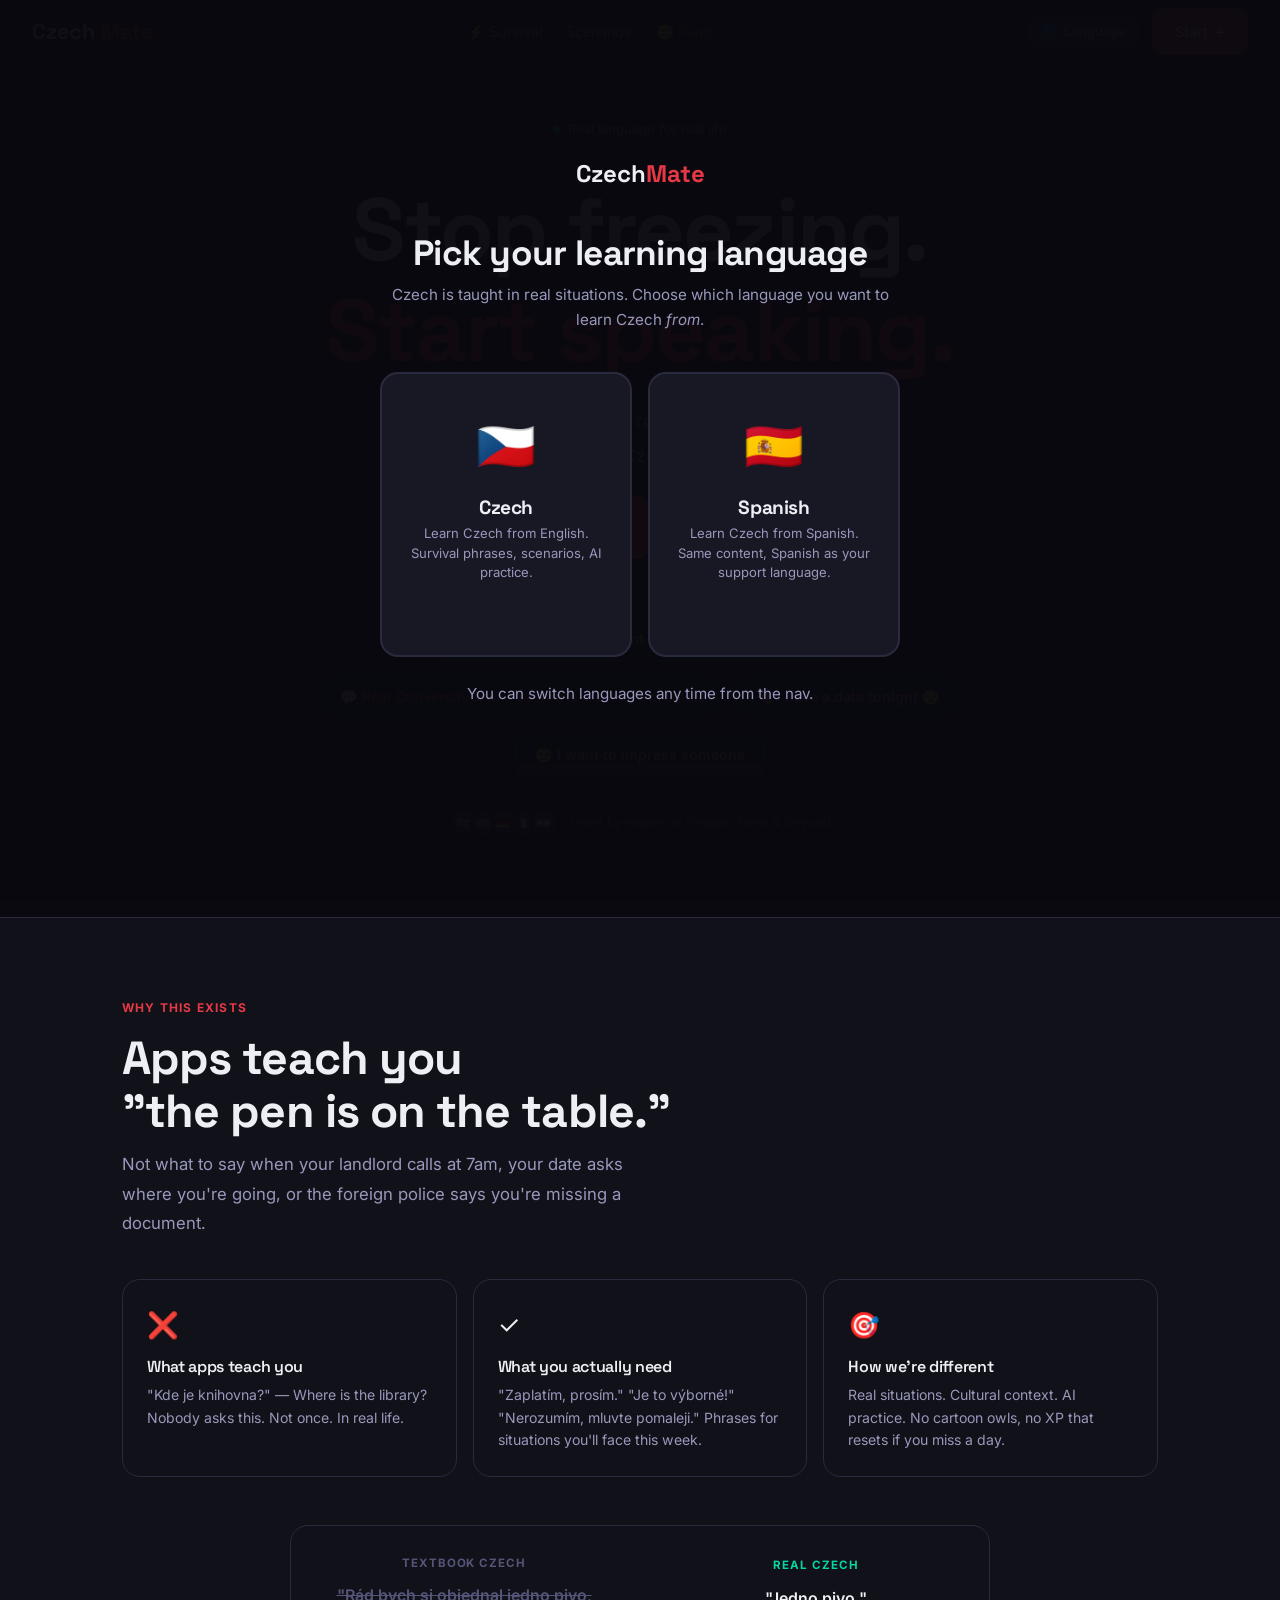
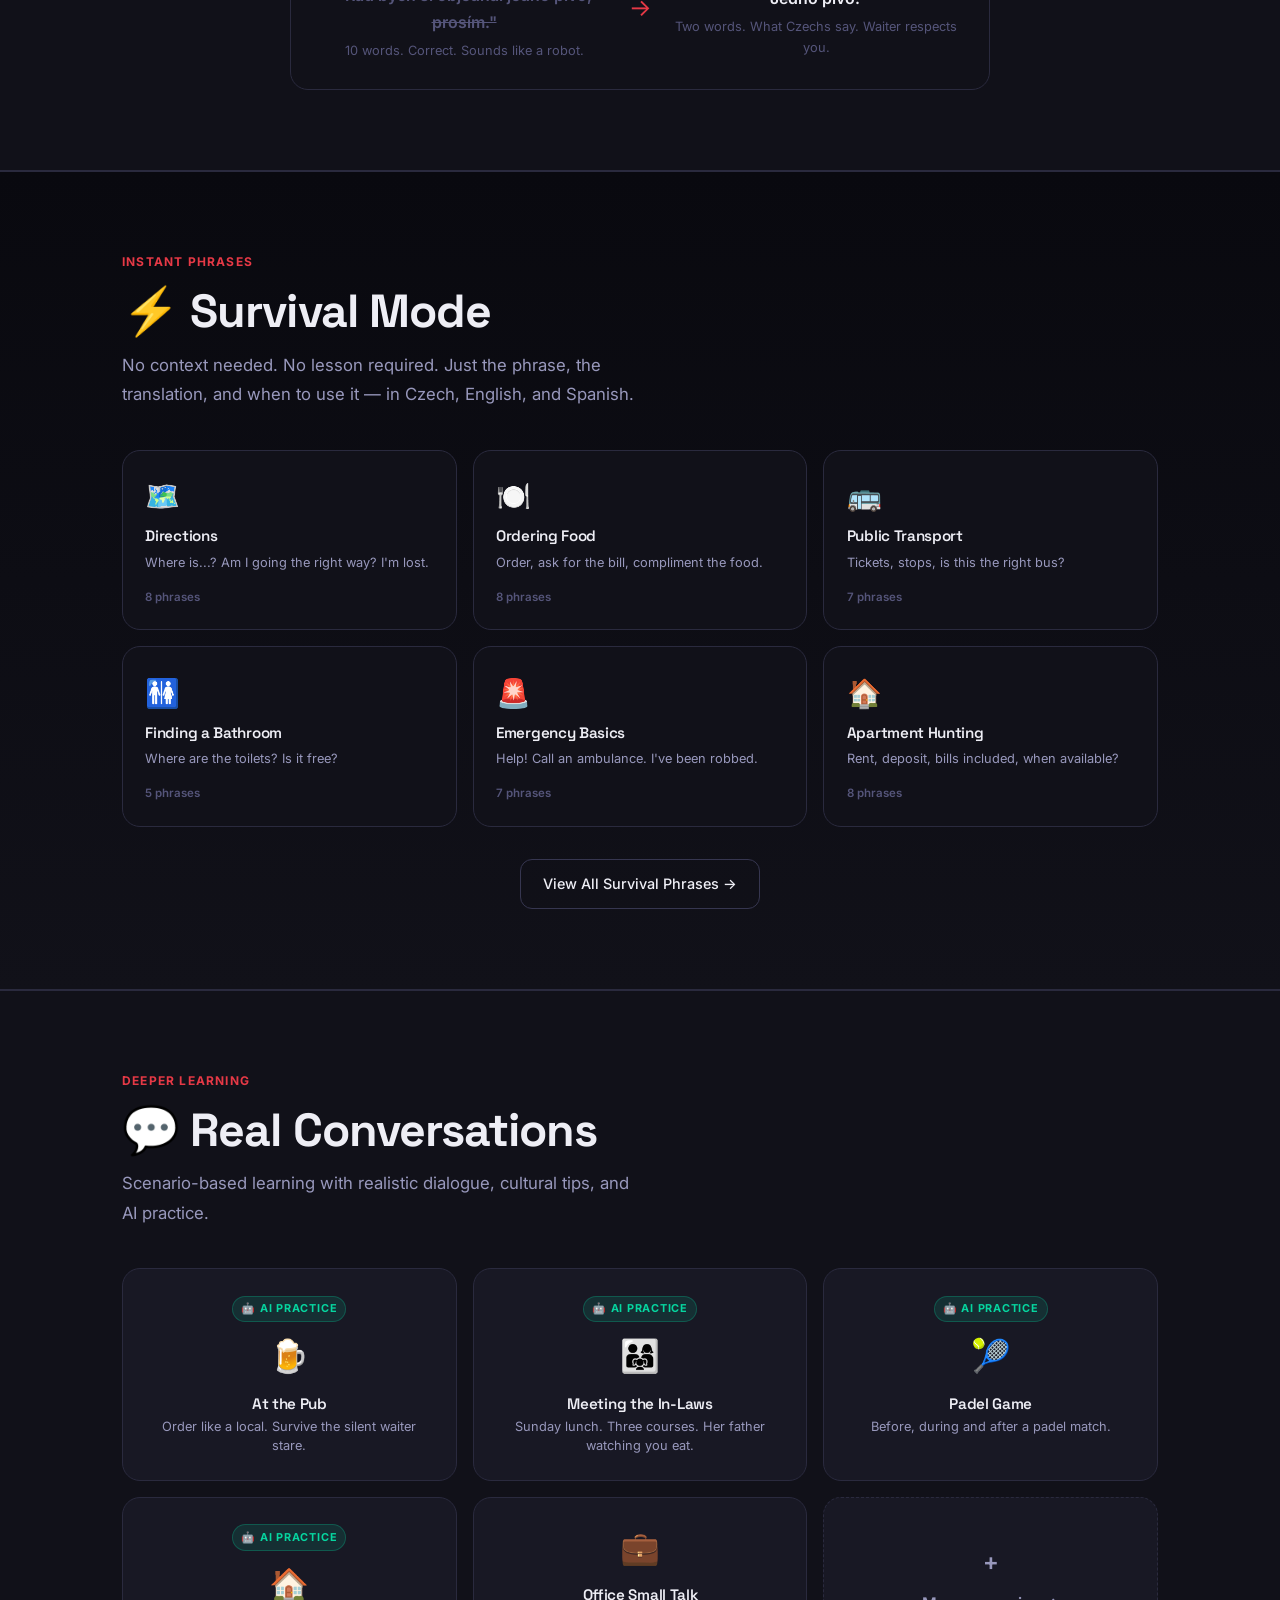
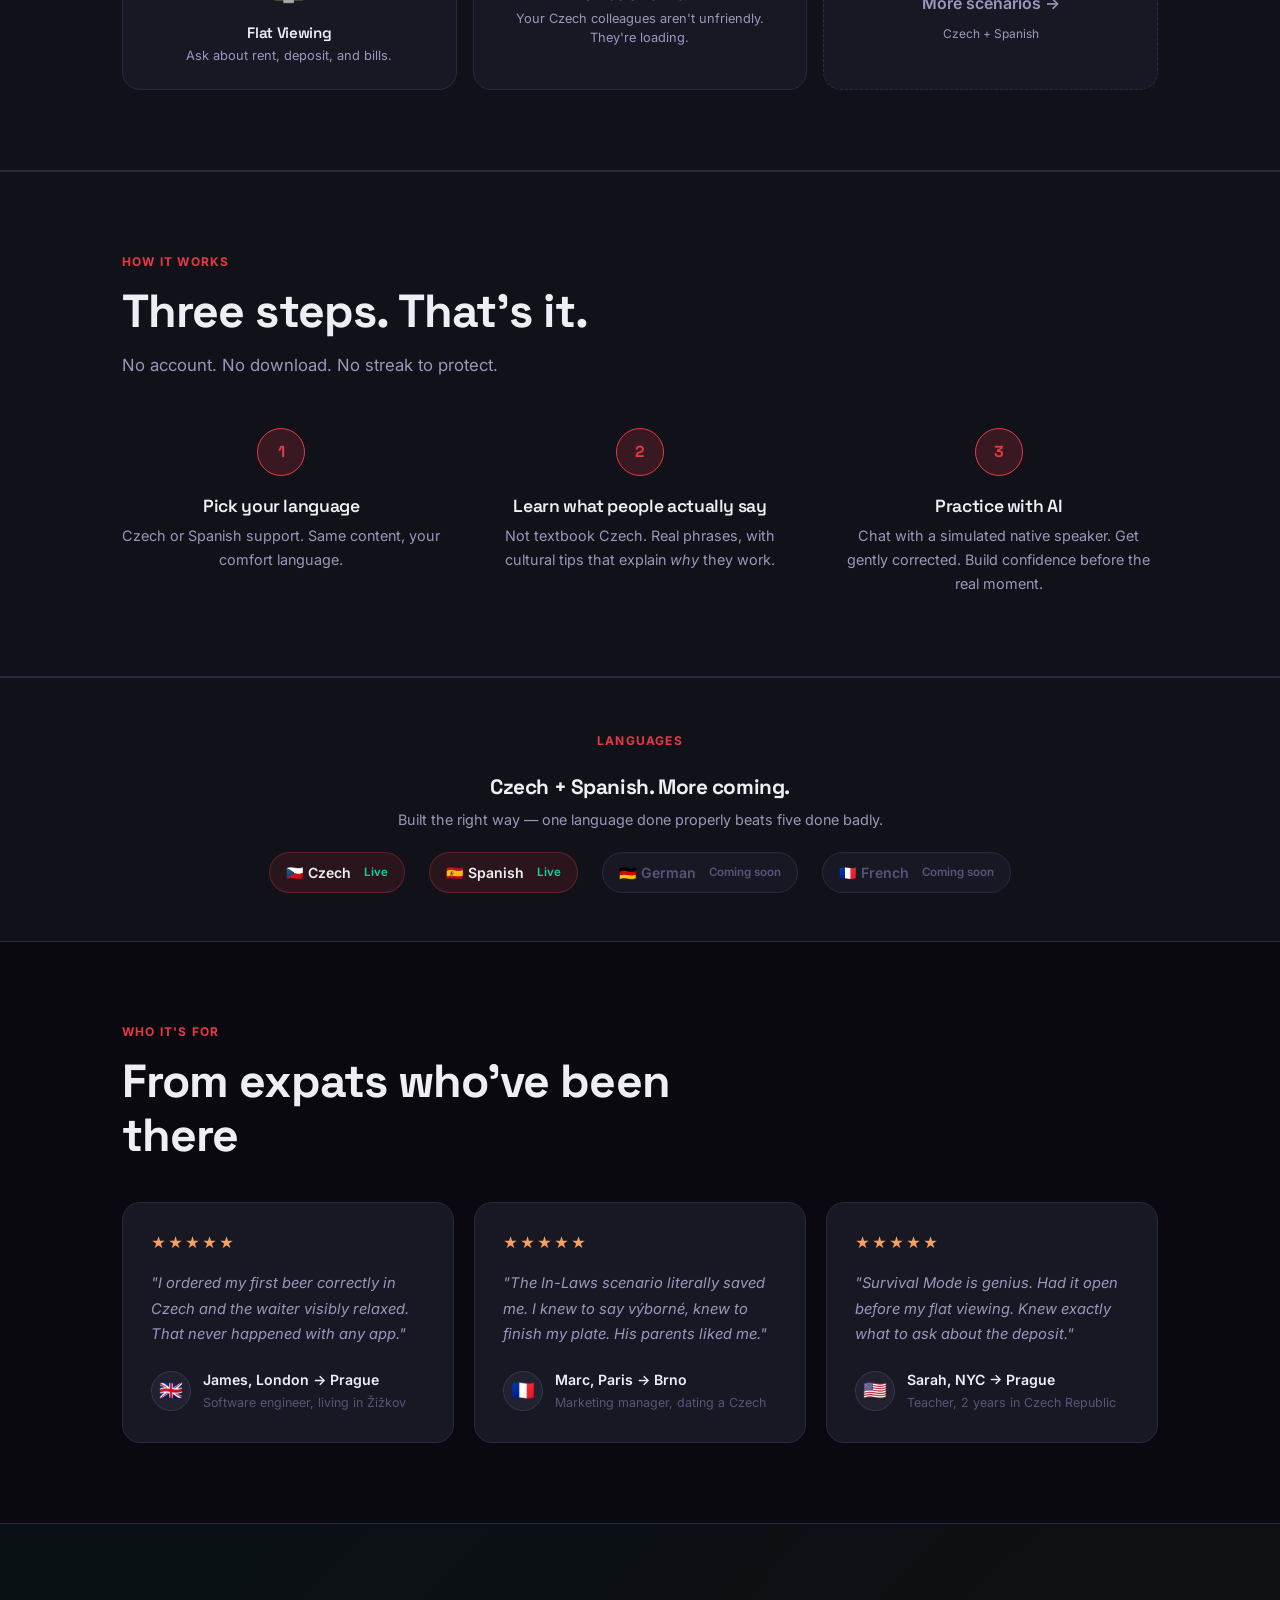
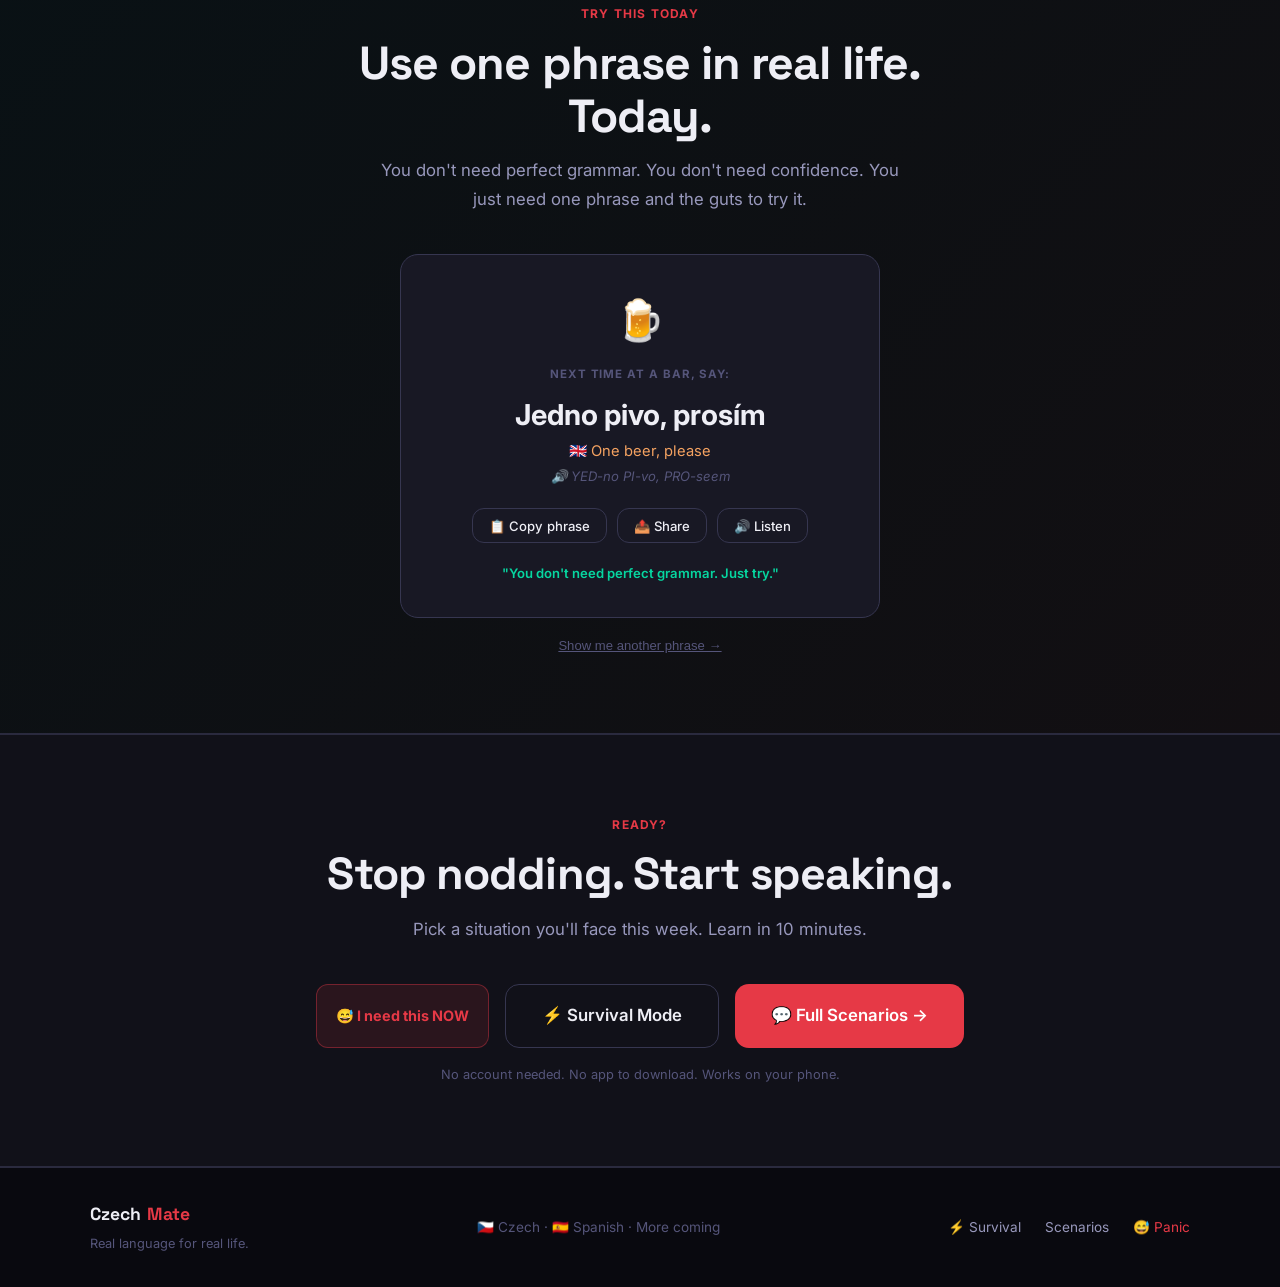
==== commit ff124e56: "Add date mode, impress/play-along mode, retention hooks, and fix chat loops - Date Mode: homepage bu" ====
--- a/index.html
+++ b/index.html
@@ -127,6 +127,10 @@
     .mode-pill.survival:hover { border-color: var(--gold); background: rgba(244,162,97,.06); }
     .mode-pill.conversations { border-color: rgba(230,57,70,.4); color: var(--red); }
     .mode-pill.conversations:hover { border-color: var(--red); background: rgba(230,57,70,.06); }
+    .mode-pill.date { border-color: rgba(255,105,180,.4); color: #ff69b4; }
+    .mode-pill.date:hover { border-color: #ff69b4; background: rgba(255,105,180,.06); }
+    .mode-pill.impress { border-color: rgba(244,162,97,.4); color: var(--gold); }
+    .mode-pill.impress:hover { border-color: var(--gold); background: rgba(244,162,97,.06); }
 
     /* ── Why grid ── */
     .why-grid { display: grid; grid-template-columns: repeat(3, 1fr); gap: 1rem; margin-top: 2.5rem; }
@@ -223,6 +227,8 @@
       <div class="hero-mode-pills">
         <a href="survival.html" class="mode-pill survival">⚡ Survival Mode — instant phrases for real moments</a>
         <a href="scenarios.html" class="mode-pill conversations">💬 Real Conversations — scenario-based AI practice</a>
+        <a href="practice.html?scenario=date&mode=date_coach" class="mode-pill date">💘 I have a date tonight 😏</a>
+        <a href="practice.html?scenario=pub&playalong=1" class="mode-pill impress">😏 I want to impress someone</a>
       </div>
 
       <div class="hero-proof" style="margin-top:2rem">
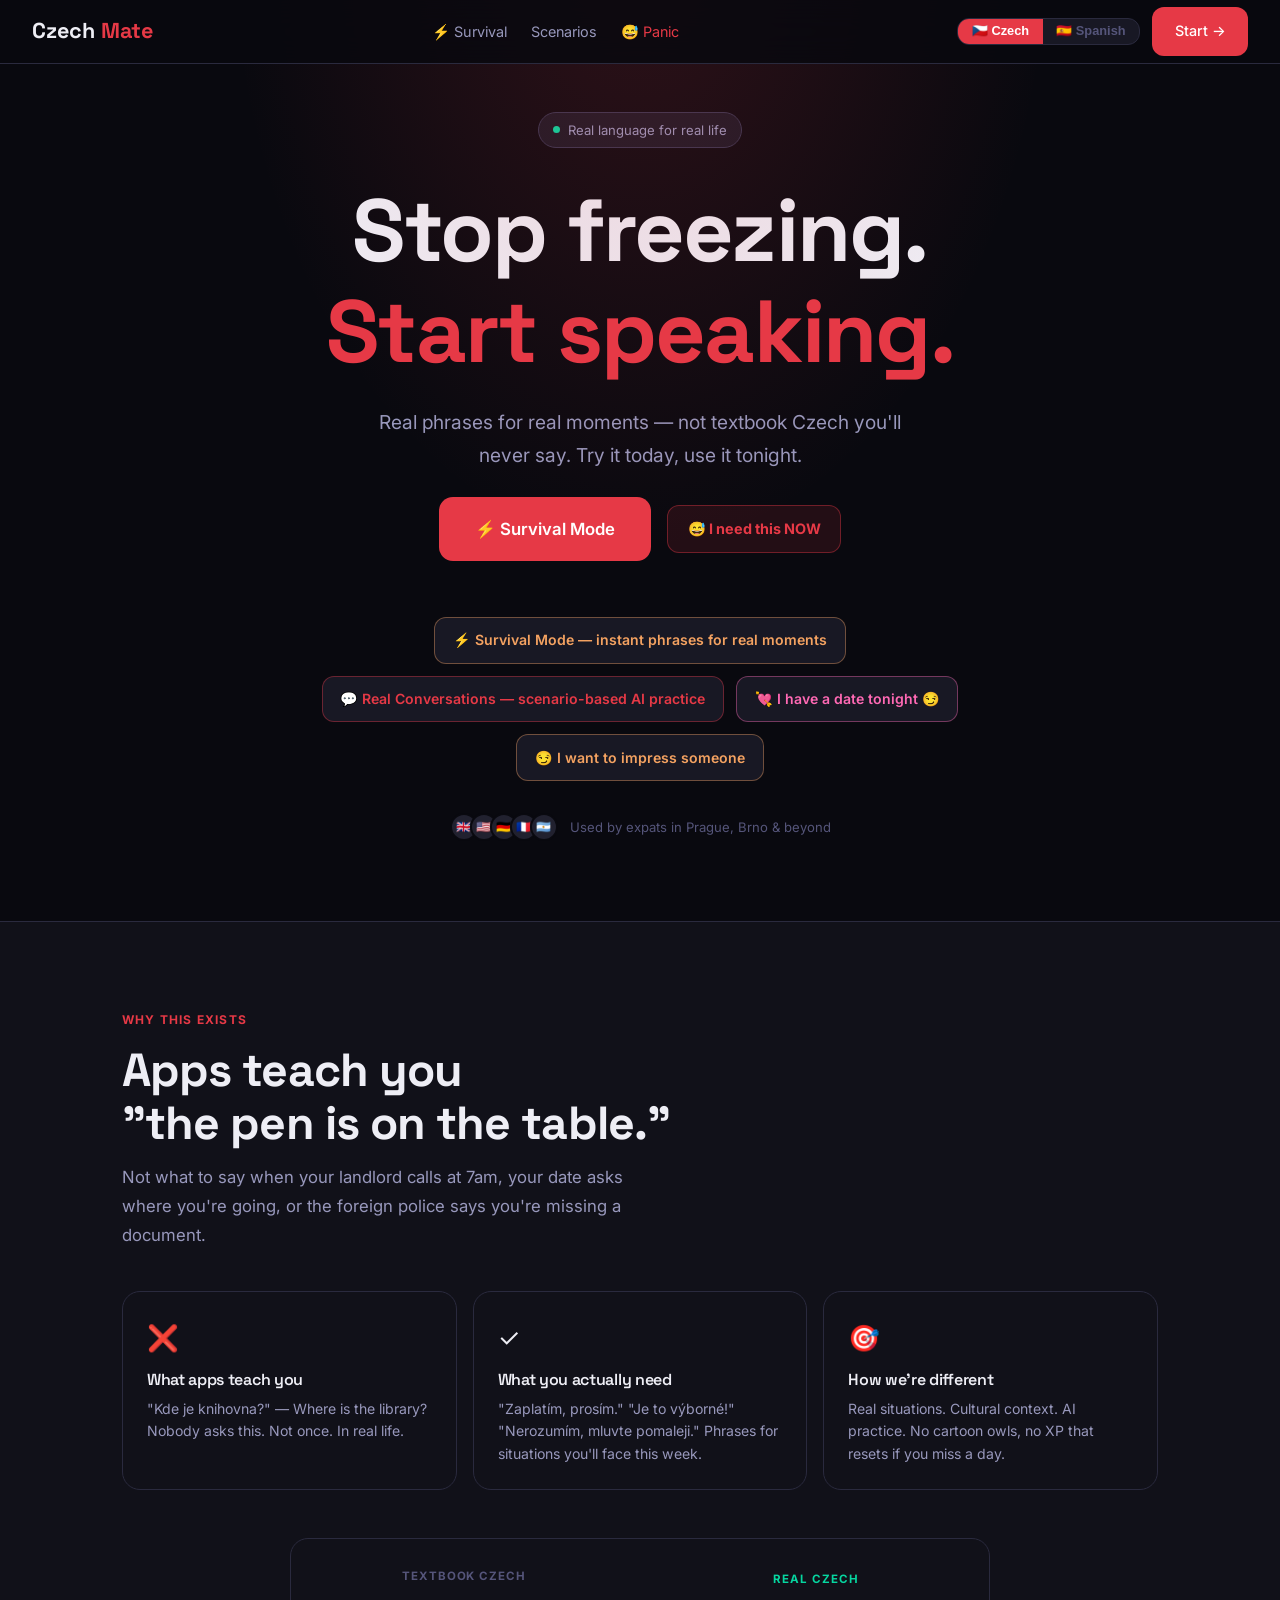
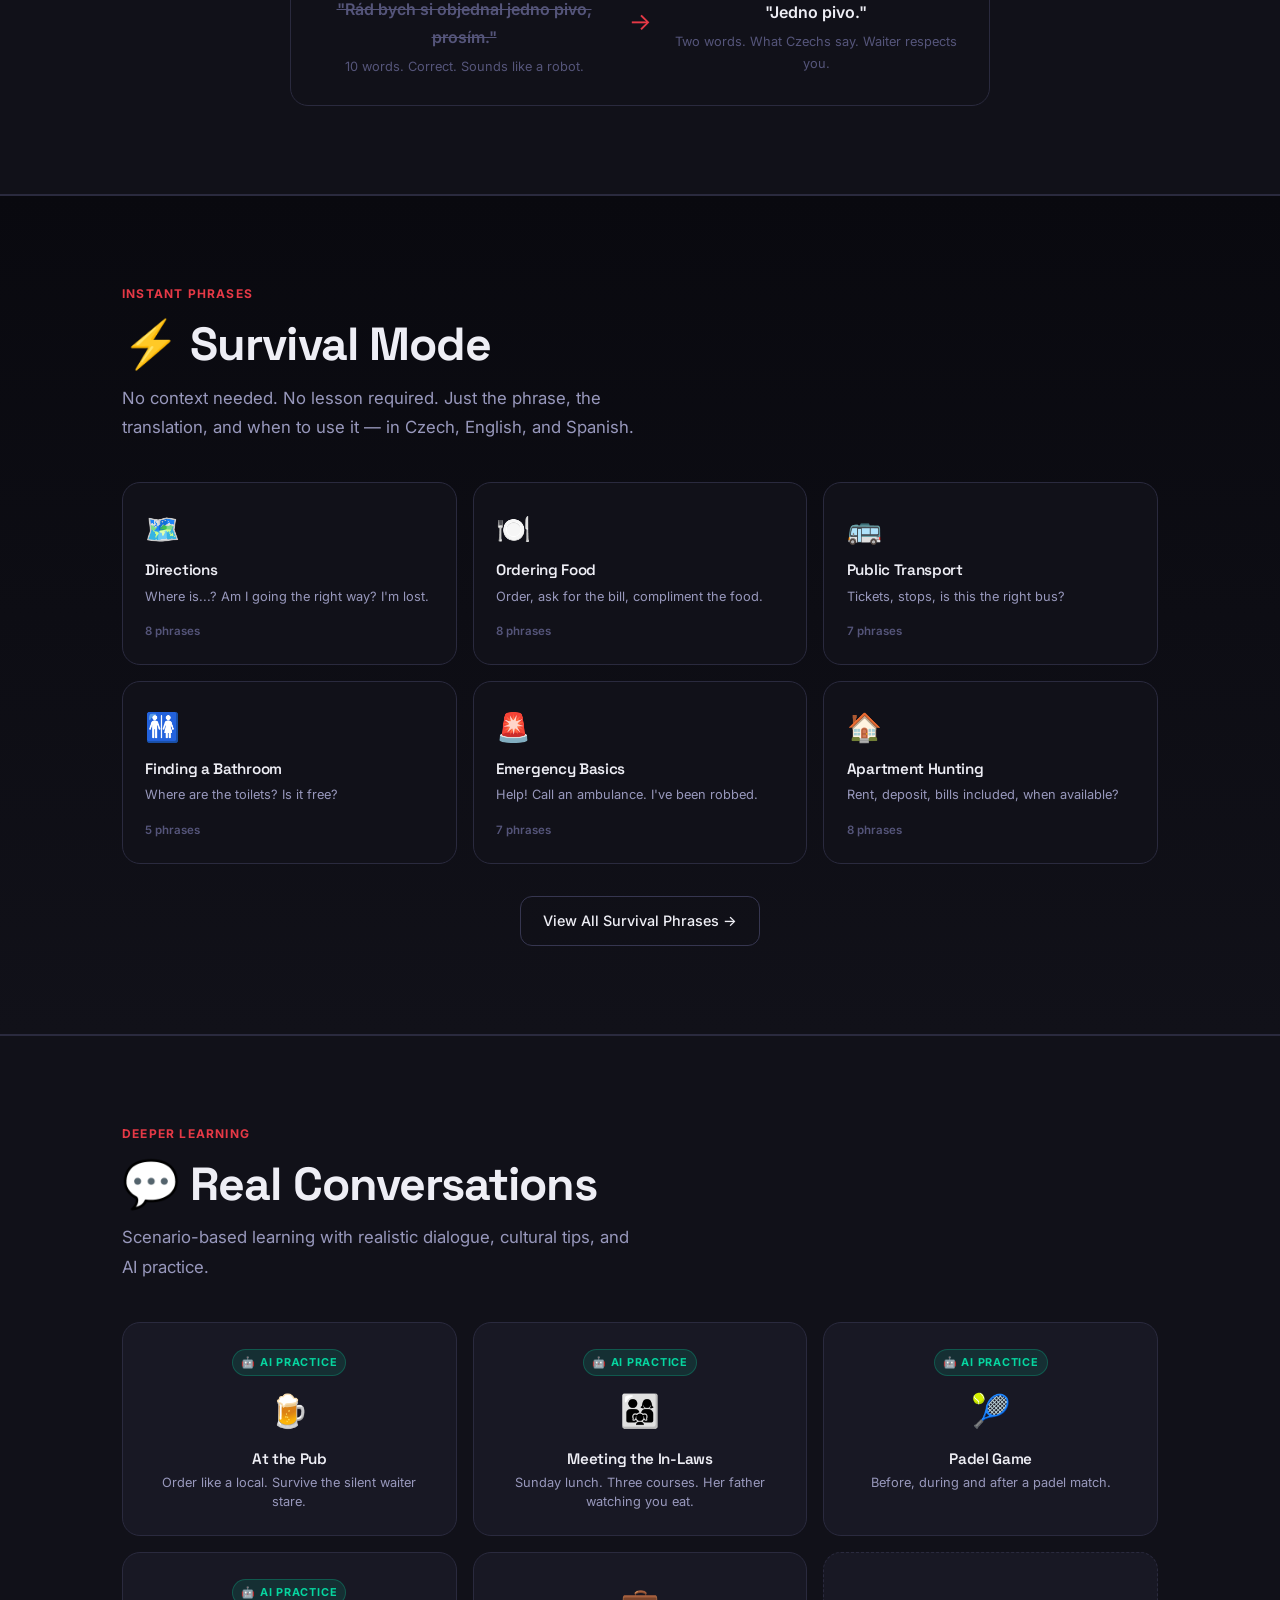
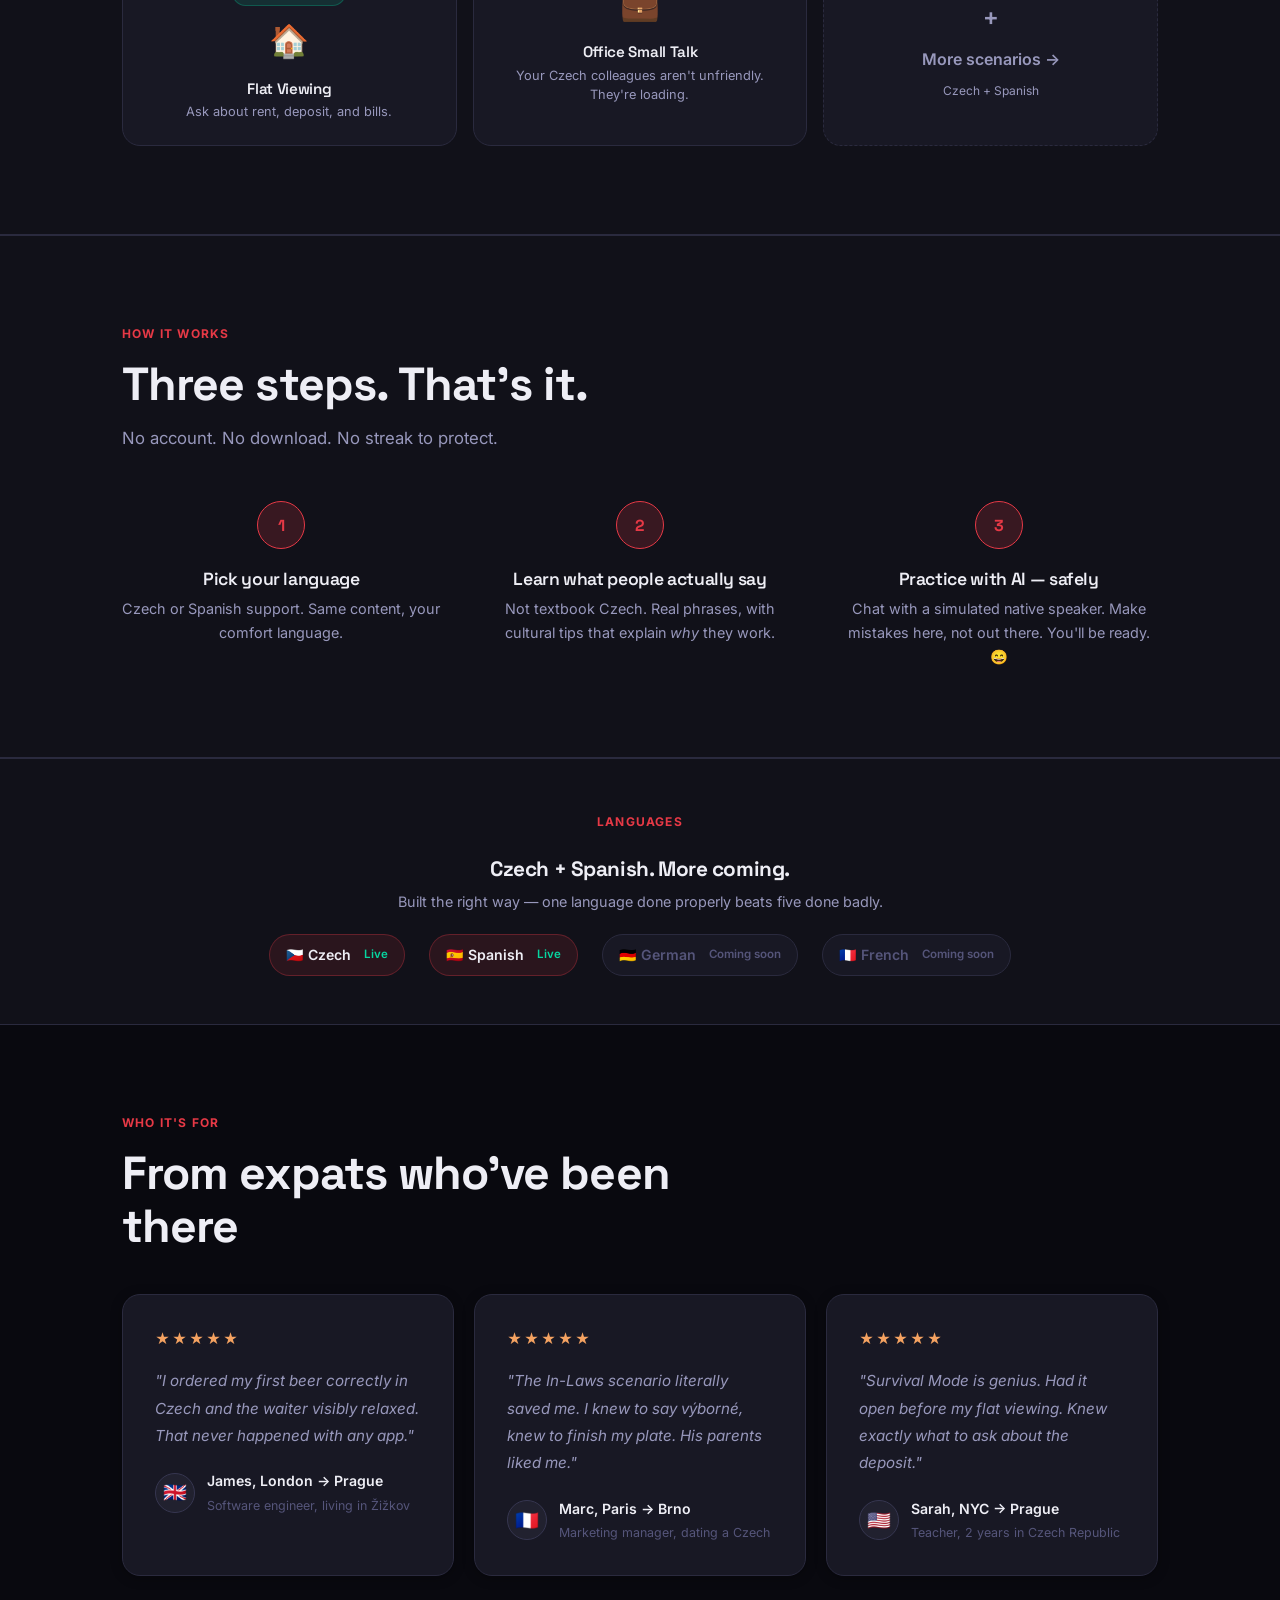
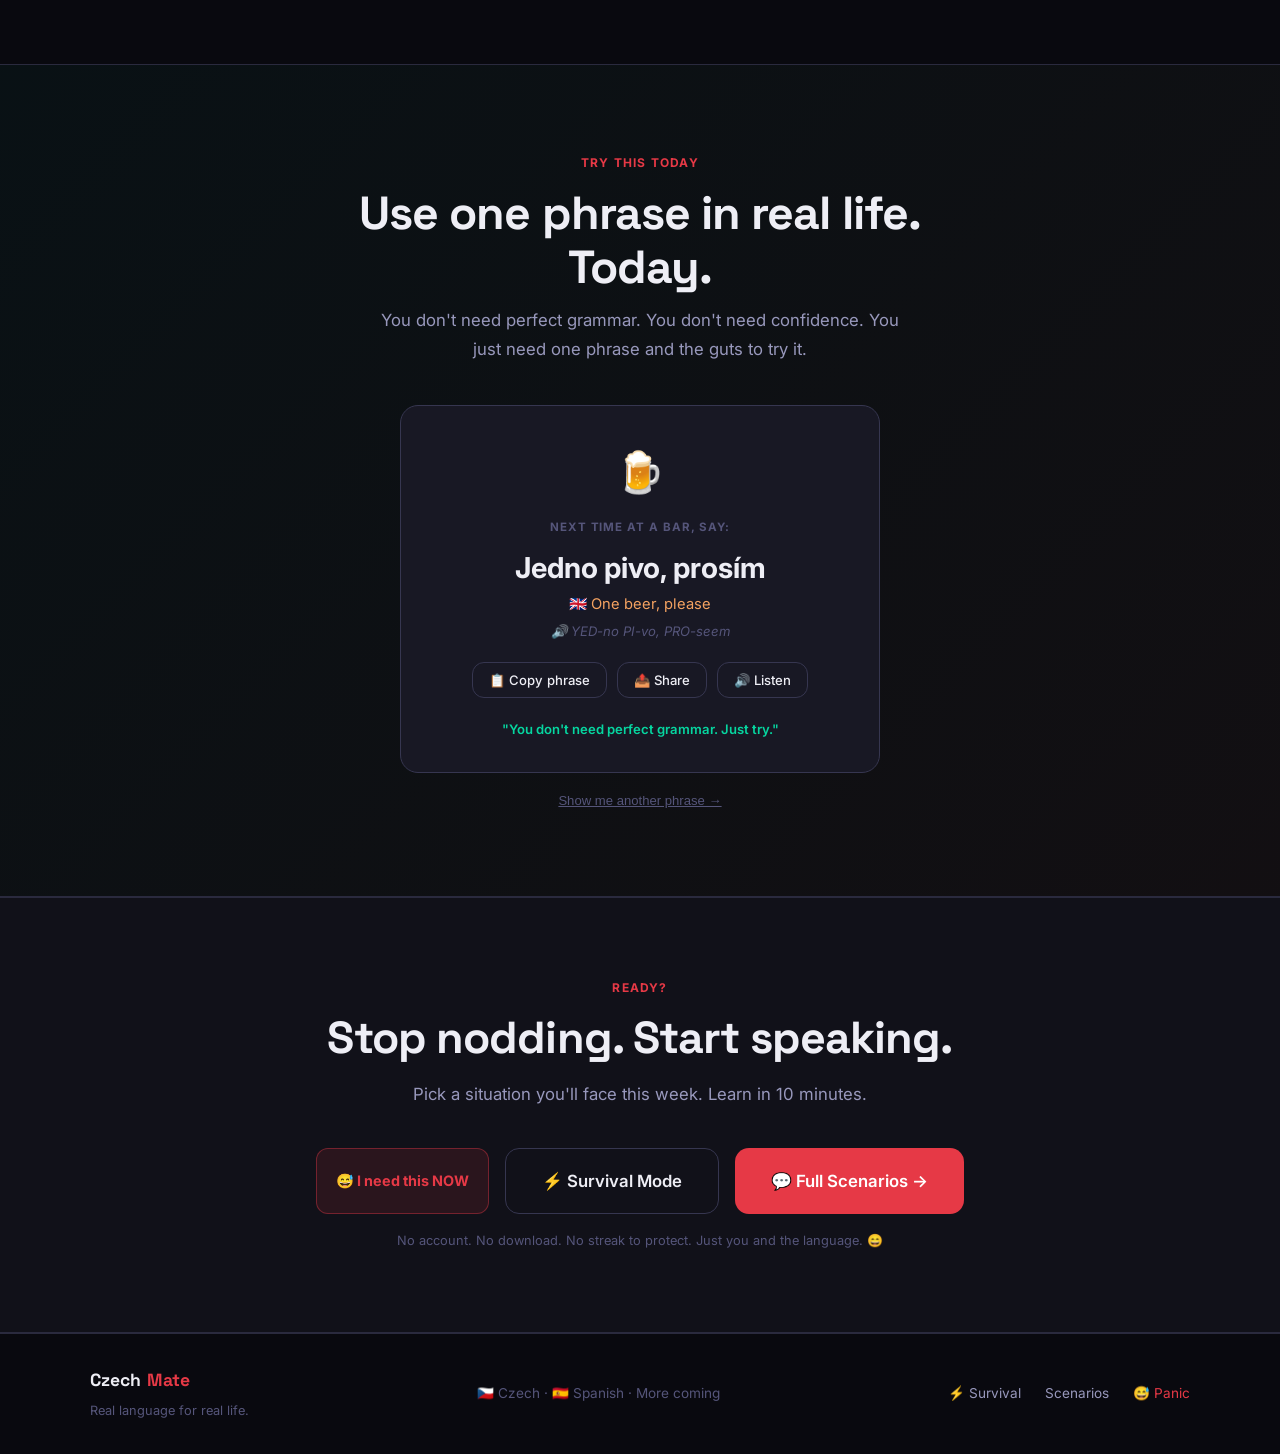
==== commit fc8cf9f0: "UX/design pass: remove popup, add lang toggle, improve typography and cards - Remove blocking langua" ====
--- a/index.html
+++ b/index.html
@@ -11,52 +11,6 @@
   <link rel="stylesheet" href="styles.css">
   <script src="data.js"></script>
   <style>
-    /* ── Language Picker Overlay ── */
-    .lang-overlay {
-      position: fixed; inset: 0; z-index: 500;
-      background: rgba(9,9,15,0.97);
-      display: flex; align-items: center; justify-content: center;
-      padding: 2rem;
-    }
-    .lang-overlay.hidden { display: none; }
-    .lang-picker {
-      text-align: center; max-width: 520px; width: 100%;
-    }
-    .lang-picker-logo {
-      font-family: var(--font-h); font-size: 1.5rem; font-weight: 700;
-      color: var(--t1); margin-bottom: 2.5rem;
-    }
-    .lang-picker-logo span { color: var(--red); }
-    .lang-picker h2 {
-      font-family: var(--font-h); font-size: clamp(1.6rem, 4vw, 2.2rem);
-      font-weight: 700; margin-bottom: .5rem;
-    }
-    .lang-picker p {
-      color: var(--t2); font-size: .95rem; margin-bottom: 2.5rem; line-height: 1.65;
-    }
-    .lang-cards {
-      display: grid; grid-template-columns: 1fr 1fr; gap: 1rem; margin-bottom: 1.5rem;
-    }
-    .lang-card {
-      background: var(--s2); border: 2px solid var(--border);
-      border-radius: var(--r-lg); padding: 2rem 1.5rem;
-      cursor: pointer; transition: all .2s; text-align: center;
-    }
-    .lang-card:hover { border-color: var(--red); transform: translateY(-3px); box-shadow: 0 12px 40px var(--red-glow); }
-    .lang-card .flag { font-size: 3rem; display: block; margin-bottom: .75rem; }
-    .lang-card h3 { font-family: var(--font-h); font-size: 1.2rem; font-weight: 700; margin-bottom: .3rem; }
-    .lang-card p { font-size: .82rem; color: var(--t2); line-height: 1.5; }
-    .lang-picker-note { font-size: .78rem; color: var(--t3); }
-
-    /* ── Inline lang switcher in nav ── */
-    .lang-switcher-btn {
-      display: flex; align-items: center; gap: .4rem;
-      background: var(--s2); border: 1px solid var(--border);
-      border-radius: var(--r); padding: .45rem .85rem;
-      font-size: .82rem; font-weight: 600; color: var(--t2);
-      cursor: pointer; transition: all .2s;
-    }
-    .lang-switcher-btn:hover { border-color: var(--border-l); color: var(--t1); }
 
     /* ── Panic Mode Button ── */
     .panic-btn {
@@ -161,28 +115,6 @@
 </head>
 <body>
 
-  <!-- LANGUAGE PICKER OVERLAY -->
-  <div class="lang-overlay" id="langOverlay">
-    <div class="lang-picker">
-      <div class="lang-picker-logo">Czech<span>Mate</span></div>
-      <h2>Pick your learning language</h2>
-      <p>Czech is taught in real situations. Choose which language you want to learn Czech <em>from</em>.</p>
-      <div class="lang-cards">
-        <div class="lang-card" onclick="selectLang('czech')">
-          <span class="flag">🇨🇿</span>
-          <h3>Czech</h3>
-          <p>Learn Czech from English. Survival phrases, scenarios, AI practice.</p>
-        </div>
-        <div class="lang-card" onclick="selectLang('spanish')">
-          <span class="flag">🇪🇸</span>
-          <h3>Spanish</h3>
-          <p>Learn Czech from Spanish. Same content, Spanish as your support language.</p>
-        </div>
-      </div>
-      <p class="lang-picker-note">You can switch languages any time from the nav.</p>
-    </div>
-  </div>
-
   <!-- NAV -->
   <nav>
     <a href="index.html" class="logo">Czech<span class="accent">Mate</span></a>
@@ -192,10 +124,10 @@
       <li><a href="panic.html" style="color:var(--red)">😅 Panic</a></li>
     </ul>
     <div class="nav-right">
-      <button class="lang-switcher-btn" id="langSwitcherBtn" onclick="switchLang()">
-        <span id="langBtnFlag">🌐</span>
-        <span id="langBtnLabel">Language</span>
-      </button>
+      <div class="lang-toggle" id="langToggle">
+        <button class="lang-toggle-opt" id="langOptCz" onclick="setLang('czech')">🇨🇿 Czech</button>
+        <button class="lang-toggle-opt" id="langOptEs" onclick="setLang('spanish')">🇪🇸 Spanish</button>
+      </div>
       <a href="survival.html" class="btn btn-primary">Start →</a>
     </div>
   </nav>
@@ -216,7 +148,7 @@
       </h1>
 
       <p class="hero-sub" style="max-width:560px;margin:1.5rem auto">
-        Learn exactly what to say in real situations — not textbook phrases you'll never use. Czech and Spanish, zero fluff.
+        Real phrases for real moments — not textbook Czech you'll never say. Try it today, use it tonight.
       </p>
 
       <div class="hero-cta">
@@ -313,7 +245,7 @@
       <div class="steps">
         <div class="step"><div class="step-num">1</div><h3>Pick your language</h3><p>Czech or Spanish support. Same content, your comfort language.</p></div>
         <div class="step"><div class="step-num">2</div><h3>Learn what people actually say</h3><p>Not textbook Czech. Real phrases, with cultural tips that explain <em>why</em> they work.</p></div>
-        <div class="step"><div class="step-num">3</div><h3>Practice with AI</h3><p>Chat with a simulated native speaker. Get gently corrected. Build confidence before the real moment.</p></div>
+        <div class="step"><div class="step-num">3</div><h3>Practice with AI — safely</h3><p>Chat with a simulated native speaker. Make mistakes here, not out there. You'll be ready. 😄</p></div>
       </div>
     </div>
   </div>
@@ -437,7 +369,7 @@
       <a href="survival.html" class="btn btn-ghost btn-xl">⚡ Survival Mode</a>
       <a href="scenarios.html" class="btn btn-primary btn-xl">💬 Full Scenarios →</a>
     </div>
-    <div class="cta-note">No account needed. No app to download. Works on your phone.</div>
+    <div class="cta-note">No account. No download. No streak to protect. Just you and the language. 😄</div>
   </div>
 
   <!-- FOOTER -->
@@ -457,44 +389,21 @@
   </footer>
 
   <script>
-    // Language management
-    function updateNavLang() {
-      const lang = LangUtils.get();
-      const btn = document.getElementById('langSwitcherBtn');
-      if (!btn) return;
-      if (lang === 'czech') {
-        document.getElementById('langBtnFlag').textContent = '🇨🇿';
-        document.getElementById('langBtnLabel').textContent = 'Czech';
-      } else if (lang === 'spanish') {
-        document.getElementById('langBtnFlag').textContent = '🇪🇸';
-        document.getElementById('langBtnLabel').textContent = 'Spanish';
-      } else {
-        document.getElementById('langBtnFlag').textContent = '🌐';
-        document.getElementById('langBtnLabel').textContent = 'Language';
-      }
-    }
-
-    function selectLang(lang) {
+    // Language management — default to Czech, no blocking popup
+    function updateNavToggle() {
+      const lang = LangUtils.get() || 'czech';
+      document.getElementById('langOptCz').classList.toggle('active', lang === 'czech');
+      document.getElementById('langOptEs').classList.toggle('active', lang === 'spanish');
+    }
+
+    function setLang(lang) {
       LangUtils.set(lang);
-      document.getElementById('langOverlay').classList.add('hidden');
-      updateNavLang();
-    }
-
-    function switchLang() {
-      const current = LangUtils.get();
-      if (!current) {
-        document.getElementById('langOverlay').classList.remove('hidden');
-      } else {
-        LangUtils.set(current === 'czech' ? 'spanish' : 'czech');
-        updateNavLang();
-      }
-    }
-
-    // On load
-    if (LangUtils.isSet()) {
-      document.getElementById('langOverlay').classList.add('hidden');
-    }
-    updateNavLang();
+      updateNavToggle();
+    }
+
+    // Auto-default to Czech on first visit
+    if (!LangUtils.isSet()) LangUtils.set('czech');
+    updateNavToggle();
   </script>
 </body>
 </html>
--- a/styles.css
+++ b/styles.css
@@ -29,7 +29,7 @@
 }
 
 html { scroll-behavior: smooth; }
-body { background: var(--bg); color: var(--t1); font-family: var(--font-b); line-height: 1.65; }
+body { background: var(--bg); color: var(--t1); font-family: var(--font-b); line-height: 1.7; }
 
 /* ─── TYPOGRAPHY ─── */
 h1,h2,h3,h4 { font-family: var(--font-h); letter-spacing: -0.02em; line-height: 1.15; }
@@ -111,7 +111,7 @@
 .stat-label { font-size:.8rem; color:var(--t3); margin-top:.2rem; }
 
 /* ─── SECTIONS ─── */
-.section { padding: 5rem 2rem; max-width: 1100px; margin: 0 auto; }
+.section { padding: 5.5rem 2rem; max-width: 1100px; margin: 0 auto; }
 .section-center { text-align: center; }
 .section-center .section-title { margin-left: auto; margin-right: auto; }
 .section-center .section-sub { margin-left: auto; margin-right: auto; }
@@ -144,8 +144,9 @@
 .scenarios-grid { display:grid; grid-template-columns:repeat(auto-fill,minmax(290px,1fr)); gap:1.25rem; margin-top:3rem; }
 .scenario-card {
   background:var(--s2); border:1px solid var(--border); border-radius:var(--r-lg);
-  padding:1.75rem; cursor:pointer; text-decoration:none; color:inherit; display:block;
+  padding:2rem; cursor:pointer; text-decoration:none; color:inherit; display:block;
   transition:all .25s; position:relative; overflow:hidden;
+  box-shadow: 0 2px 12px rgba(0,0,0,0.35);
 }
 .scenario-card::before {
   content:''; position:absolute; top:0; left:0; right:0; height:3px;
@@ -153,7 +154,7 @@
   transform:scaleX(0); transform-origin:left; transition:transform .3s;
 }
 .scenario-card:hover::before { transform:scaleX(1); }
-.scenario-card:hover { border-color:var(--border-l); transform:translateY(-4px); box-shadow:var(--shadow); }
+.scenario-card:hover { border-color:var(--border-l); transform:translateY(-5px); box-shadow:0 16px 48px rgba(0,0,0,0.6), 0 0 0 1px var(--border-l); }
 .scenario-icon { font-size:2.5rem; margin-bottom:1rem; display:block; }
 .scenario-card h3 { font-size:1.15rem; font-weight:600; margin-bottom:.2rem; }
 .cz-title { font-size:.82rem; color:var(--gold); margin-bottom:.75rem; font-style:italic; }
@@ -171,9 +172,10 @@
 
 /* ─── TESTIMONIALS ─── */
 .testimonials-grid { display:grid; grid-template-columns:repeat(auto-fit,minmax(280px,1fr)); gap:1.25rem; margin-top:3rem; }
-.testimonial { background:var(--s2); border:1px solid var(--border); border-radius:var(--r-lg); padding:1.75rem; }
+.testimonial { background:var(--s2); border:1px solid var(--border); border-radius:var(--r-lg); padding:2rem; box-shadow:0 2px 12px rgba(0,0,0,0.3); transition: transform .2s, box-shadow .2s; }
+.testimonial:hover { transform:translateY(-3px); box-shadow:0 8px 32px rgba(0,0,0,0.45); }
 .stars { color:var(--gold); font-size:.9rem; margin-bottom:1rem; letter-spacing:2px; }
-.testimonial blockquote { color:var(--t2); font-size:.92rem; line-height:1.75; margin-bottom:1.25rem; font-style:italic; }
+.testimonial blockquote { color:var(--t2); font-size:.95rem; line-height:1.8; margin-bottom:1.25rem; font-style:italic; }
 .t-author { display:flex; align-items:center; gap:.75rem; }
 .t-avatar { width:40px; height:40px; border-radius:50%; background:var(--s3); display:flex; align-items:center; justify-content:center; font-size:1.2rem; border:1px solid var(--border-l); }
 .t-name { font-size:.88rem; font-weight:600; }
@@ -235,28 +237,31 @@
 .dialogue-box { background:var(--s2); border:1px solid var(--border); border-radius:var(--r-lg); overflow:hidden; }
 .dialogue-line {
   display:grid; grid-template-columns:90px 1fr; gap:1rem; align-items:start;
-  padding:1.35rem 1.5rem; border-bottom:1px solid var(--border);
+  padding:1.6rem 1.75rem; border-bottom:1px solid var(--border);
 }
 .dialogue-line:last-child { border-bottom:none; }
 .dialogue-line.you-line { background:rgba(230,57,70,.04); }
-.dl-speaker { font-size:.75rem; font-weight:700; color:var(--t3); padding-top:.25rem; text-transform:uppercase; letter-spacing:.05em; }
-.dl-czech { font-size:1.15rem; font-weight:600; color:var(--t1); margin-bottom:.3rem; line-height:1.5; }
-.dl-english { font-size:.85rem; color:var(--t2); margin-bottom:.4rem; }
+.dl-speaker { font-size:.75rem; font-weight:700; color:var(--t3); padding-top:.3rem; text-transform:uppercase; letter-spacing:.05em; }
+.dl-czech { font-size:1.75rem; font-weight:700; color:var(--t1); margin-bottom:.35rem; line-height:1.35; }
+.dl-english { font-size:1rem; color:var(--t2); margin-bottom:.45rem; line-height:1.6; }
 .dl-note {
-  font-size:.78rem; color:var(--gold); display:inline-block;
+  font-size:.82rem; color:var(--gold); display:inline-block;
   background:rgba(244,162,97,.1); border-left:2px solid var(--gold);
-  padding:.3rem .7rem; border-radius:0 6px 6px 0; margin-top:.2rem; line-height:1.5;
+  padding:.35rem .8rem; border-radius:0 6px 6px 0; margin-top:.25rem; line-height:1.55;
 }
 
 /* ─── KEY PHRASES ─── */
-.phrases-list { display:grid; gap:.7rem; }
+.phrases-list { display:grid; gap:.85rem; }
 .phrase-row {
   background:var(--s2); border:1px solid var(--border); border-radius:var(--r);
-  padding:1.1rem 1.25rem; display:grid; grid-template-columns:1.2fr 1fr 1fr; gap:1rem; align-items:center;
-}
-.p-cz { font-weight:600; font-size:1.1rem; line-height:1.45; }
-.p-en { color:var(--t2); font-size:.88rem; }
-.p-ph { color:var(--t3); font-size:.78rem; font-style:italic; }
+  padding:1.35rem 1.5rem; display:grid; grid-template-columns:1.2fr 1fr 1fr; gap:1rem; align-items:center;
+  box-shadow: 0 2px 8px rgba(0,0,0,0.25);
+  transition: box-shadow .2s, border-color .2s, transform .2s;
+}
+.phrase-row:hover { border-color:var(--border-l); box-shadow:0 6px 24px rgba(0,0,0,0.4); transform:translateY(-2px); }
+.p-cz { font-weight:700; font-size:1.75rem; line-height:1.35; }
+.p-en { color:var(--t2); font-size:1rem; line-height:1.6; }
+.p-ph { color:var(--t3); font-size:.82rem; font-style:italic; }
 
 /* ─── CULTURAL TIPS ─── */
 .tips-list { display:grid; gap:.85rem; }
@@ -403,7 +408,20 @@
 }
 .panic-btn:hover { background: rgba(230,57,70,.2); border-color: var(--red); }
 
-/* ─── LANG SWITCHER BTN (nav) ─── */
+/* ─── LANG TOGGLE (nav) ─── */
+.lang-toggle {
+  display: flex; align-items: center;
+  background: var(--s2); border: 1px solid var(--border);
+  border-radius: var(--r); overflow: hidden; flex-shrink: 0;
+}
+.lang-toggle-opt {
+  padding: .38rem .85rem; font-size: .8rem; font-weight: 600;
+  background: transparent; border: none; color: var(--t3);
+  cursor: pointer; transition: all .18s; white-space: nowrap; line-height: 1;
+}
+.lang-toggle-opt.active { background: var(--red); color: #fff; }
+.lang-toggle-opt:not(.active):hover { color: var(--t1); background: var(--s3); }
+/* legacy — kept for any page still using it */
 .lang-switcher-btn {
   display: flex; align-items: center; gap: .4rem;
   background: var(--s2); border: 1px solid var(--border);
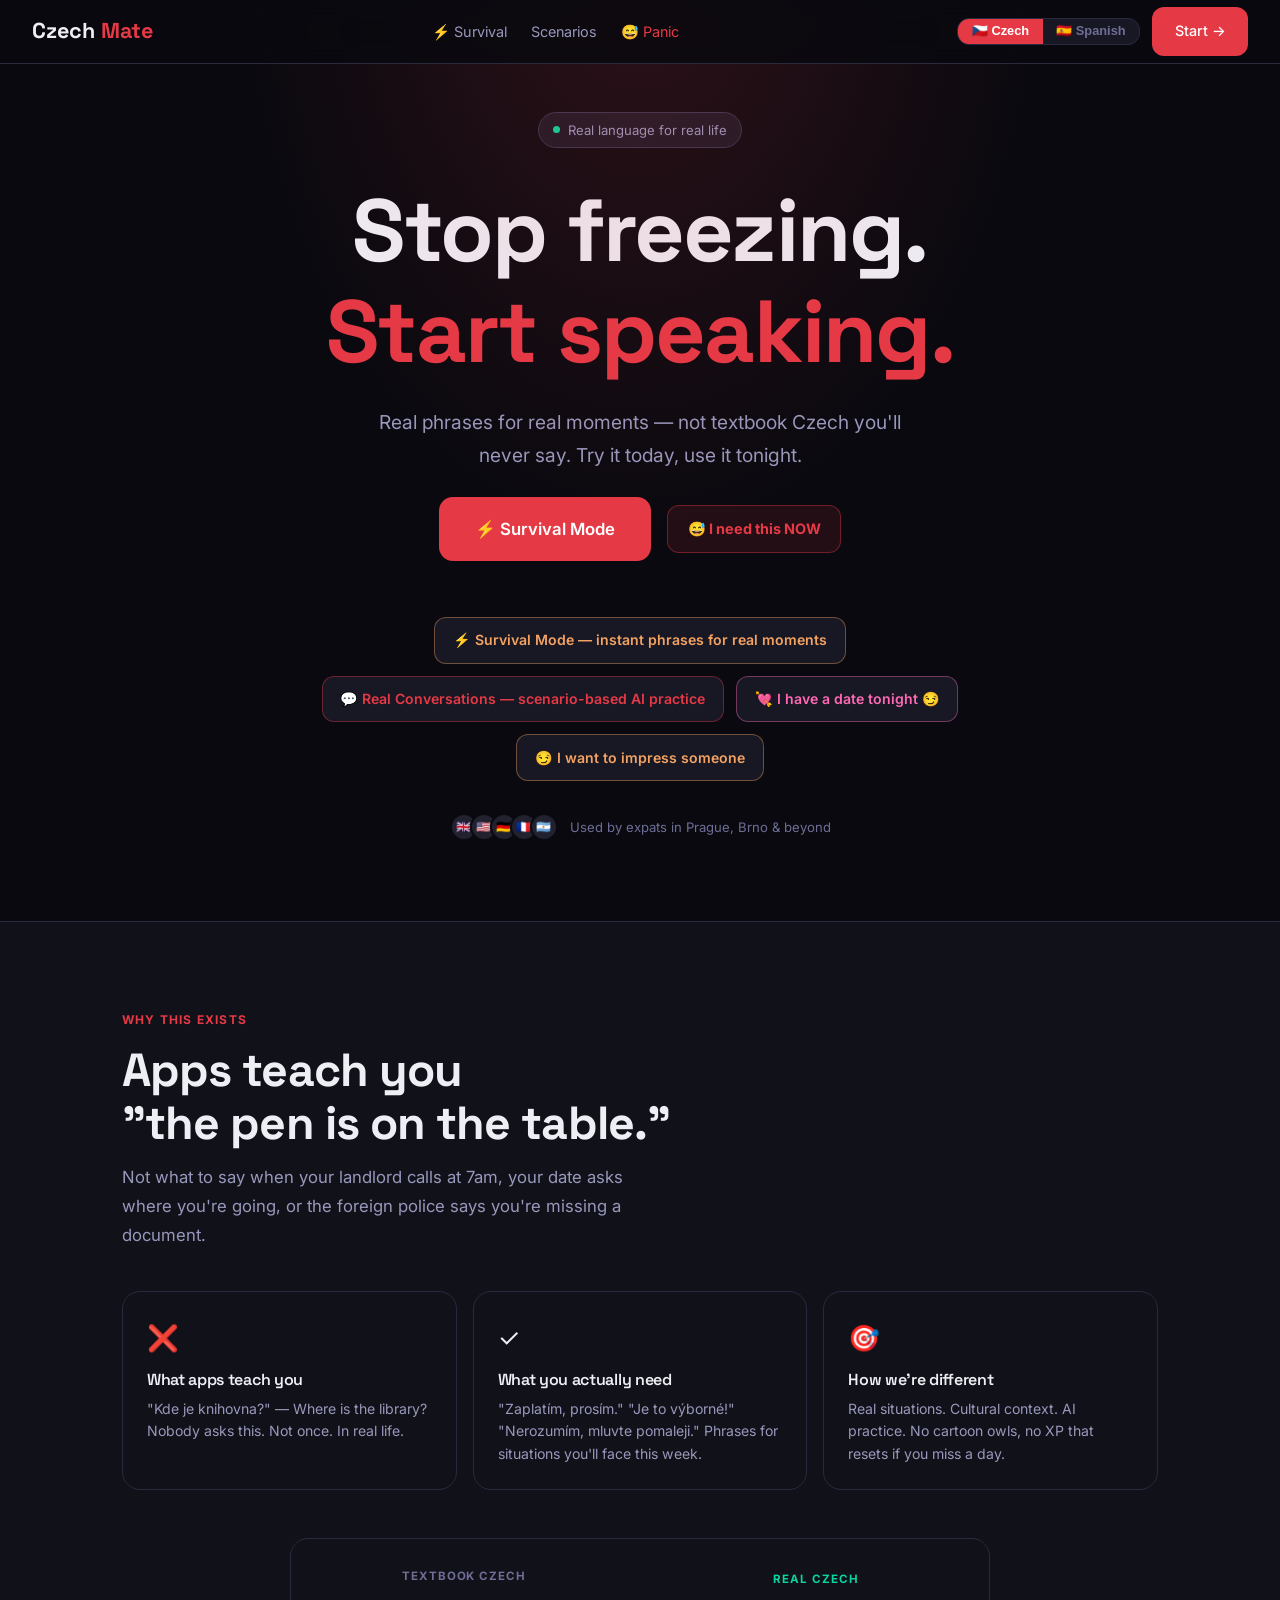
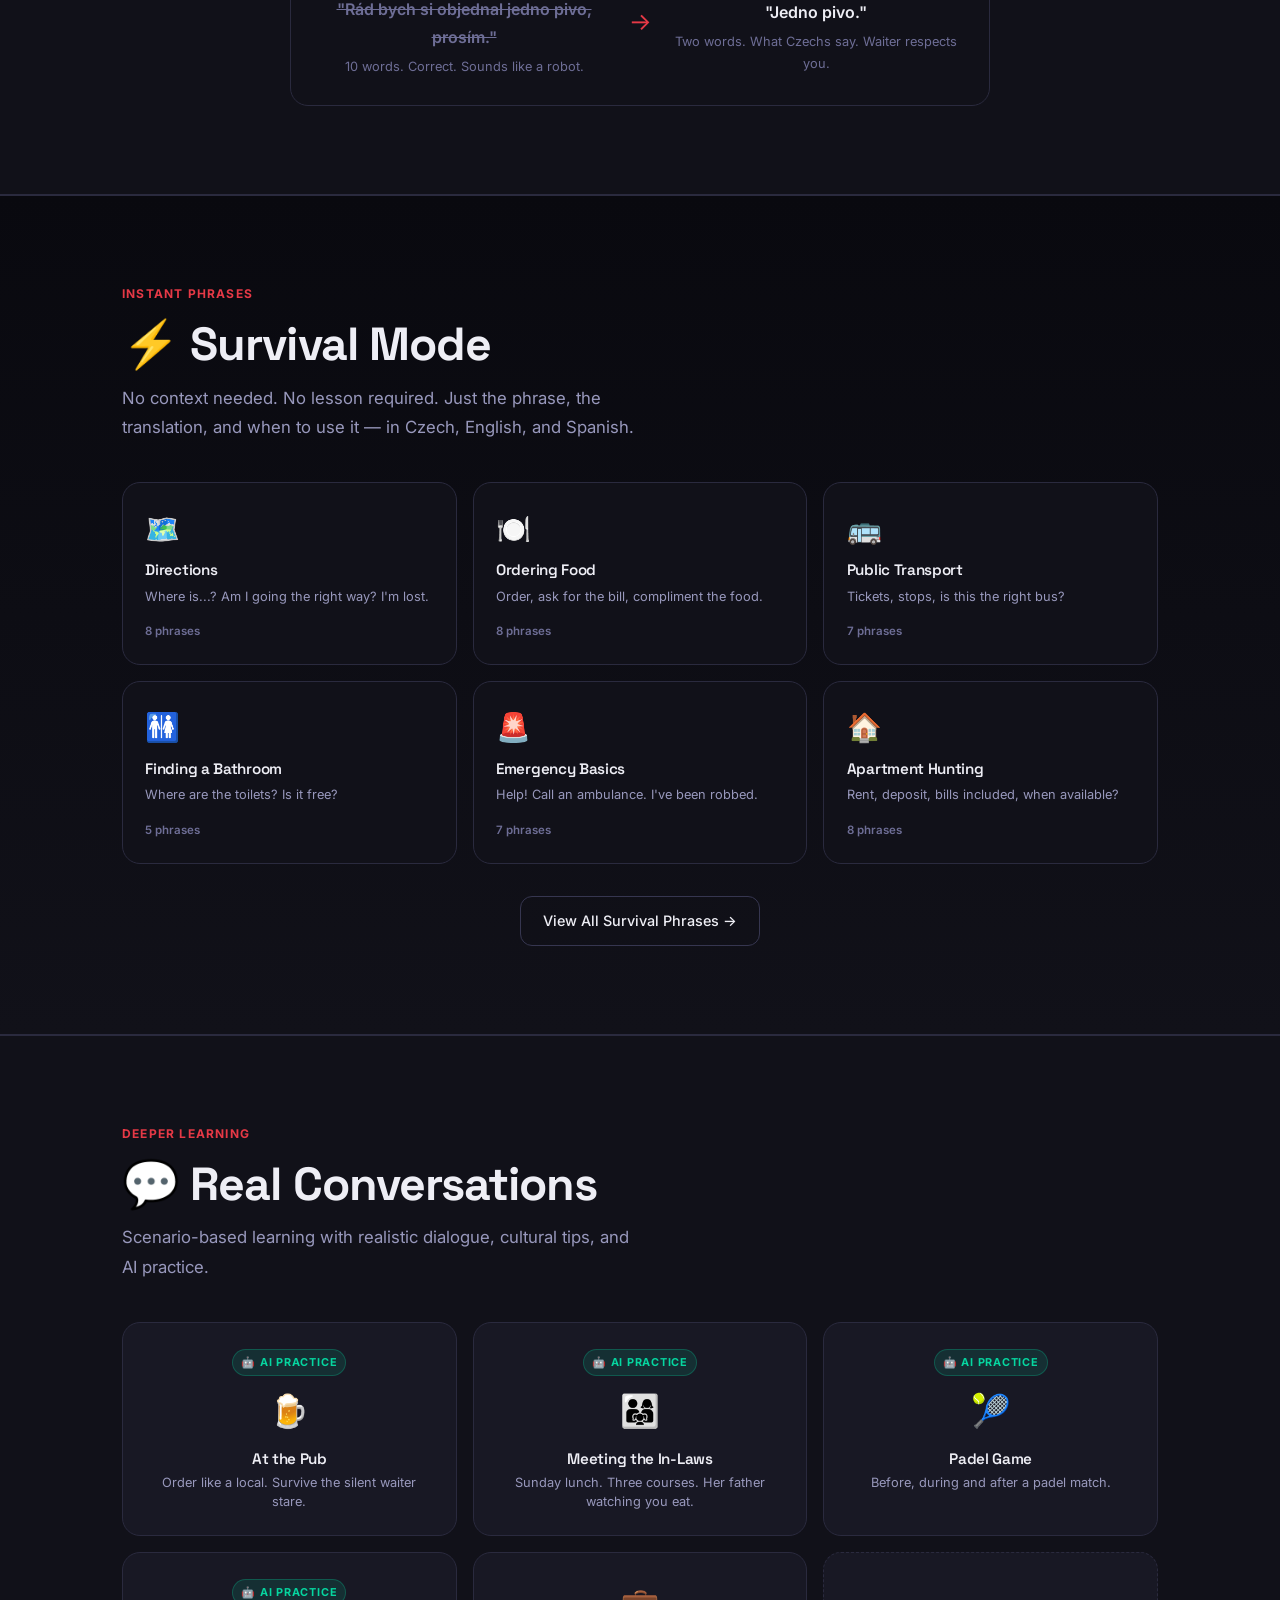
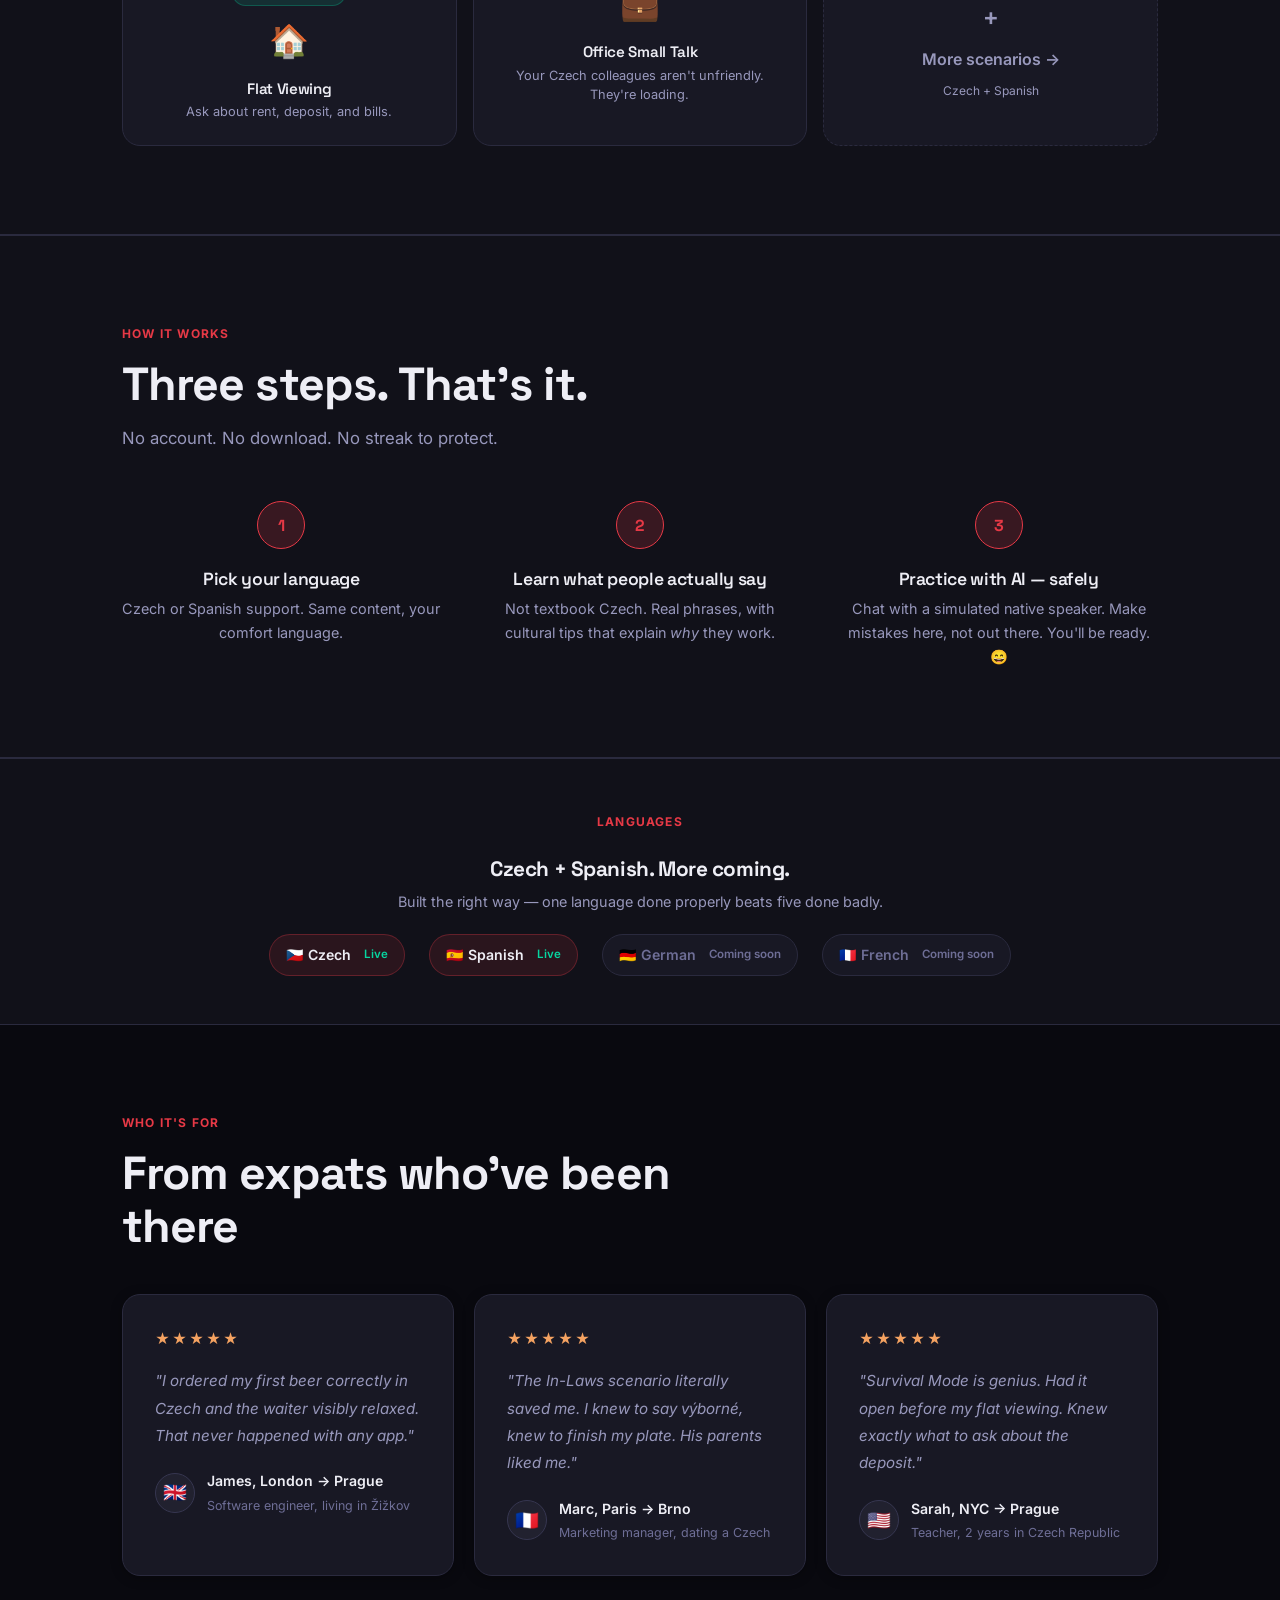
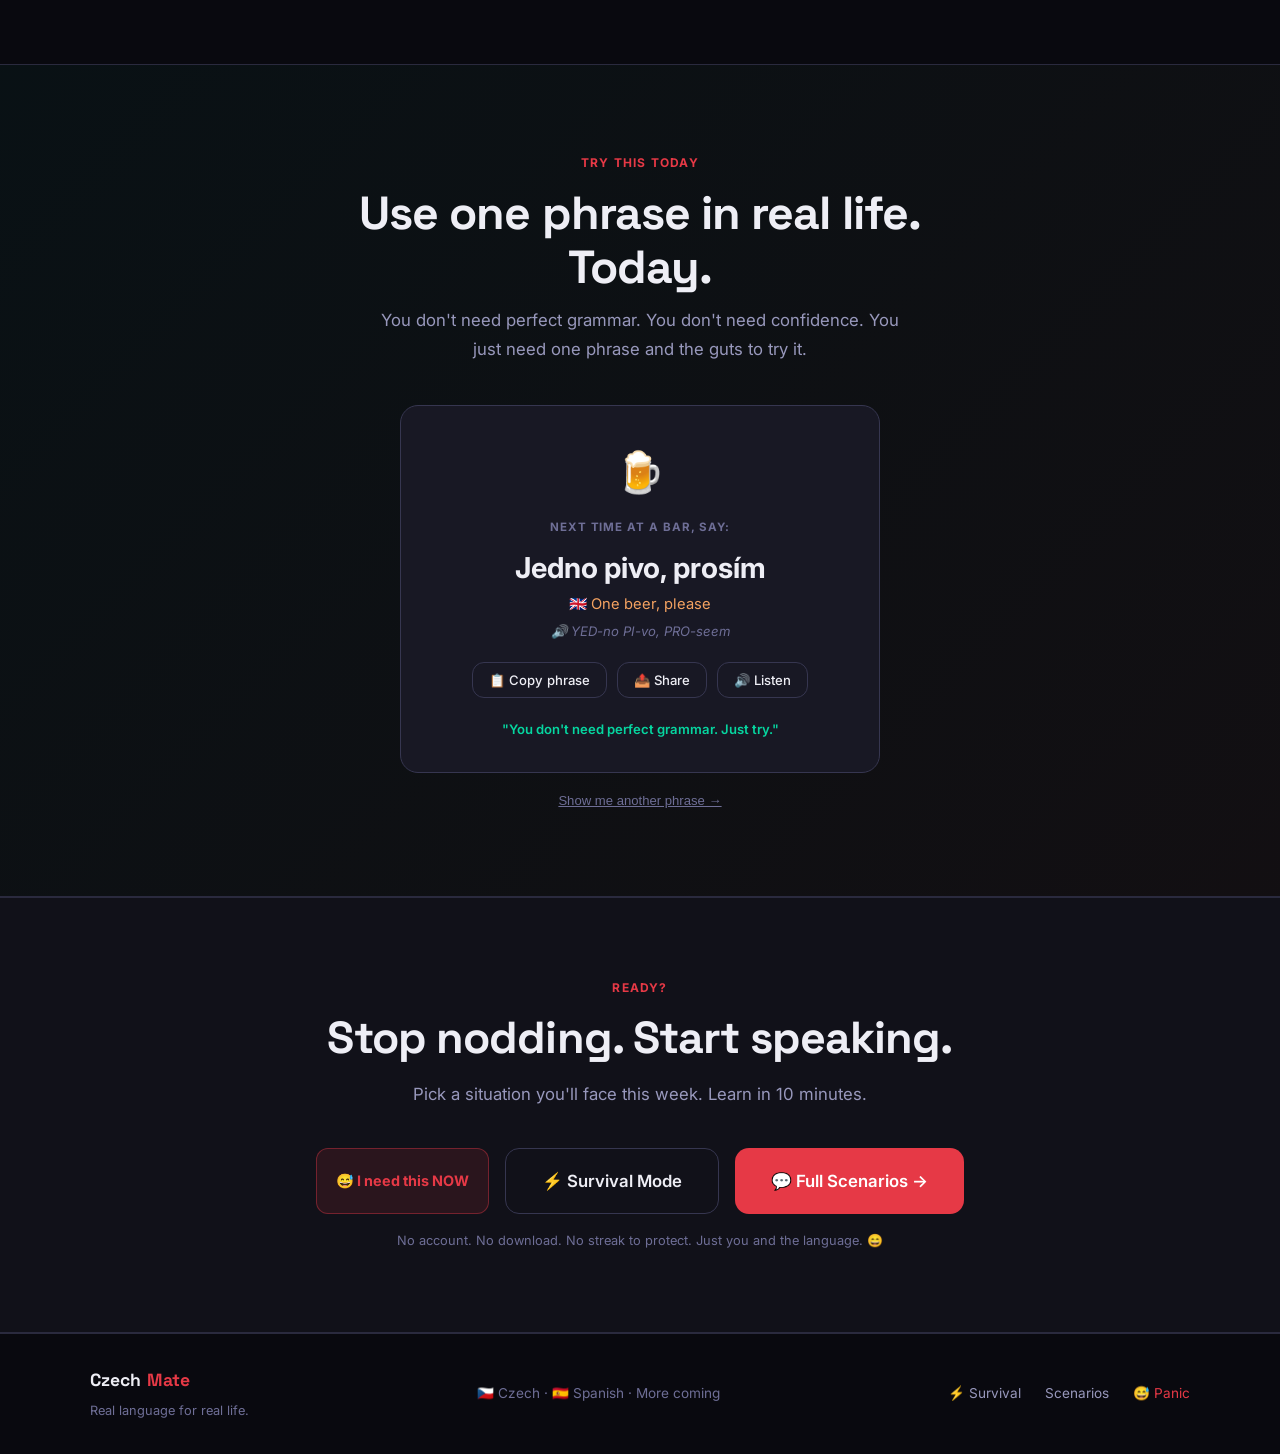
==== commit b71cb243: "UI/UX quality pass — polish, accessibility, mobile improvements - styles.css: focus-visible states, " ====
--- a/index.html
+++ b/index.html
@@ -69,22 +69,28 @@
     .sp-card .sp-tag.ai { background: rgba(6,214,160,.12); color: var(--green); border: 1px solid rgba(6,214,160,.25); }
 
     /* ── Mode pills ── */
-    .hero-mode-pills { display: flex; gap: .75rem; justify-content: center; flex-wrap: wrap; margin-top: 2rem; }
+    .hero-mode-pills { display: flex; gap: .75rem; justify-content: center; flex-wrap: wrap; margin-top: 2rem; max-width: 680px; margin-left: auto; margin-right: auto; }
     .mode-pill {
       display: flex; align-items: center; gap: .5rem;
       background: var(--s2); border: 1px solid var(--border-l);
       border-radius: var(--r); padding: .65rem 1.1rem;
-      font-size: .88rem; font-weight: 600; text-decoration: none; color: var(--t1); transition: all .2s;
-    }
-    .mode-pill:hover { border-color: var(--t2); transform: translateY(-2px); }
+      font-size: .88rem; font-weight: 600; text-decoration: none; color: var(--t1);
+      transition: border-color .2s, background .2s, transform .2s var(--ease), box-shadow .2s;
+    }
+    .mode-pill:hover { border-color: var(--t2); transform: translateY(-3px); box-shadow: 0 6px 20px rgba(0,0,0,0.3); }
+    .mode-pill:active { transform: translateY(-1px); }
     .mode-pill.survival { border-color: rgba(244,162,97,.4); color: var(--gold); }
-    .mode-pill.survival:hover { border-color: var(--gold); background: rgba(244,162,97,.06); }
+    .mode-pill.survival:hover { border-color: var(--gold); background: rgba(244,162,97,.08); box-shadow: 0 6px 20px rgba(244,162,97,.12); }
     .mode-pill.conversations { border-color: rgba(230,57,70,.4); color: var(--red); }
-    .mode-pill.conversations:hover { border-color: var(--red); background: rgba(230,57,70,.06); }
+    .mode-pill.conversations:hover { border-color: var(--red); background: rgba(230,57,70,.08); box-shadow: 0 6px 20px rgba(230,57,70,.15); }
     .mode-pill.date { border-color: rgba(255,105,180,.4); color: #ff69b4; }
-    .mode-pill.date:hover { border-color: #ff69b4; background: rgba(255,105,180,.06); }
+    .mode-pill.date:hover { border-color: #ff69b4; background: rgba(255,105,180,.08); box-shadow: 0 6px 20px rgba(255,105,180,.15); }
     .mode-pill.impress { border-color: rgba(244,162,97,.4); color: var(--gold); }
-    .mode-pill.impress:hover { border-color: var(--gold); background: rgba(244,162,97,.06); }
+    .mode-pill.impress:hover { border-color: var(--gold); background: rgba(244,162,97,.08); box-shadow: 0 6px 20px rgba(244,162,97,.12); }
+    @media (max-width: 600px) {
+      .hero-mode-pills { gap: .5rem; }
+      .mode-pill { font-size: .8rem; padding: .55rem .85rem; }
+    }
 
     /* ── Why grid ── */
     .why-grid { display: grid; grid-template-columns: repeat(3, 1fr); gap: 1rem; margin-top: 2.5rem; }
@@ -404,6 +410,11 @@
     // Auto-default to Czech on first visit
     if (!LangUtils.isSet()) LangUtils.set('czech');
     updateNavToggle();
+
+    // Nav scroll shadow
+    window.addEventListener('scroll', () => {
+      document.querySelector('nav').classList.toggle('scrolled', window.scrollY > 10);
+    }, { passive: true });
   </script>
 </body>
 </html>
--- a/styles.css
+++ b/styles.css
@@ -20,12 +20,13 @@
   --blue:     #4361ee;
   --t1:       #eeeef5;
   --t2:       #9898bc;
-  --t3:       #55557a;
+  --t3:       #6e6e96;
   --font-h:   'Space Grotesk', sans-serif;
   --font-b:   'Inter', sans-serif;
   --r:        12px;
   --r-lg:     18px;
   --shadow:   0 8px 32px rgba(0,0,0,0.5);
+  --ease:     cubic-bezier(0.16, 1, 0.3, 1);
 }
 
 html { scroll-behavior: smooth; }
@@ -40,9 +41,11 @@
   position: fixed; top: 0; left: 0; right: 0; z-index: 200;
   display: flex; align-items: center; justify-content: space-between;
   padding: 0 2rem; height: 64px;
-  background: rgba(9,9,15,0.85); backdrop-filter: blur(16px);
+  background: rgba(9,9,15,0.9); backdrop-filter: blur(20px) saturate(180%);
   border-bottom: 1px solid var(--border);
-}
+  transition: box-shadow .3s;
+}
+nav.scrolled { box-shadow: 0 4px 24px rgba(0,0,0,0.4); }
 .logo {
   font-family: var(--font-h); font-size: 1.35rem; font-weight: 700;
   text-decoration: none; color: var(--t1); display: flex; align-items: center; gap: 0.4rem;
@@ -59,13 +62,16 @@
   display: inline-flex; align-items: center; gap: 0.45rem;
   padding: .75rem 1.4rem; border-radius: var(--r);
   font-family: var(--font-b); font-size: .9rem; font-weight: 500;
-  text-decoration: none; cursor: pointer; border: none; transition: all .2s;
-  white-space: nowrap;
+  text-decoration: none; cursor: pointer; border: none;
+  transition: background .2s var(--ease), transform .2s var(--ease), box-shadow .2s var(--ease), border-color .2s;
+  white-space: nowrap; position: relative;
 }
 .btn-primary { background: var(--red); color: #fff; }
-.btn-primary:hover { background: var(--red-d); transform: translateY(-1px); box-shadow: 0 8px 24px var(--red-glow); }
+.btn-primary:hover { background: var(--red-d); transform: translateY(-2px); box-shadow: 0 12px 28px var(--red-glow); }
+.btn-primary:active { transform: translateY(0); box-shadow: none; }
 .btn-ghost { background: transparent; color: var(--t1); border: 1px solid var(--border-l); }
-.btn-ghost:hover { border-color: var(--t2); background: var(--s2); }
+.btn-ghost:hover { border-color: var(--t2); background: var(--s2); transform: translateY(-1px); }
+.btn-ghost:active { transform: translateY(0); }
 .btn-lg { padding: 1rem 2rem; font-size: 1rem; }
 .btn-xl { padding: 1.1rem 2.25rem; font-size: 1.05rem; font-weight: 600; border-radius: 14px; }
 
@@ -145,16 +151,22 @@
 .scenario-card {
   background:var(--s2); border:1px solid var(--border); border-radius:var(--r-lg);
   padding:2rem; cursor:pointer; text-decoration:none; color:inherit; display:block;
-  transition:all .25s; position:relative; overflow:hidden;
+  transition:transform .3s var(--ease), box-shadow .3s var(--ease), border-color .2s;
+  position:relative; overflow:hidden;
   box-shadow: 0 2px 12px rgba(0,0,0,0.35);
 }
 .scenario-card::before {
   content:''; position:absolute; top:0; left:0; right:0; height:3px;
   background:linear-gradient(90deg,var(--red),var(--gold));
-  transform:scaleX(0); transform-origin:left; transition:transform .3s;
+  transform:scaleX(0); transform-origin:left;
+  transition:transform .35s var(--ease);
 }
 .scenario-card:hover::before { transform:scaleX(1); }
-.scenario-card:hover { border-color:var(--border-l); transform:translateY(-5px); box-shadow:0 16px 48px rgba(0,0,0,0.6), 0 0 0 1px var(--border-l); }
+.scenario-card:hover {
+  border-color:var(--border-l); transform:translateY(-6px);
+  box-shadow:0 20px 56px rgba(0,0,0,0.65), 0 0 0 1px var(--border-l);
+}
+.scenario-card:active { transform:translateY(-2px); }
 .scenario-icon { font-size:2.5rem; margin-bottom:1rem; display:block; }
 .scenario-card h3 { font-size:1.15rem; font-weight:600; margin-bottom:.2rem; }
 .cz-title { font-size:.82rem; color:var(--gold); margin-bottom:.75rem; font-style:italic; }
@@ -172,8 +184,12 @@
 
 /* ─── TESTIMONIALS ─── */
 .testimonials-grid { display:grid; grid-template-columns:repeat(auto-fit,minmax(280px,1fr)); gap:1.25rem; margin-top:3rem; }
-.testimonial { background:var(--s2); border:1px solid var(--border); border-radius:var(--r-lg); padding:2rem; box-shadow:0 2px 12px rgba(0,0,0,0.3); transition: transform .2s, box-shadow .2s; }
-.testimonial:hover { transform:translateY(-3px); box-shadow:0 8px 32px rgba(0,0,0,0.45); }
+.testimonial {
+  background:var(--s2); border:1px solid var(--border); border-radius:var(--r-lg);
+  padding:2rem; box-shadow:0 2px 12px rgba(0,0,0,0.3);
+  transition: transform .3s var(--ease), box-shadow .3s var(--ease), border-color .2s;
+}
+.testimonial:hover { transform:translateY(-4px); box-shadow:0 12px 40px rgba(0,0,0,0.5); border-color:var(--border-l); }
 .stars { color:var(--gold); font-size:.9rem; margin-bottom:1rem; letter-spacing:2px; }
 .testimonial blockquote { color:var(--t2); font-size:.95rem; line-height:1.8; margin-bottom:1.25rem; font-style:italic; }
 .t-author { display:flex; align-items:center; gap:.75rem; }
@@ -205,9 +221,12 @@
 .filter-bar { display:flex; align-items:center; gap:.6rem; flex-wrap:wrap; margin-bottom:2rem; }
 .filter-btn {
   font-size:.8rem; font-weight:600; padding:.35rem .9rem; border-radius:100px;
-  background:var(--s2); border:1px solid var(--border); color:var(--t2); cursor:pointer; transition:all .2s;
-}
-.filter-btn.active, .filter-btn:hover { background:var(--red); border-color:var(--red); color:#fff; }
+  background:var(--s2); border:1px solid var(--border); color:var(--t2); cursor:pointer;
+  transition: background .2s, border-color .2s, color .2s, transform .15s var(--ease);
+}
+.filter-btn:hover { border-color:var(--border-l); color:var(--t1); transform:translateY(-1px); }
+.filter-btn.active { background:var(--red); border-color:var(--red); color:#fff; transform:none; }
+.filter-btn.active:hover { background:var(--red-d); }
 
 /* ─── SCENARIO DETAIL ─── */
 .detail-header {
@@ -340,9 +359,11 @@
 .msg .msg-audio-btn { display:inline-flex; align-items:center; gap:.25rem; margin-top:.4rem; padding:.2rem .55rem; border-radius:100px; border:1px solid var(--border); background:transparent; color:var(--t3); font-size:.7rem; cursor:pointer; transition:all .15s; }
 .msg .msg-audio-btn:hover { border-color:var(--red); color:var(--red); }
 .msg-correction {
-  max-width:420px; background:var(--gold-glow); border:1px solid rgba(244,162,97,.3);
-  border-radius:var(--r); padding:.8rem 1rem; font-size:.82rem; color:var(--gold); line-height:1.6;
-}
+  max-width:420px; background:rgba(244,162,97,.08); border:1px solid rgba(244,162,97,.25);
+  border-left:3px solid var(--gold);
+  border-radius:var(--r); padding:.85rem 1rem; font-size:.83rem; color:var(--t2); line-height:1.65;
+}
+.msg-correction strong { color:var(--gold); }
 .correction-label { font-weight:700; font-size:.72rem; text-transform:uppercase; letter-spacing:.06em; margin-bottom:.35rem; display:flex; align-items:center; gap:.3rem; }
 
 .typing-wrap { display:none; }
@@ -365,9 +386,10 @@
 .chat-submit {
   width:44px; height:44px; background:var(--red); border:none; border-radius:var(--r);
   color:#fff; cursor:pointer; display:flex; align-items:center; justify-content:center;
-  font-size:1.1rem; transition:background .2s; flex-shrink:0;
-}
-.chat-submit:hover { background:var(--red-d); }
+  font-size:1.1rem; transition:background .2s, transform .2s var(--ease), box-shadow .2s; flex-shrink:0;
+}
+.chat-submit:hover { background:var(--red-d); transform:scale(1.05); box-shadow:0 4px 16px var(--red-glow); }
+.chat-submit:active { transform:scale(0.97); }
 .chat-hint { font-size:.75rem; color:var(--t3); text-align:center; margin-top:.5rem; }
 
 /* ─── WELCOME / INTRO OVERLAY ─── */
@@ -393,10 +415,49 @@
 @media (max-width:640px) {
   nav { padding:0 1rem; }
   .nav-links { display:none; }
+  .nav-right { gap:.5rem; }
+  .lang-toggle-opt { padding:.35rem .6rem; font-size:.75rem; }
   .hero h1 { font-size:2.4rem; }
   .hero-stats { gap:2rem; }
   .scenarios-grid { grid-template-columns:1fr; }
-}
+  .chat-main { height:calc(100vh - 64px); }
+  .quick-btns { gap:.35rem; }
+  .quick-btn { font-size:.72rem; padding:.3rem .65rem; }
+  .dialogue-line { grid-template-columns:60px 1fr; padding:1.2rem 1rem; }
+  .dl-czech { font-size:1.35rem; }
+}
+@media (max-width:440px) {
+  .nav-right .btn { display:none; }
+}
+
+/* ─── FOCUS STATES ─── */
+:focus-visible {
+  outline: 2px solid var(--red);
+  outline-offset: 3px;
+  border-radius: var(--r);
+}
+button:focus-visible, a:focus-visible, input:focus-visible, select:focus-visible {
+  outline: 2px solid var(--red);
+  outline-offset: 3px;
+}
+.chat-input:focus-visible { outline: none; }
+
+/* ─── REDUCED MOTION ─── */
+@media (prefers-reduced-motion: reduce) {
+  *, *::before, *::after {
+    animation-duration: .01ms !important;
+    animation-iteration-count: 1 !important;
+    transition-duration: .01ms !important;
+    scroll-behavior: auto !important;
+  }
+  html { scroll-behavior: auto; }
+}
+
+/* ─── CUSTOM SCROLLBAR ─── */
+::-webkit-scrollbar { width: 6px; height: 6px; }
+::-webkit-scrollbar-track { background: var(--bg); }
+::-webkit-scrollbar-thumb { background: var(--border-l); border-radius: 3px; }
+::-webkit-scrollbar-thumb:hover { background: var(--t3); }
 
 /* ─── PANIC BTN (global) ─── */
 .panic-btn {
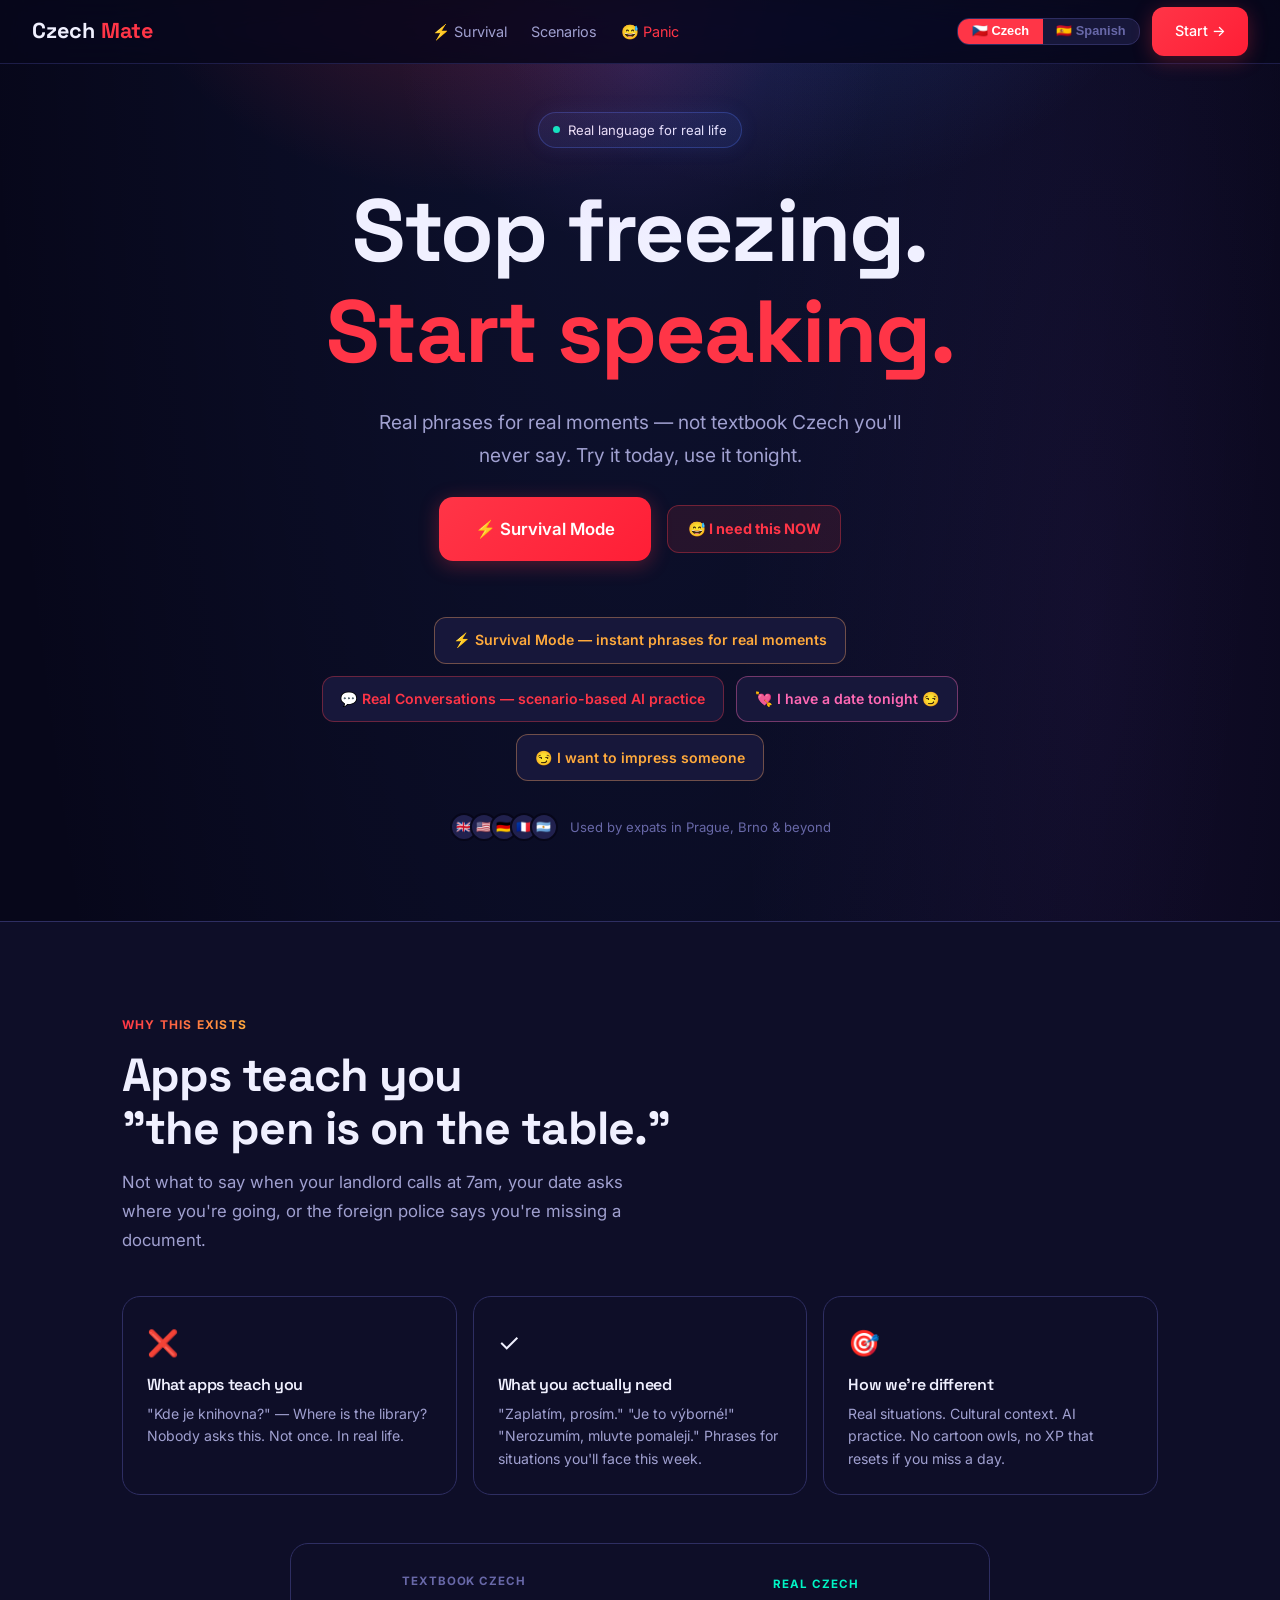
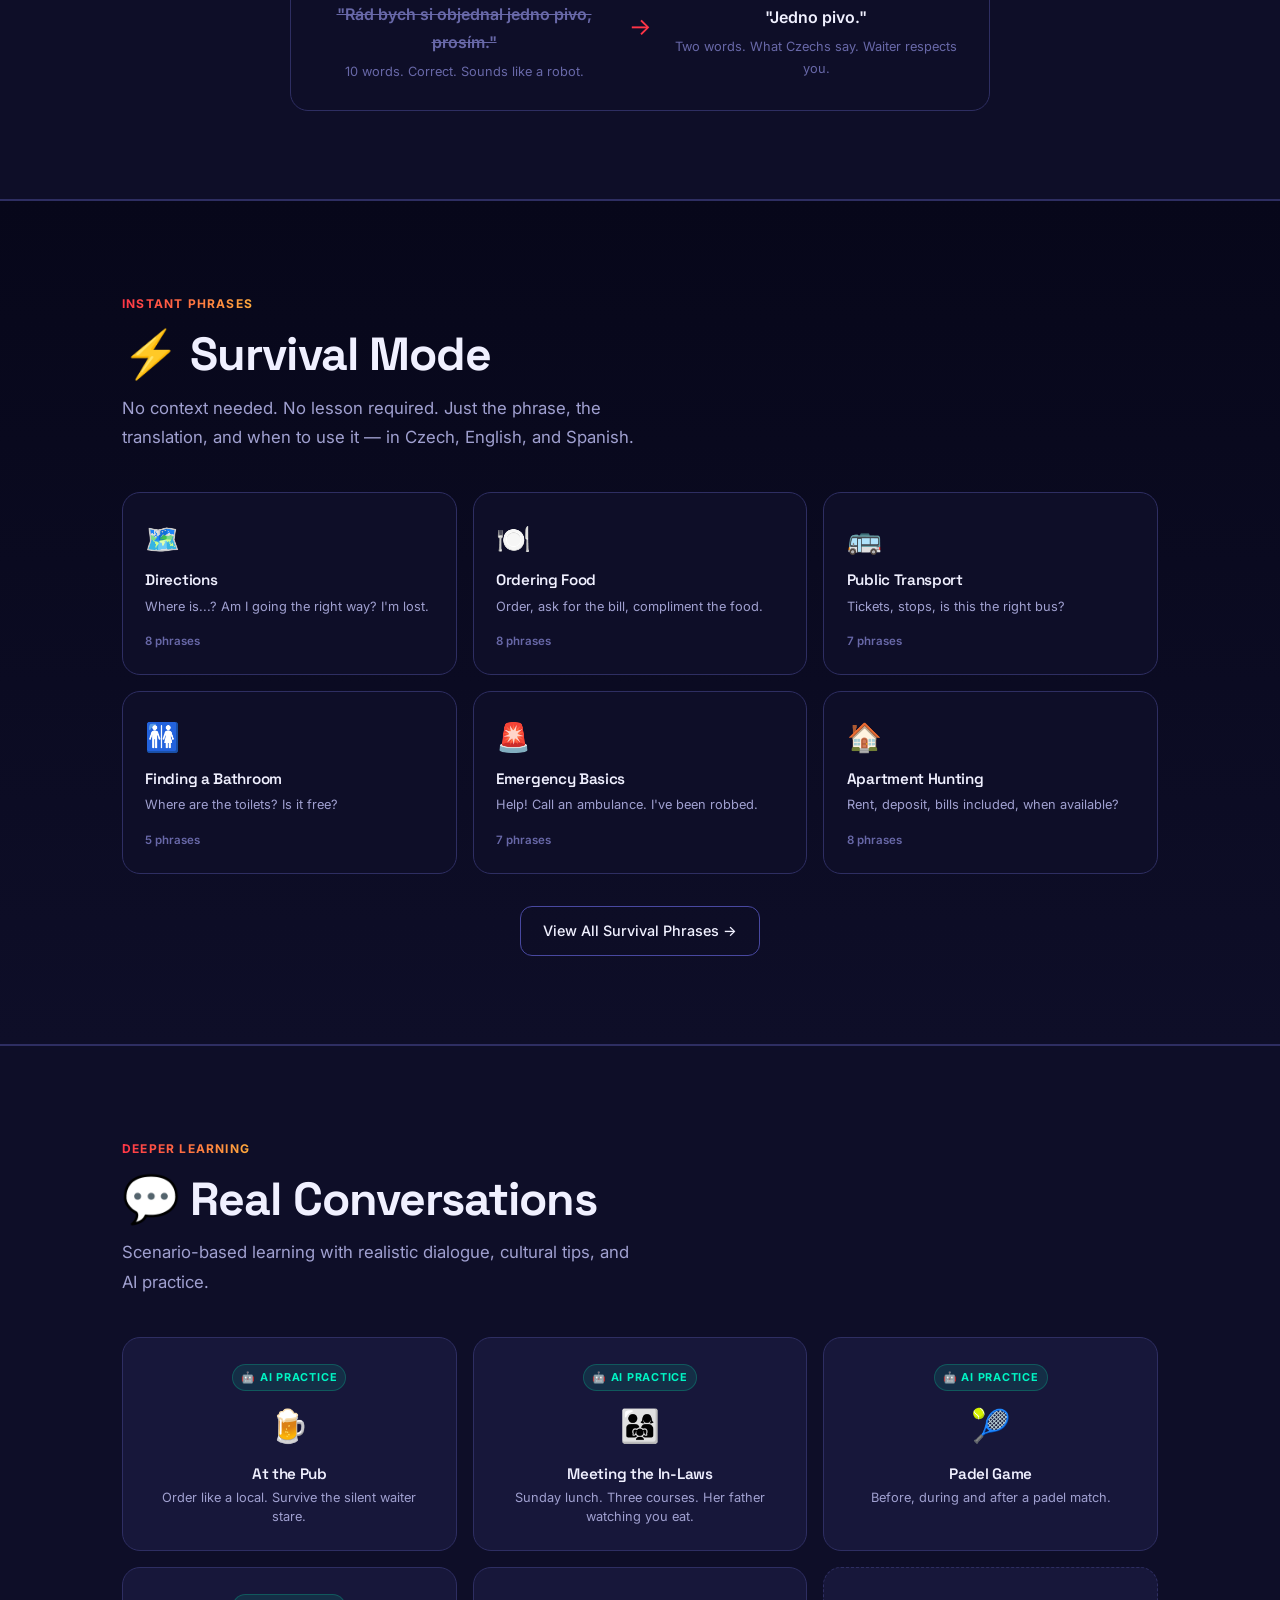
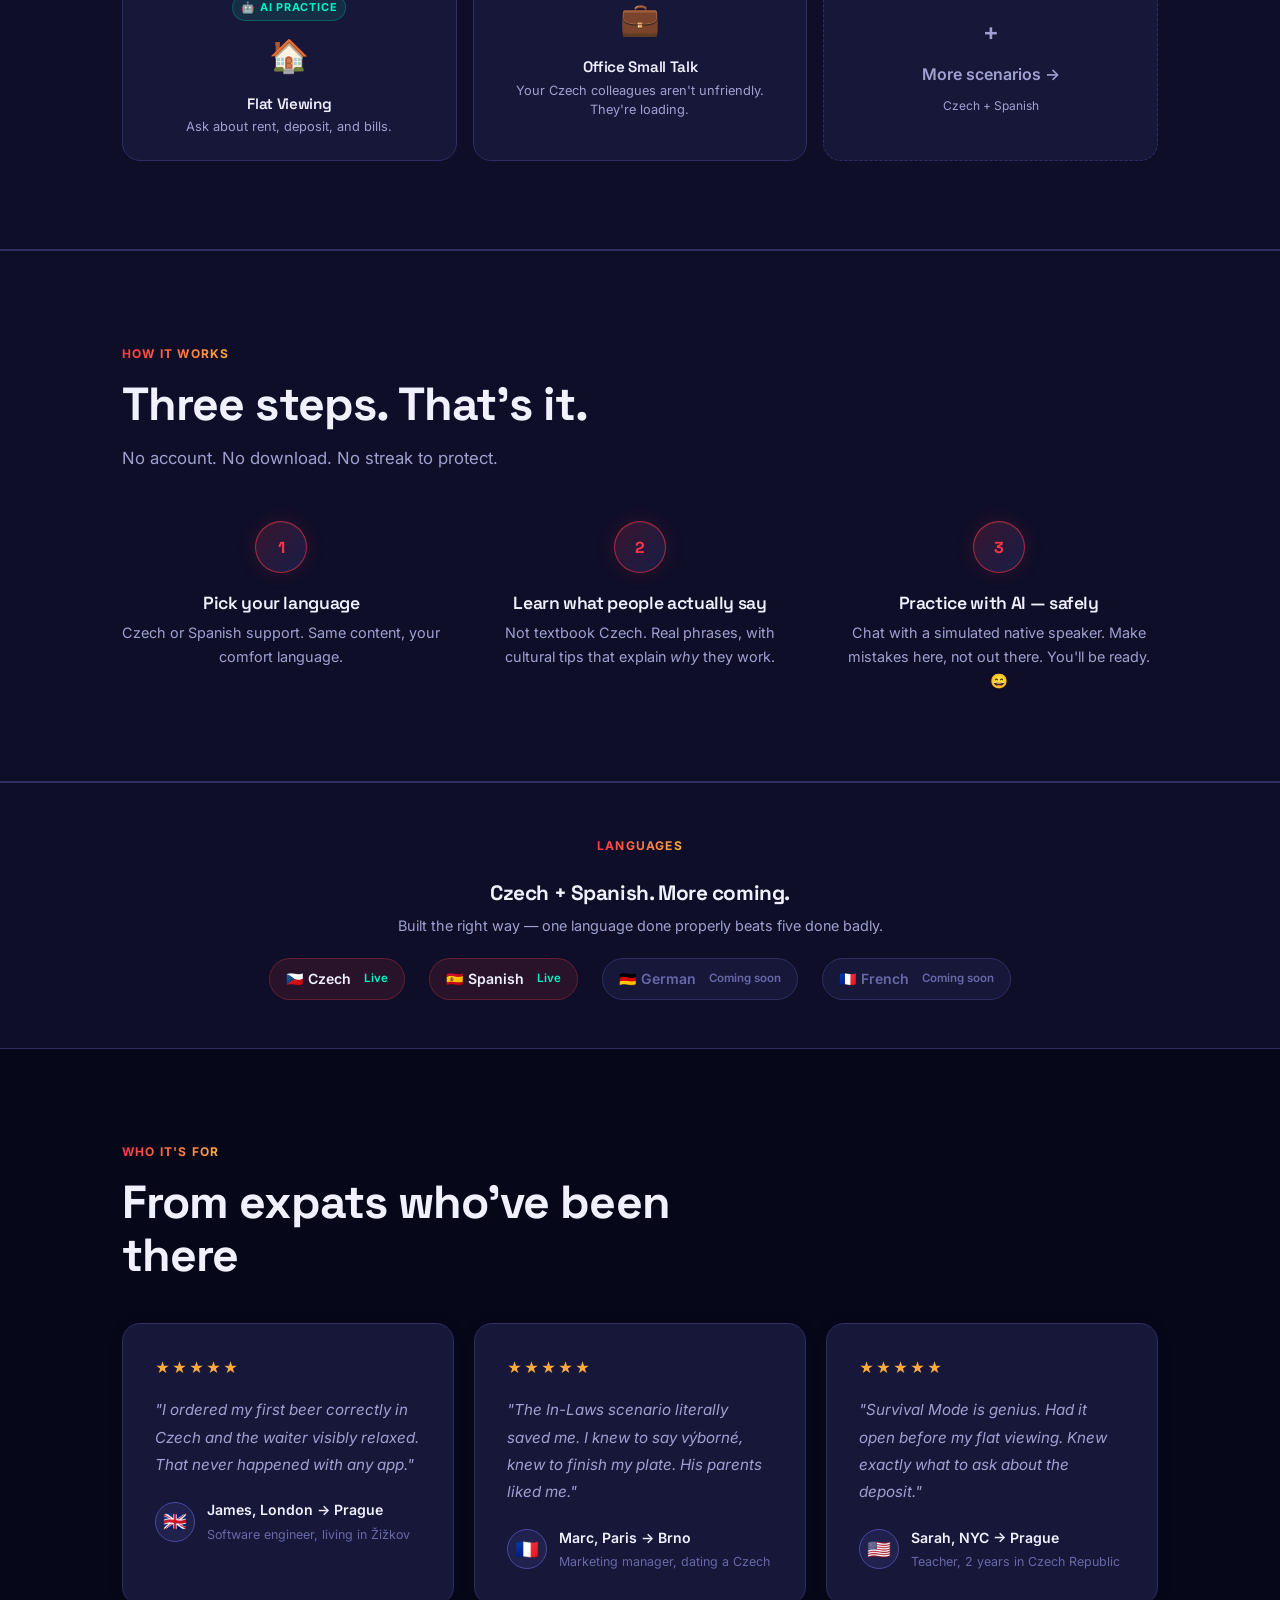
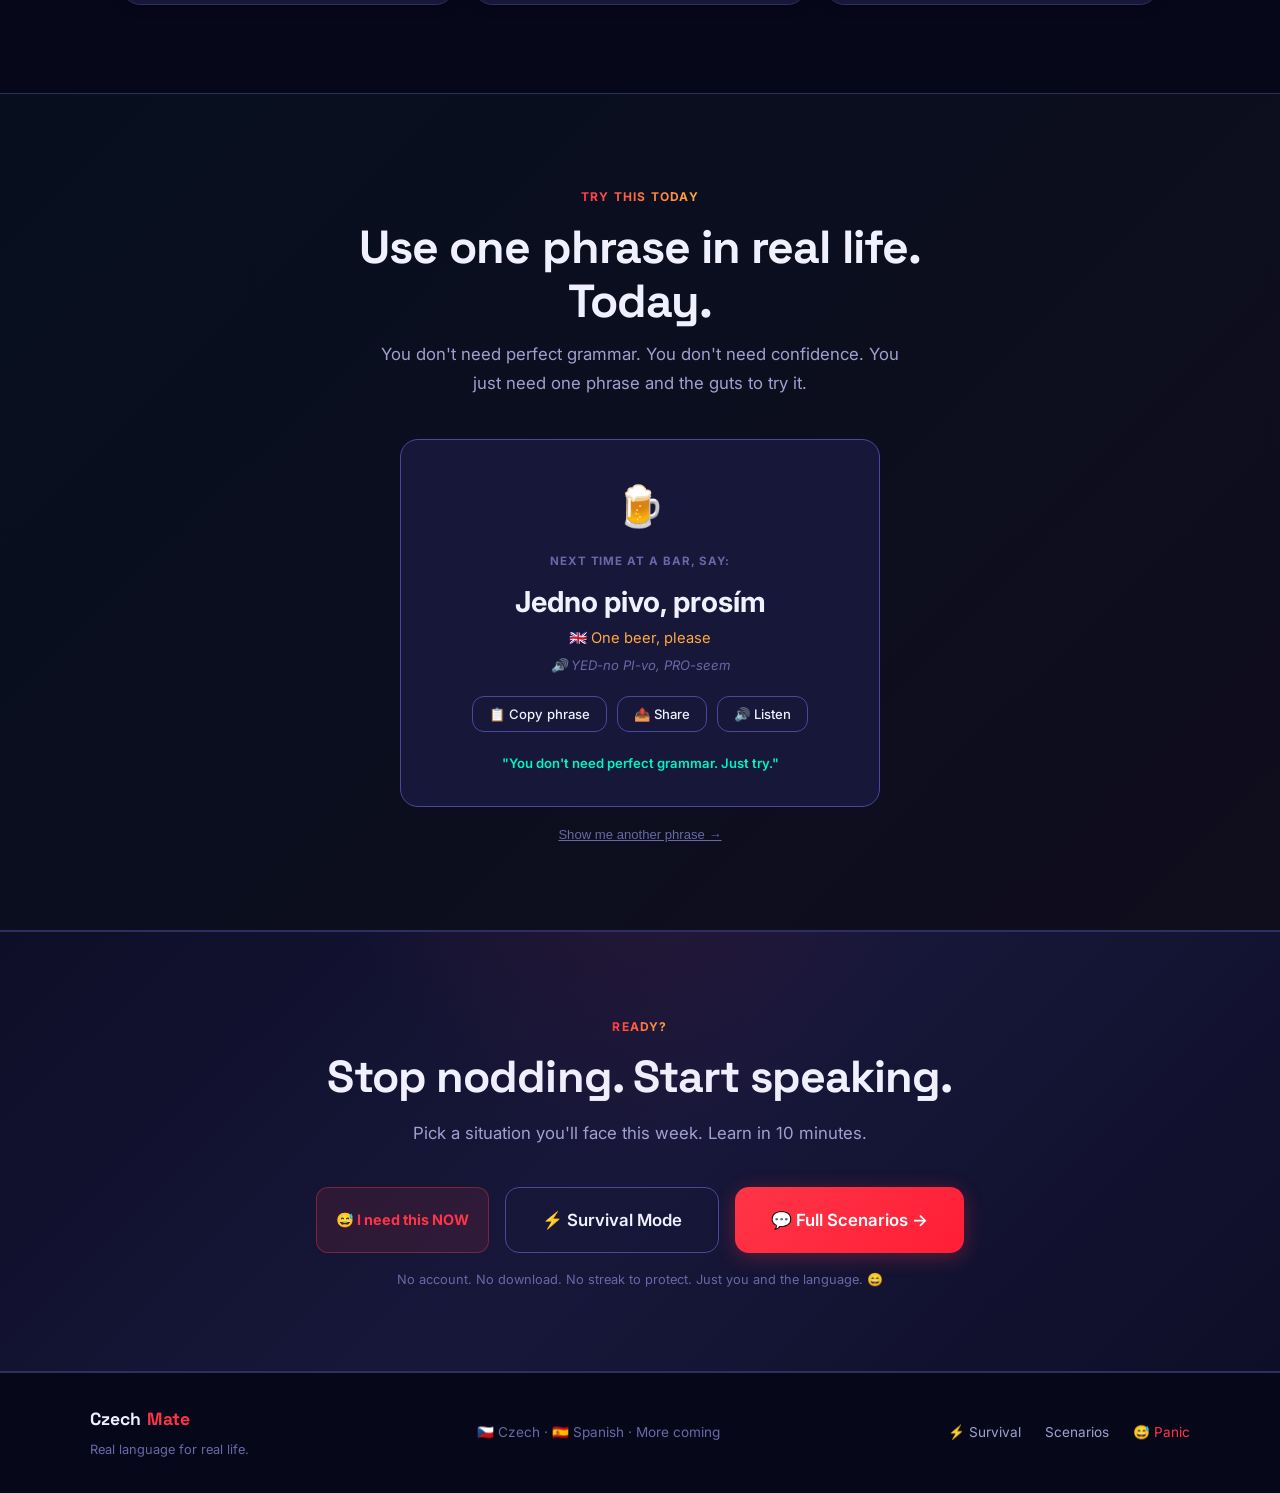
==== commit 267af2a0: "Redesign: brighter colour scheme with Aurora UI Deep navy backgrounds, multi-colour hero glow (red+b" ====
--- a/index.html
+++ b/index.html
@@ -48,7 +48,7 @@
       text-decoration: none; color: inherit; transition: all .25s;
       display: flex; flex-direction: column; gap: .5rem;
     }
-    .surv-card:hover { border-color: var(--gold); transform: translateY(-3px); box-shadow: 0 8px 32px rgba(244,162,97,.12); }
+    .surv-card:hover { border-color: var(--gold); transform: translateY(-3px); box-shadow: 0 8px 32px rgba(255,170,60,.2), 0 0 0 1px rgba(255,170,60,.1); }
     .surv-card .surv-icon { font-size: 1.75rem; }
     .surv-card h4 { font-size: .95rem; font-weight: 600; color: var(--t1); }
     .surv-card p  { font-size: .8rem; color: var(--t2); line-height: 1.5; }
--- a/styles.css
+++ b/styles.css
@@ -5,22 +5,23 @@
 *, *::before, *::after { box-sizing: border-box; margin: 0; padding: 0; }
 
 :root {
-  --bg:       #09090f;
-  --s1:       #111119;
-  --s2:       #181824;
-  --s3:       #21212f;
-  --border:   #2a2a3e;
-  --border-l: #363650;
-  --red:      #e63946;
-  --red-d:    #c1121f;
-  --red-glow: rgba(230,57,70,0.18);
-  --gold:     #f4a261;
-  --gold-glow:rgba(244,162,97,0.15);
-  --green:    #06d6a0;
-  --blue:     #4361ee;
-  --t1:       #eeeef5;
-  --t2:       #9898bc;
-  --t3:       #6e6e96;
+  --bg:       #07071a;
+  --s1:       #0e0e28;
+  --s2:       #17173a;
+  --s3:       #21214e;
+  --border:   #2e2e62;
+  --border-l: #4848a0;
+  --red:      #ff3547;
+  --red-d:    #e0192b;
+  --red-glow: rgba(255,53,71,0.24);
+  --gold:     #ffaa3c;
+  --gold-glow:rgba(255,170,60,0.2);
+  --green:    #00f5c4;
+  --blue:     #4d7cff;
+  --purple:   #a855f7;
+  --t1:       #f0f0ff;
+  --t2:       #a0a0d0;
+  --t3:       #6868a8;
   --font-h:   'Space Grotesk', sans-serif;
   --font-b:   'Inter', sans-serif;
   --r:        12px;
@@ -30,7 +31,13 @@
 }
 
 html { scroll-behavior: smooth; }
-body { background: var(--bg); color: var(--t1); font-family: var(--font-b); line-height: 1.7; }
+body {
+  background: var(--bg);
+  background-image:
+    radial-gradient(ellipse 80% 60% at 50% -5%, rgba(77,124,255,0.1) 0%, transparent 65%),
+    radial-gradient(ellipse 50% 40% at 85% 10%, rgba(168,85,247,0.07) 0%, transparent 55%);
+  color: var(--t1); font-family: var(--font-b); line-height: 1.7;
+}
 
 /* ─── TYPOGRAPHY ─── */
 h1,h2,h3,h4 { font-family: var(--font-h); letter-spacing: -0.02em; line-height: 1.15; }
@@ -41,11 +48,11 @@
   position: fixed; top: 0; left: 0; right: 0; z-index: 200;
   display: flex; align-items: center; justify-content: space-between;
   padding: 0 2rem; height: 64px;
-  background: rgba(9,9,15,0.9); backdrop-filter: blur(20px) saturate(180%);
-  border-bottom: 1px solid var(--border);
+  background: rgba(7,7,26,0.88); backdrop-filter: blur(24px) saturate(220%);
+  border-bottom: 1px solid rgba(72,72,160,0.35);
   transition: box-shadow .3s;
 }
-nav.scrolled { box-shadow: 0 4px 24px rgba(0,0,0,0.4); }
+nav.scrolled { box-shadow: 0 4px 32px rgba(0,0,0,0.5), 0 1px 0 rgba(72,72,160,0.2); }
 .logo {
   font-family: var(--font-h); font-size: 1.35rem; font-weight: 700;
   text-decoration: none; color: var(--t1); display: flex; align-items: center; gap: 0.4rem;
@@ -66,11 +73,11 @@
   transition: background .2s var(--ease), transform .2s var(--ease), box-shadow .2s var(--ease), border-color .2s;
   white-space: nowrap; position: relative;
 }
-.btn-primary { background: var(--red); color: #fff; }
-.btn-primary:hover { background: var(--red-d); transform: translateY(-2px); box-shadow: 0 12px 28px var(--red-glow); }
+.btn-primary { background: linear-gradient(135deg, #ff3547 0%, #ff1e36 100%); color: #fff; box-shadow: 0 4px 20px rgba(255,53,71,0.3); }
+.btn-primary:hover { background: linear-gradient(135deg, #ff1e36 0%, #cc0e20 100%); transform: translateY(-2px); box-shadow: 0 12px 36px rgba(255,53,71,0.45); }
 .btn-primary:active { transform: translateY(0); box-shadow: none; }
 .btn-ghost { background: transparent; color: var(--t1); border: 1px solid var(--border-l); }
-.btn-ghost:hover { border-color: var(--t2); background: var(--s2); transform: translateY(-1px); }
+.btn-ghost:hover { border-color: rgba(168,85,247,0.6); background: rgba(168,85,247,0.06); transform: translateY(-1px); }
 .btn-ghost:active { transform: translateY(0); }
 .btn-lg { padding: 1rem 2rem; font-size: 1rem; }
 .btn-xl { padding: 1.1rem 2.25rem; font-size: 1.05rem; font-weight: 600; border-radius: 14px; }
@@ -82,14 +89,18 @@
 }
 .hero-glow {
   position: absolute; top: -10%; left: 50%; transform: translateX(-50%);
-  width: 900px; height: 700px; pointer-events: none;
-  background: radial-gradient(ellipse at center top, var(--red-glow) 0%, transparent 65%);
+  width: 1100px; height: 800px; pointer-events: none;
+  background:
+    radial-gradient(ellipse 55% 60% at 35% top, rgba(255,53,71,0.26) 0%, transparent 60%),
+    radial-gradient(ellipse 55% 60% at 65% top, rgba(77,124,255,0.2) 0%, transparent 60%),
+    radial-gradient(ellipse 40% 40% at 50% 20%, rgba(168,85,247,0.12) 0%, transparent 55%);
 }
 .hero-badge {
   display: inline-flex; align-items: center; gap: .5rem;
-  background: var(--s2); border: 1px solid var(--border-l);
+  background: rgba(77,124,255,0.1); border: 1px solid rgba(77,124,255,0.3);
   padding: .35rem .9rem; border-radius: 100px; font-size: .82rem;
-  color: var(--t2); margin-bottom: 2rem;
+  color: var(--t1); margin-bottom: 2rem;
+  box-shadow: 0 0 20px rgba(77,124,255,0.1);
 }
 .badge-dot { width:7px; height:7px; background:var(--green); border-radius:50%; animation: pulse 2.5s infinite; }
 @keyframes pulse { 0%,100%{opacity:1} 50%{opacity:.35} }
@@ -121,7 +132,12 @@
 .section-center { text-align: center; }
 .section-center .section-title { margin-left: auto; margin-right: auto; }
 .section-center .section-sub { margin-left: auto; margin-right: auto; }
-.section-tag { font-size:.75rem; font-weight:700; letter-spacing:.1em; text-transform:uppercase; color:var(--red); margin-bottom:.85rem; }
+.section-tag {
+  font-size:.75rem; font-weight:700; letter-spacing:.1em; text-transform:uppercase; margin-bottom:.85rem;
+  background: linear-gradient(90deg, var(--red), var(--gold));
+  -webkit-background-clip: text; -webkit-text-fill-color: transparent;
+  background-clip: text; display: inline-block;
+}
 .section-title { font-size: clamp(1.8rem,4vw,2.9rem); font-weight:700; margin-bottom:.75rem; max-width:600px; }
 .section-sub { font-size:1.05rem; color:var(--t2); max-width:520px; line-height:1.75; margin-bottom:0; }
 
@@ -139,9 +155,11 @@
 .steps { display:grid; grid-template-columns:repeat(auto-fit,minmax(240px,1fr)); gap:2.5rem; margin-top:3rem; }
 .step { text-align:center; }
 .step-num {
-  width:48px; height:48px; border-radius:50%; display:flex; align-items:center; justify-content:center;
+  width:52px; height:52px; border-radius:50%; display:flex; align-items:center; justify-content:center;
   font-family:var(--font-h); font-weight:700; font-size:1rem; margin:0 auto 1.25rem;
-  background:var(--red-glow); border:1px solid var(--red); color:var(--red);
+  background: linear-gradient(135deg, rgba(255,53,71,0.18), rgba(77,124,255,0.15));
+  border:1px solid rgba(255,53,71,0.6); color:var(--red);
+  box-shadow: 0 0 20px rgba(255,53,71,0.15), inset 0 1px 0 rgba(255,255,255,0.06);
 }
 .step h3 { font-size:1.1rem; font-weight:600; margin-bottom:.5rem; }
 .step p { color:var(--t2); font-size:.9rem; line-height:1.65; }
@@ -163,8 +181,8 @@
 }
 .scenario-card:hover::before { transform:scaleX(1); }
 .scenario-card:hover {
-  border-color:var(--border-l); transform:translateY(-6px);
-  box-shadow:0 20px 56px rgba(0,0,0,0.65), 0 0 0 1px var(--border-l);
+  border-color:rgba(255,53,71,0.45); transform:translateY(-6px);
+  box-shadow:0 20px 56px rgba(0,0,0,0.6), 0 0 0 1px rgba(255,53,71,0.2), 0 0 40px rgba(255,53,71,0.08);
 }
 .scenario-card:active { transform:translateY(-2px); }
 .scenario-icon { font-size:2.5rem; margin-bottom:1rem; display:block; }
@@ -200,7 +218,14 @@
 /* ─── CTA BANNER ─── */
 .cta-banner {
   text-align:center; padding:5rem 2rem;
-  background: var(--s1); border-top:1px solid var(--border); border-bottom:1px solid var(--border);
+  background: linear-gradient(135deg, #0e0e28 0%, #17173a 50%, #0e0e28 100%);
+  border-top:1px solid var(--border); border-bottom:1px solid var(--border);
+  position: relative; overflow: hidden;
+}
+.cta-banner::before {
+  content:''; position:absolute; top:-50%; left:50%; transform:translateX(-50%);
+  width:700px; height:500px; pointer-events:none;
+  background: radial-gradient(ellipse at center top, rgba(255,53,71,0.1) 0%, transparent 65%);
 }
 .cta-banner h2 { font-size:clamp(1.8rem,4vw,2.8rem); font-weight:700; margin-bottom:1rem; }
 .cta-banner p { color:var(--t2); font-size:1.05rem; margin-bottom:2.5rem; }
@@ -353,7 +378,7 @@
 @keyframes msgSlideIn { from { opacity:0; transform:translateY(12px); } to { opacity:1; transform:translateY(0); } }
 .msg-bubble { padding:.9rem 1.15rem; border-radius:18px; font-size:.95rem; line-height:1.6; word-wrap:break-word; }
 .msg.ai .msg-bubble { background:var(--s3); border:1px solid var(--border); border-top-left-radius:4px; }
-.msg.user .msg-bubble { background:var(--red); color:#fff; border-top-right-radius:4px; }
+.msg.user .msg-bubble { background: linear-gradient(135deg, #ff3547 0%, #ff1e36 100%); color:#fff; border-top-right-radius:4px; box-shadow: 0 4px 16px rgba(255,53,71,0.3); }
 .msg-meta { font-size:.75rem; color:var(--t3); padding:0 .35rem; }
 .msg.user .msg-meta { text-align:right; }
 .msg .msg-audio-btn { display:inline-flex; align-items:center; gap:.25rem; margin-top:.4rem; padding:.2rem .55rem; border-radius:100px; border:1px solid var(--border); background:transparent; color:var(--t3); font-size:.7rem; cursor:pointer; transition:all .15s; }
@@ -381,14 +406,17 @@
   padding:.85rem 1.1rem; color:var(--t1); font-family:var(--font-b); font-size:.93rem;
   outline:none; transition:border-color .2s;
 }
-.chat-input:focus { border-color:var(--red); }
+.chat-input:focus { border-color:var(--blue); box-shadow: 0 0 0 3px rgba(77,124,255,0.12); }
 .chat-input::placeholder { color:var(--t3); }
 .chat-submit {
-  width:44px; height:44px; background:var(--red); border:none; border-radius:var(--r);
+  width:44px; height:44px;
+  background: linear-gradient(135deg, #ff3547 0%, #ff1e36 100%);
+  border:none; border-radius:var(--r);
   color:#fff; cursor:pointer; display:flex; align-items:center; justify-content:center;
   font-size:1.1rem; transition:background .2s, transform .2s var(--ease), box-shadow .2s; flex-shrink:0;
-}
-.chat-submit:hover { background:var(--red-d); transform:scale(1.05); box-shadow:0 4px 16px var(--red-glow); }
+  box-shadow: 0 2px 12px rgba(255,53,71,0.3);
+}
+.chat-submit:hover { background: linear-gradient(135deg, #ff1e36 0%, #cc0e20 100%); transform:scale(1.05); box-shadow:0 4px 20px rgba(255,53,71,0.5); }
 .chat-submit:active { transform:scale(0.97); }
 .chat-hint { font-size:.75rem; color:var(--t3); text-align:center; margin-top:.5rem; }
 
@@ -456,8 +484,8 @@
 /* ─── CUSTOM SCROLLBAR ─── */
 ::-webkit-scrollbar { width: 6px; height: 6px; }
 ::-webkit-scrollbar-track { background: var(--bg); }
-::-webkit-scrollbar-thumb { background: var(--border-l); border-radius: 3px; }
-::-webkit-scrollbar-thumb:hover { background: var(--t3); }
+::-webkit-scrollbar-thumb { background: linear-gradient(var(--red), var(--purple)); border-radius: 3px; }
+::-webkit-scrollbar-thumb:hover { background: linear-gradient(var(--red-d), var(--purple)); }
 
 /* ─── PANIC BTN (global) ─── */
 .panic-btn {
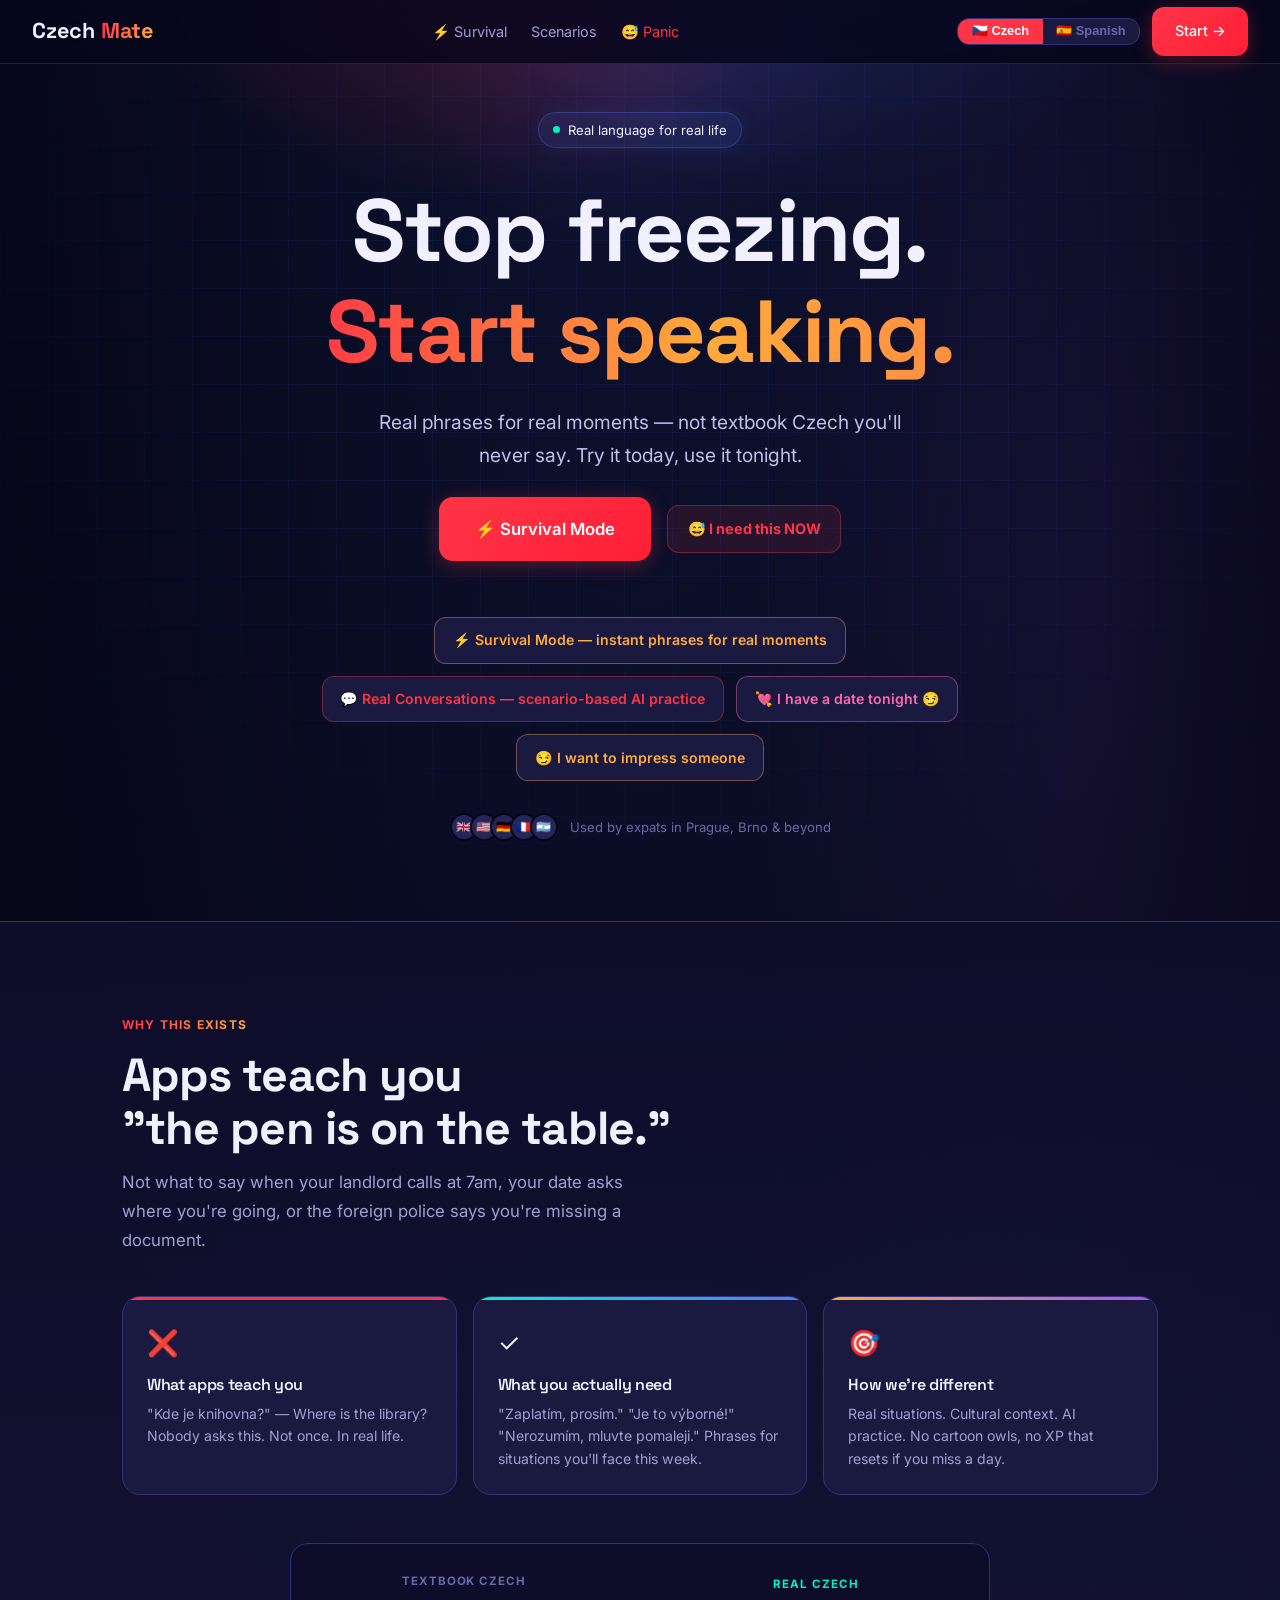
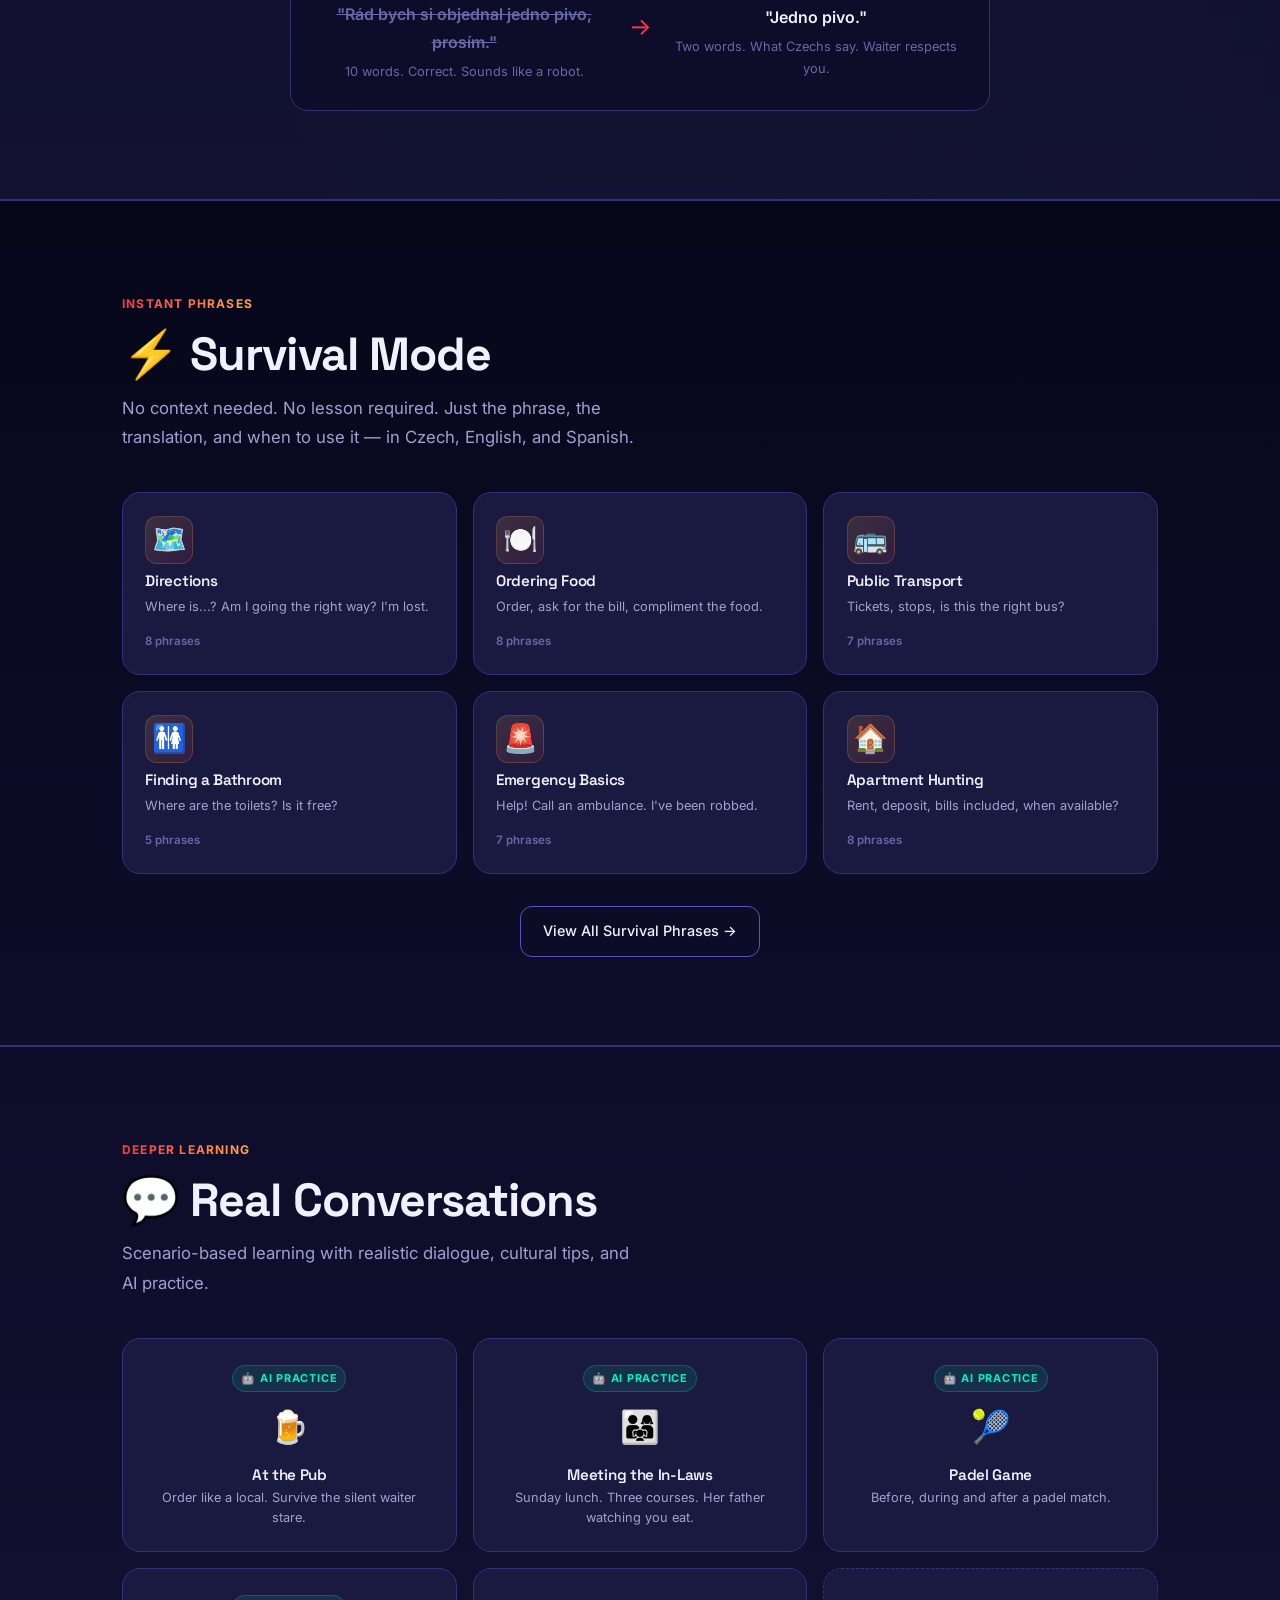
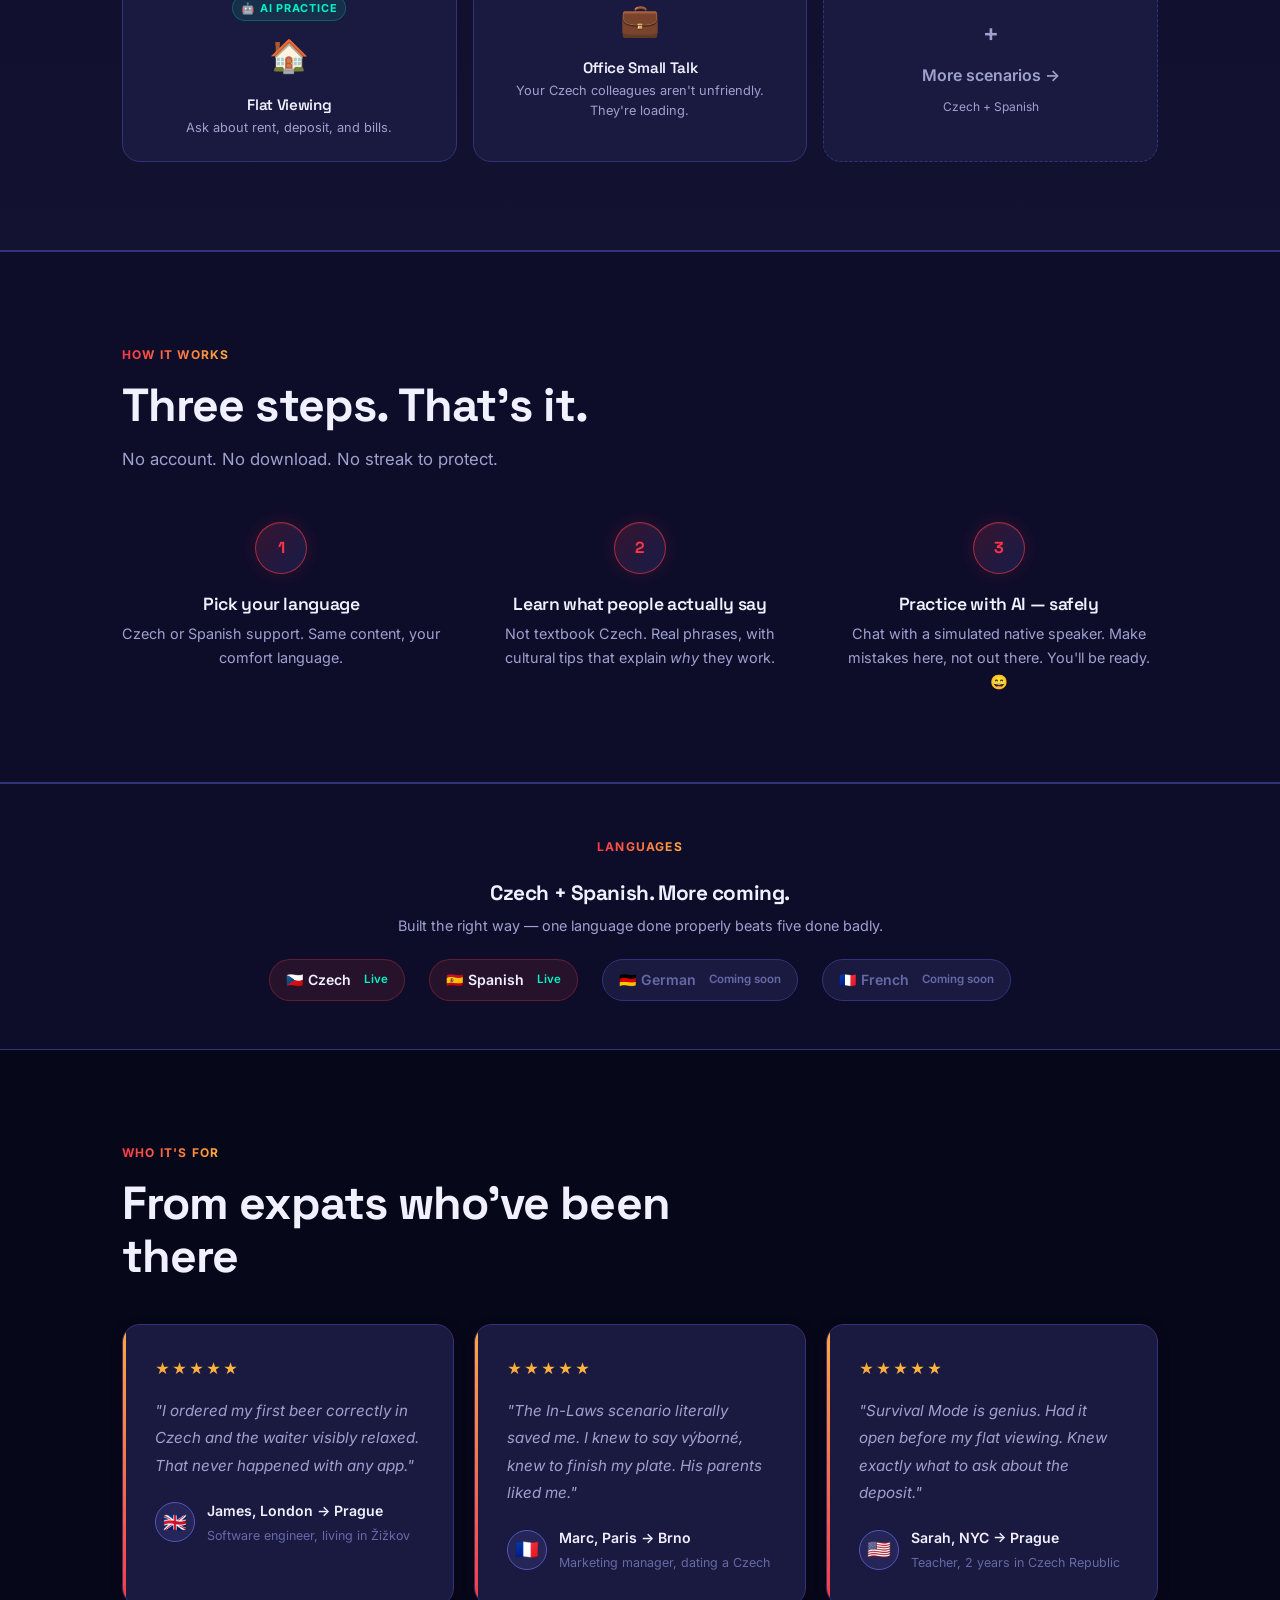
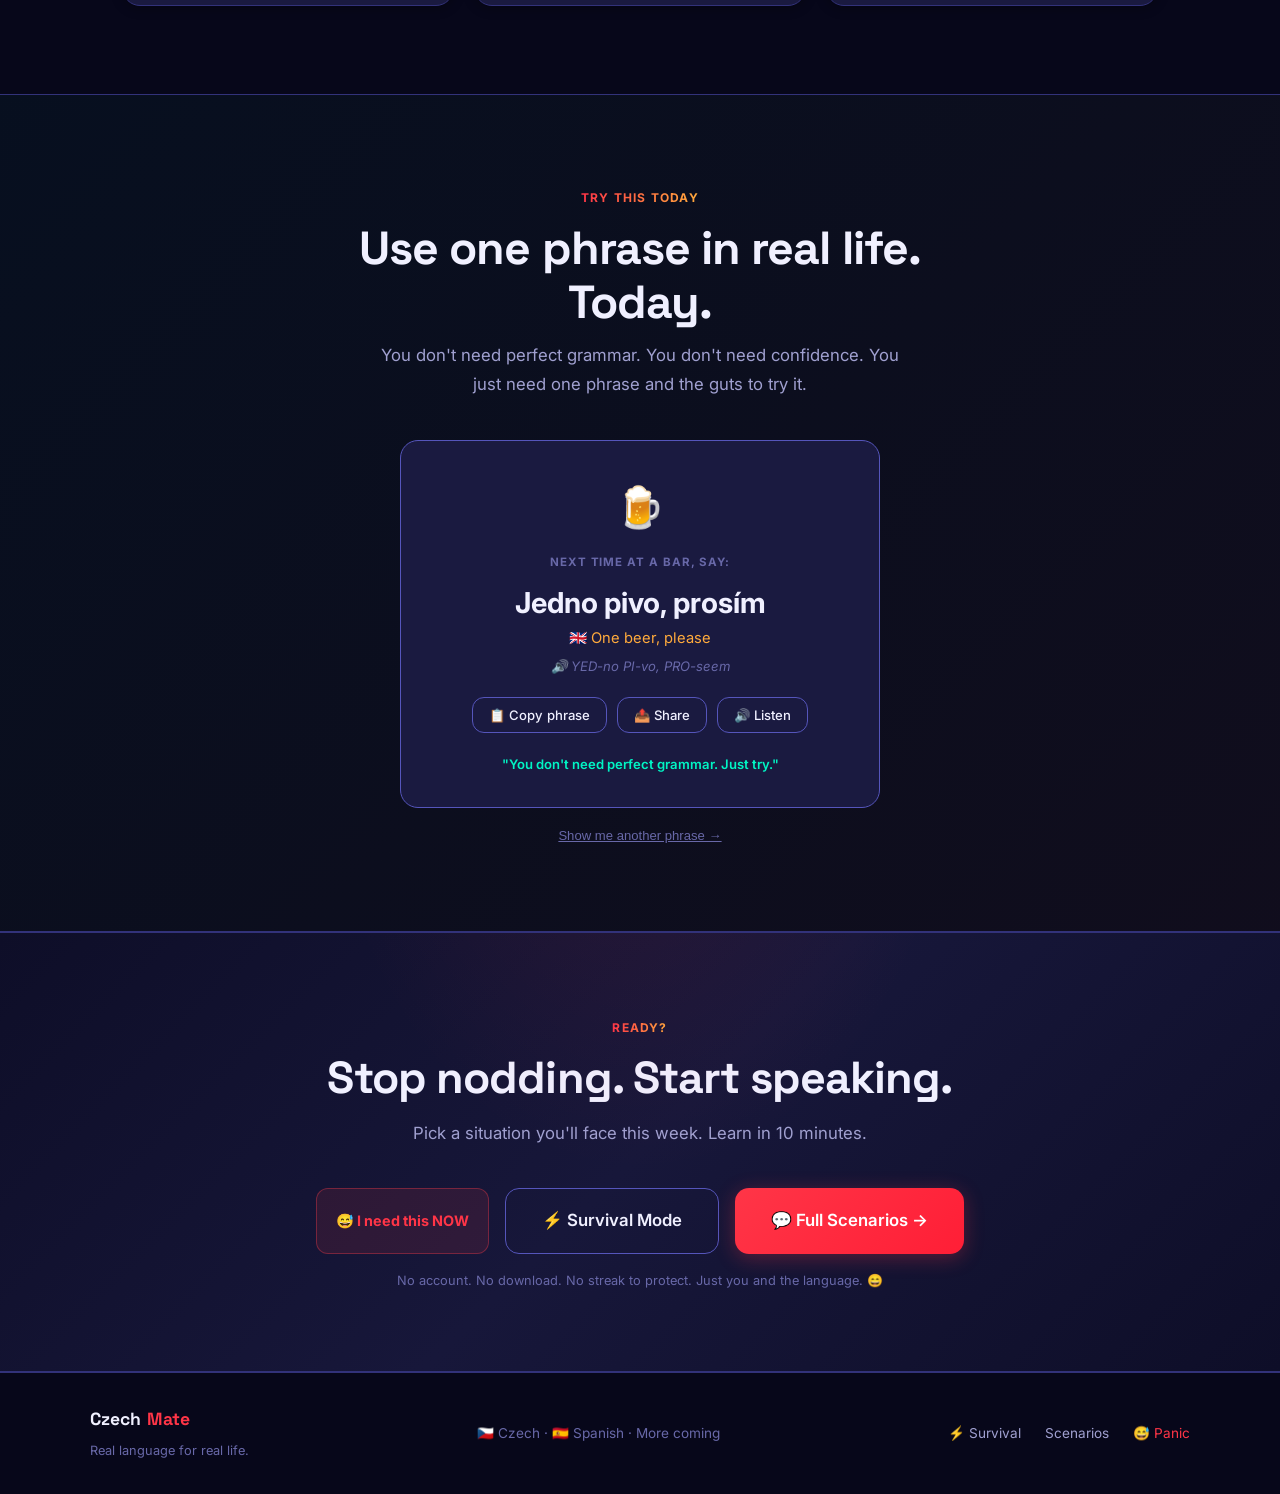
==== commit 9f455d6a: "Design: bolder visual overhaul — gradient headline, grid hero, card accents Gradient text on hero + " ====
--- a/index.html
+++ b/index.html
@@ -43,10 +43,16 @@
     /* ── Survival grid ── */
     .survival-grid { display: grid; grid-template-columns: repeat(3, 1fr); gap: 1rem; margin-top: 2.5rem; }
     .surv-card {
-      background: var(--s1); border: 1px solid var(--border);
+      background: var(--s2); border: 1px solid var(--border);
       border-radius: var(--r-lg); padding: 1.4rem;
       text-decoration: none; color: inherit; transition: all .25s;
       display: flex; flex-direction: column; gap: .5rem;
+    }
+    .surv-card .surv-icon {
+      font-size: 1.75rem; width: 48px; height: 48px;
+      display: flex; align-items: center; justify-content: center;
+      background: linear-gradient(135deg, rgba(255,170,60,0.15), rgba(255,53,71,0.1));
+      border: 1px solid rgba(255,170,60,0.2); border-radius: 12px;
     }
     .surv-card:hover { border-color: var(--gold); transform: translateY(-3px); box-shadow: 0 8px 32px rgba(255,170,60,.2), 0 0 0 1px rgba(255,170,60,.1); }
     .surv-card .surv-icon { font-size: 1.75rem; }
@@ -94,7 +100,11 @@
 
     /* ── Why grid ── */
     .why-grid { display: grid; grid-template-columns: repeat(3, 1fr); gap: 1rem; margin-top: 2.5rem; }
-    .why-card { background: var(--s1); border: 1px solid var(--border); border-radius: var(--r-lg); padding: 1.5rem; }
+    .why-card { background: var(--s2); border: 1px solid var(--border); border-radius: var(--r-lg); padding: 1.5rem; position: relative; overflow: hidden; }
+    .why-card::before { content:''; position:absolute; top:0; left:0; right:0; height:3px; }
+    .why-card:nth-child(1)::before { background: var(--red); }
+    .why-card:nth-child(2)::before { background: linear-gradient(90deg, var(--green), var(--blue)); }
+    .why-card:nth-child(3)::before { background: linear-gradient(90deg, var(--gold), var(--purple)); }
     .why-icon { font-size: 1.6rem; margin-bottom: .75rem; }
     .why-card h4 { font-size: 1rem; font-weight: 600; margin-bottom: .5rem; }
     .why-card p  { font-size: .88rem; color: var(--t2); line-height: 1.6; }
--- a/styles.css
+++ b/styles.css
@@ -6,11 +6,11 @@
 
 :root {
   --bg:       #07071a;
-  --s1:       #0e0e28;
-  --s2:       #17173a;
-  --s3:       #21214e;
-  --border:   #2e2e62;
-  --border-l: #4848a0;
+  --s1:       #0d0d2a;
+  --s2:       #1a1a40;
+  --s3:       #252558;
+  --border:   #32327a;
+  --border-l: #5555bb;
   --red:      #ff3547;
   --red-d:    #e0192b;
   --red-glow: rgba(255,53,71,0.24);
@@ -57,7 +57,11 @@
   font-family: var(--font-h); font-size: 1.35rem; font-weight: 700;
   text-decoration: none; color: var(--t1); display: flex; align-items: center; gap: 0.4rem;
 }
-.logo .accent { color: var(--red); }
+.logo .accent {
+  background: linear-gradient(90deg, var(--red), var(--gold));
+  -webkit-background-clip: text; -webkit-text-fill-color: transparent;
+  background-clip: text;
+}
 .logo .flag { font-size: 1rem; }
 .nav-links { display: flex; align-items: center; gap: 1.5rem; list-style: none; }
 .nav-links a { color: var(--t2); text-decoration: none; font-size: 0.9rem; transition: color .2s; }
@@ -87,6 +91,17 @@
   min-height: 100vh; display: flex; align-items: center; justify-content: center;
   text-align: center; padding: 7rem 2rem 5rem; position: relative; overflow: hidden;
 }
+.hero::after {
+  content: '';
+  position: absolute; inset: 0; pointer-events: none; z-index: 0;
+  background-image:
+    linear-gradient(rgba(77,124,255,0.06) 1px, transparent 1px),
+    linear-gradient(90deg, rgba(77,124,255,0.06) 1px, transparent 1px);
+  background-size: 48px 48px;
+  mask-image: radial-gradient(ellipse 80% 80% at 50% 40%, black 30%, transparent 80%);
+  -webkit-mask-image: radial-gradient(ellipse 80% 80% at 50% 40%, black 30%, transparent 80%);
+}
+.hero > * { position: relative; z-index: 1; }
 .hero-glow {
   position: absolute; top: -10%; left: 50%; transform: translateX(-50%);
   width: 1100px; height: 800px; pointer-events: none;
@@ -109,11 +124,16 @@
   font-size: clamp(2.8rem, 7vw, 5.5rem); font-weight: 700;
   margin-bottom: 1.5rem; max-width: 820px; margin-left: auto; margin-right: auto;
 }
-.hero h1 .line-red { color: var(--red); display: block; }
+.hero h1 .line-red {
+  display: block;
+  background: linear-gradient(90deg, var(--red) 0%, var(--gold) 60%, #ff8c42 100%);
+  -webkit-background-clip: text; -webkit-text-fill-color: transparent;
+  background-clip: text;
+}
 .hero h1 .line-dim { color: var(--t2); display: block; font-size: 0.65em; font-weight: 400; margin-top: .3rem; letter-spacing: 0; }
 
 .hero-sub {
-  font-size: clamp(.95rem, 2vw, 1.2rem); color: var(--t2);
+  font-size: clamp(.95rem, 2vw, 1.2rem); color: #c0c0e8;
   max-width: 520px; margin: 0 auto 2.5rem; line-height: 1.75;
 }
 .hero-cta { display: flex; align-items: center; justify-content: center; gap: 1rem; flex-wrap: wrap; margin-bottom: 3.5rem; }
@@ -141,7 +161,10 @@
 .section-title { font-size: clamp(1.8rem,4vw,2.9rem); font-weight:700; margin-bottom:.75rem; max-width:600px; }
 .section-sub { font-size:1.05rem; color:var(--t2); max-width:520px; line-height:1.75; margin-bottom:0; }
 
-.full-section { background: var(--s1); border-top: 1px solid var(--border); border-bottom: 1px solid var(--border); }
+.full-section {
+  background: linear-gradient(180deg, var(--s1) 0%, rgba(26,26,64,0.6) 100%);
+  border-top: 1px solid var(--border); border-bottom: 1px solid var(--border);
+}
 
 /* ─── PAIN CARDS ─── */
 .pain-grid { display:grid; grid-template-columns:repeat(auto-fit,minmax(280px,1fr)); gap:1.25rem; margin-top:3rem; }
@@ -167,7 +190,8 @@
 /* ─── SCENARIO CARDS ─── */
 .scenarios-grid { display:grid; grid-template-columns:repeat(auto-fill,minmax(290px,1fr)); gap:1.25rem; margin-top:3rem; }
 .scenario-card {
-  background:var(--s2); border:1px solid var(--border); border-radius:var(--r-lg);
+  background: linear-gradient(145deg, var(--s2) 0%, var(--s3) 100%);
+  border:1px solid var(--border); border-radius:var(--r-lg);
   padding:2rem; cursor:pointer; text-decoration:none; color:inherit; display:block;
   transition:transform .3s var(--ease), box-shadow .3s var(--ease), border-color .2s;
   position:relative; overflow:hidden;
@@ -176,10 +200,10 @@
 .scenario-card::before {
   content:''; position:absolute; top:0; left:0; right:0; height:3px;
   background:linear-gradient(90deg,var(--red),var(--gold));
-  transform:scaleX(0); transform-origin:left;
-  transition:transform .35s var(--ease);
-}
-.scenario-card:hover::before { transform:scaleX(1); }
+  transform:scaleX(0.25); transform-origin:left; opacity:0.5;
+  transition:transform .35s var(--ease), opacity .35s;
+}
+.scenario-card:hover::before { transform:scaleX(1); opacity:1; }
 .scenario-card:hover {
   border-color:rgba(255,53,71,0.45); transform:translateY(-6px);
   box-shadow:0 20px 56px rgba(0,0,0,0.6), 0 0 0 1px rgba(255,53,71,0.2), 0 0 40px rgba(255,53,71,0.08);
@@ -203,12 +227,20 @@
 /* ─── TESTIMONIALS ─── */
 .testimonials-grid { display:grid; grid-template-columns:repeat(auto-fit,minmax(280px,1fr)); gap:1.25rem; margin-top:3rem; }
 .testimonial {
-  background:var(--s2); border:1px solid var(--border); border-radius:var(--r-lg);
+  background: var(--s2); border:1px solid var(--border); border-radius:var(--r-lg);
   padding:2rem; box-shadow:0 2px 12px rgba(0,0,0,0.3);
   transition: transform .3s var(--ease), box-shadow .3s var(--ease), border-color .2s;
-}
-.testimonial:hover { transform:translateY(-4px); box-shadow:0 12px 40px rgba(0,0,0,0.5); border-color:var(--border-l); }
-.stars { color:var(--gold); font-size:.9rem; margin-bottom:1rem; letter-spacing:2px; }
+  position: relative; overflow: hidden;
+}
+.testimonial::before {
+  content:''; position:absolute; left:0; top:0; bottom:0; width:3px;
+  background: linear-gradient(180deg, var(--gold), var(--red));
+}
+.testimonial:hover { transform:translateY(-4px); box-shadow:0 12px 40px rgba(0,0,0,0.5), 0 0 0 1px rgba(255,170,60,0.15); border-color:rgba(255,170,60,0.35); }
+.stars { font-size:.9rem; margin-bottom:1rem; letter-spacing:2px;
+  background: linear-gradient(90deg, var(--gold), #ffcc44);
+  -webkit-background-clip: text; -webkit-text-fill-color: transparent; background-clip: text;
+}
 .testimonial blockquote { color:var(--t2); font-size:.95rem; line-height:1.8; margin-bottom:1.25rem; font-style:italic; }
 .t-author { display:flex; align-items:center; gap:.75rem; }
 .t-avatar { width:40px; height:40px; border-radius:50%; background:var(--s3); display:flex; align-items:center; justify-content:center; font-size:1.2rem; border:1px solid var(--border-l); }
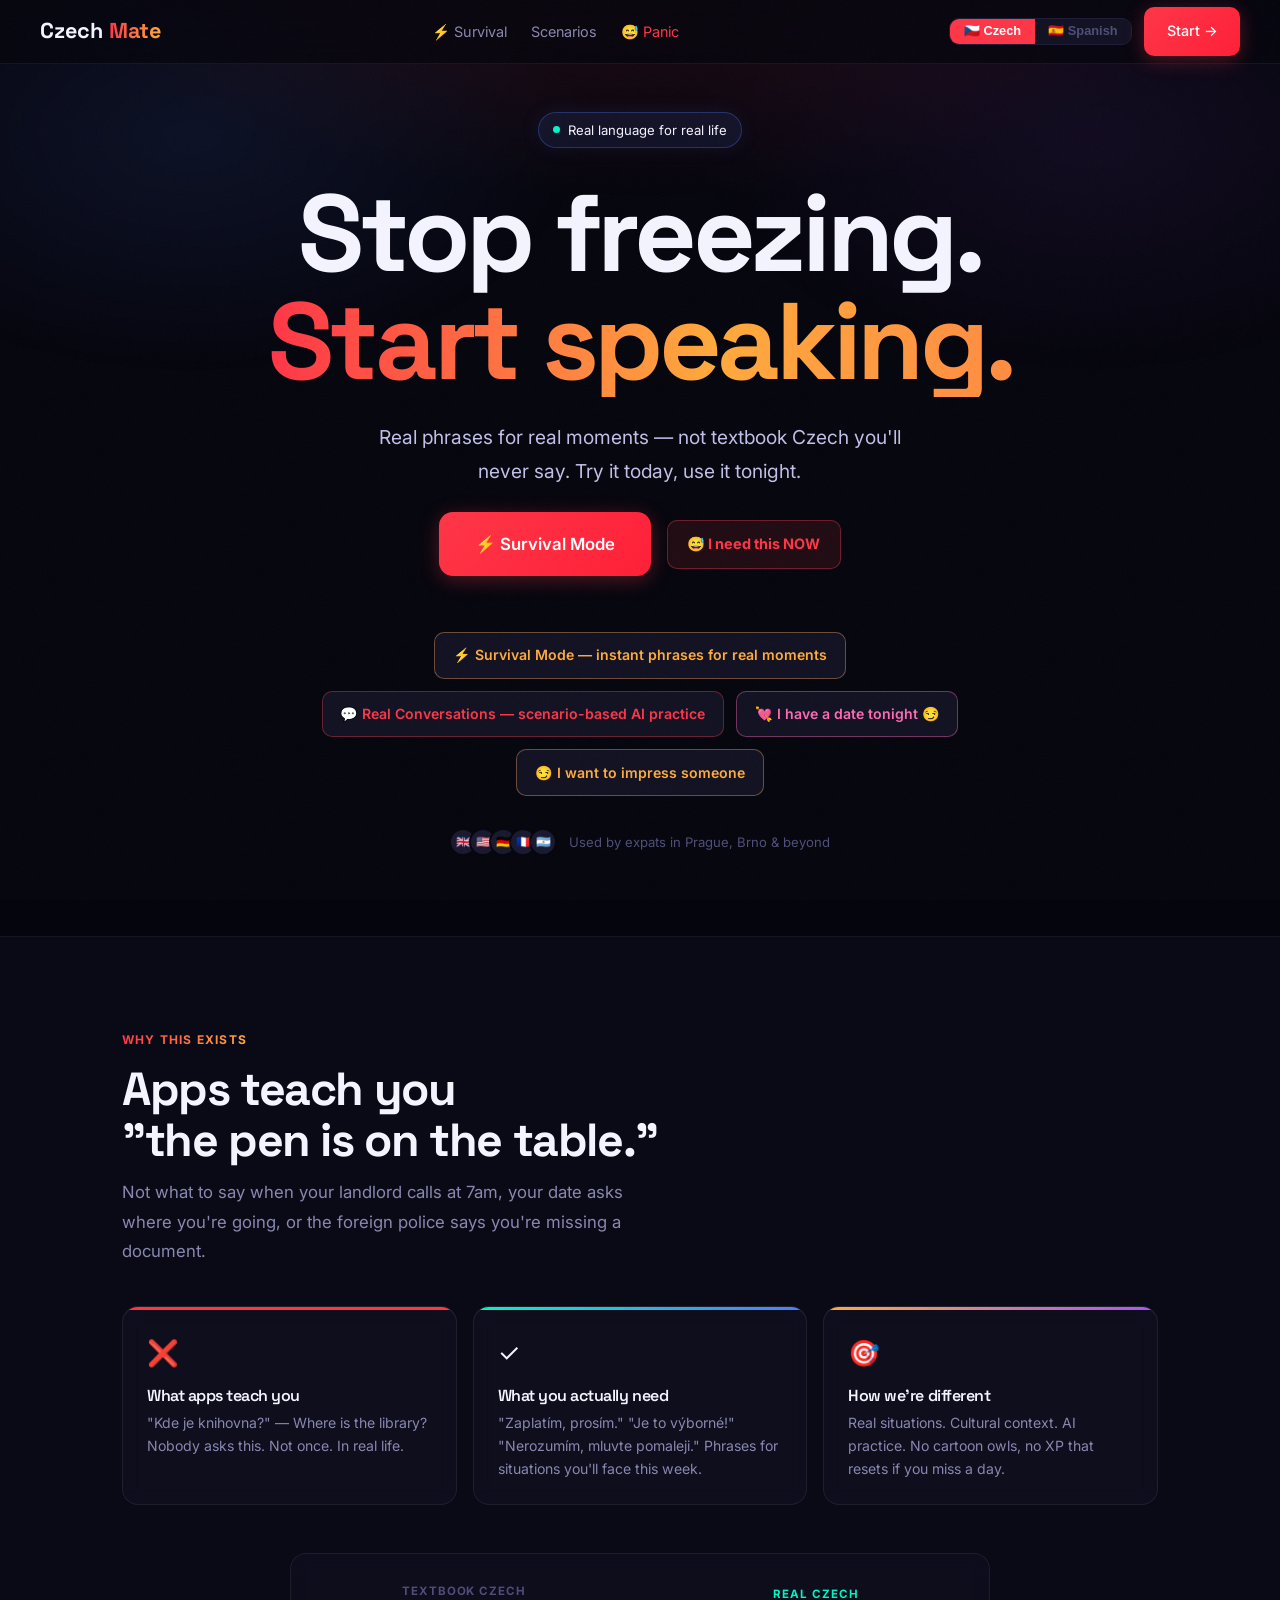
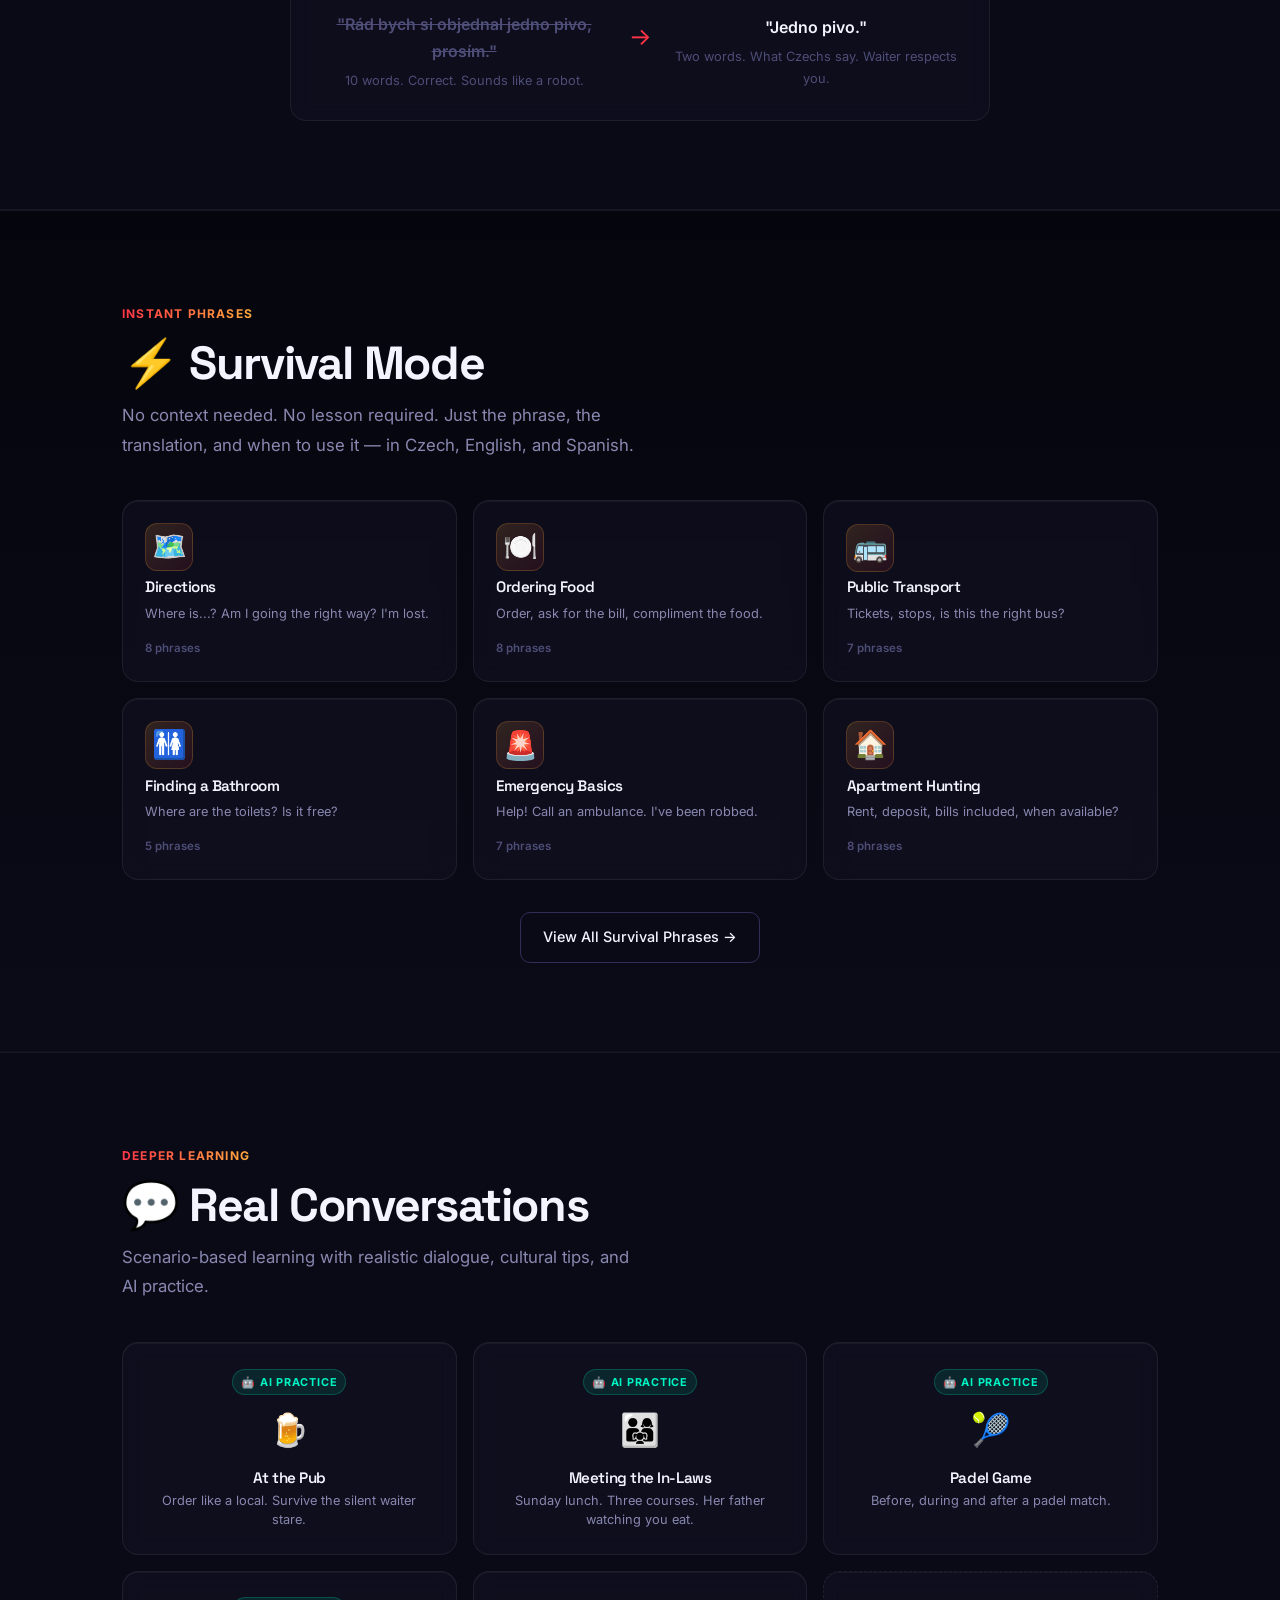
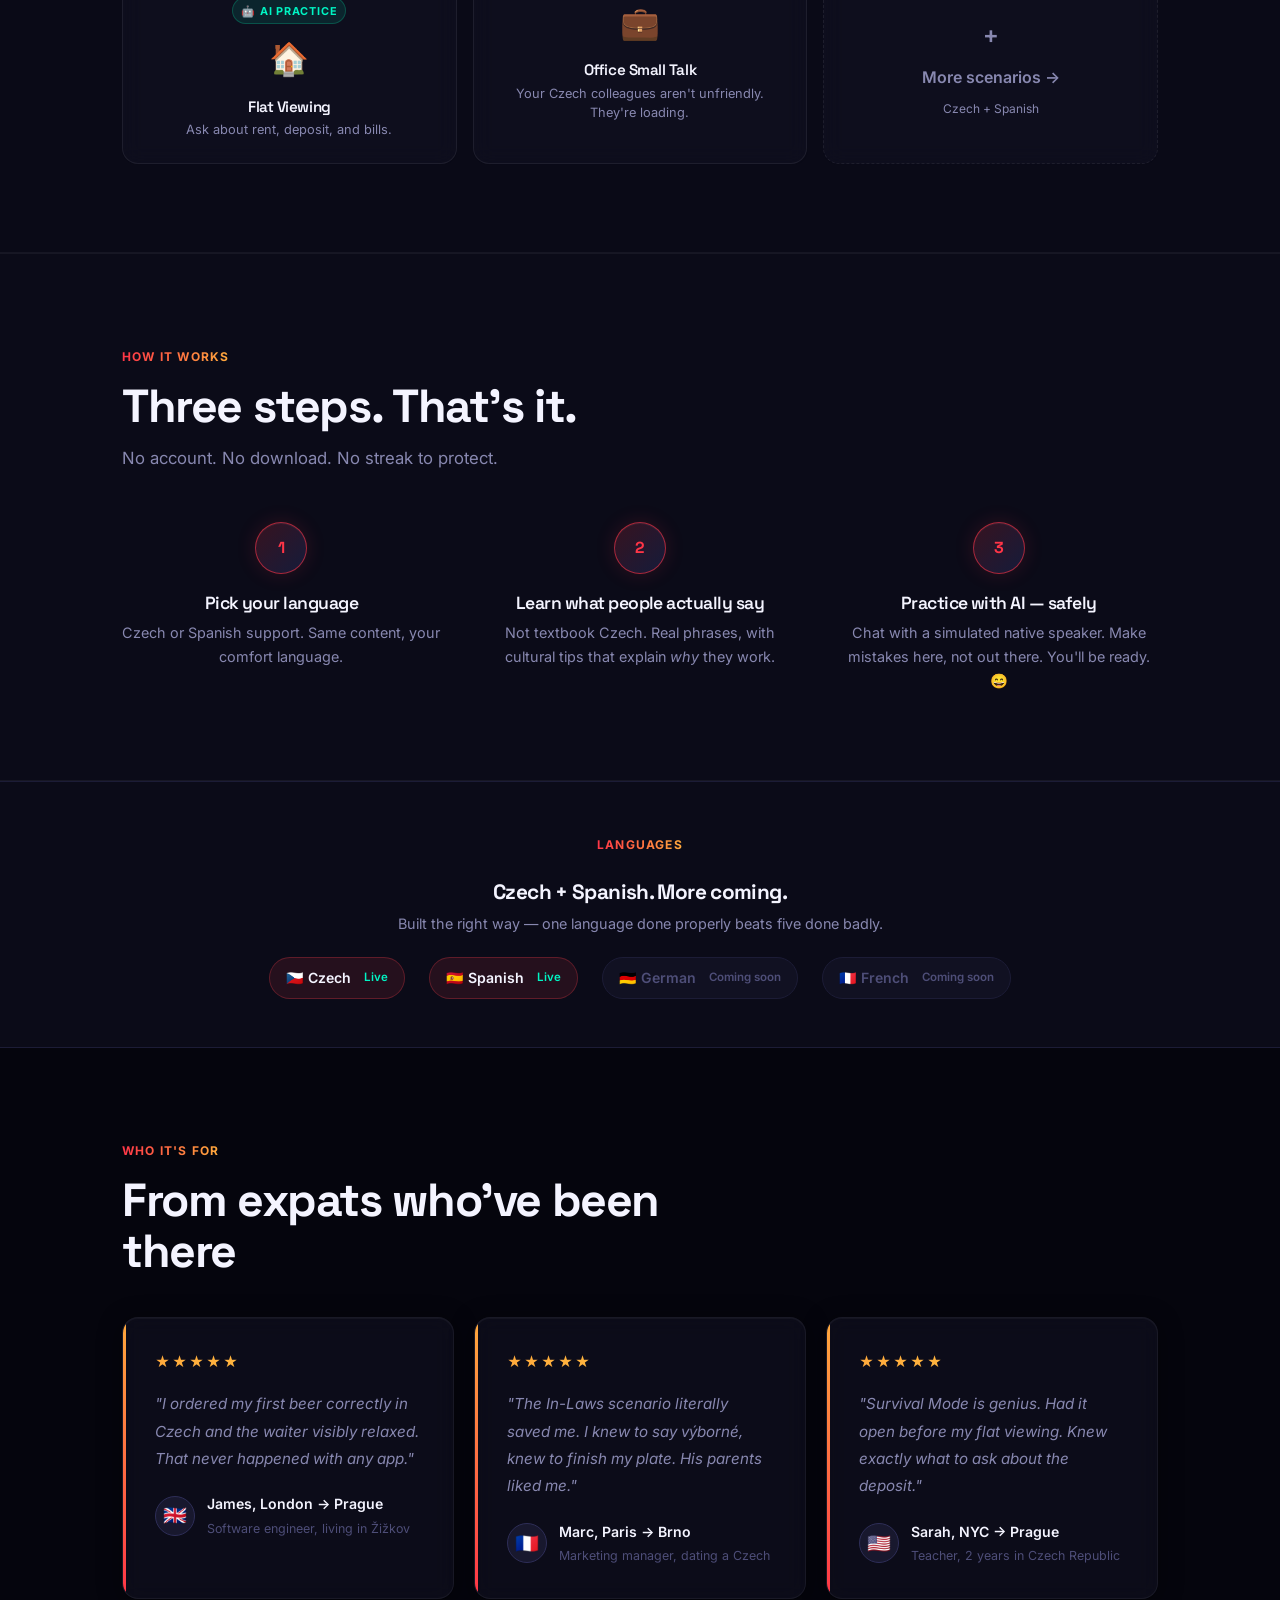
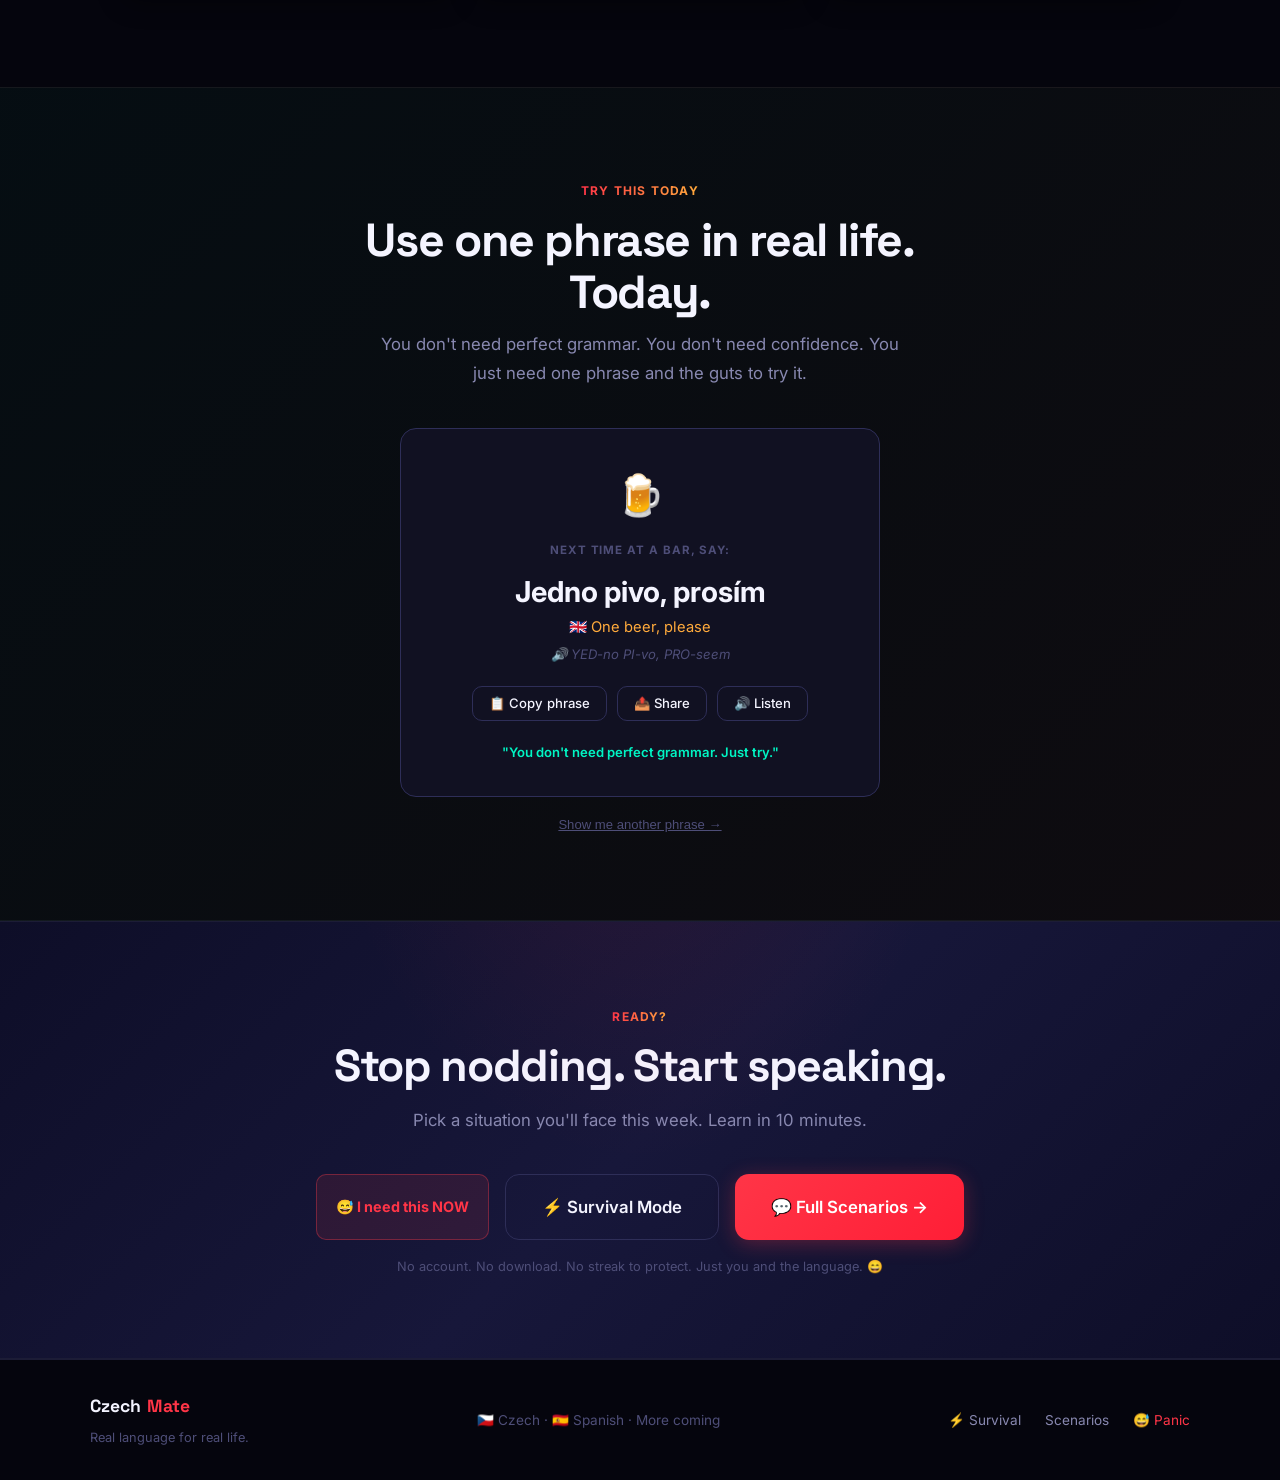
==== commit d3389390: "Design: Dragonfly-inspired — noise grain, glass cards, cinematic hero Near-black bg with noise grain" ====
--- a/index.html
+++ b/index.html
@@ -24,7 +24,8 @@
 
     /* ── Compare strip ── */
     .compare-strip {
-      background: var(--s1); border: 1px solid var(--border);
+      background: rgba(17,17,34,0.5); backdrop-filter: blur(10px); -webkit-backdrop-filter: blur(10px);
+      border: 1px solid rgba(255,255,255,0.07);
       border-radius: var(--r-lg); padding: 1.75rem 2rem;
       display: grid; grid-template-columns: 1fr auto 1fr;
       gap: 1.5rem; align-items: center;
@@ -43,10 +44,11 @@
     /* ── Survival grid ── */
     .survival-grid { display: grid; grid-template-columns: repeat(3, 1fr); gap: 1rem; margin-top: 2.5rem; }
     .surv-card {
-      background: var(--s2); border: 1px solid var(--border);
-      border-radius: var(--r-lg); padding: 1.4rem;
-      text-decoration: none; color: inherit; transition: all .25s;
+      background: rgba(17,17,34,0.6); backdrop-filter: blur(10px); -webkit-backdrop-filter: blur(10px);
+      border: 1px solid rgba(255,255,255,0.07); border-radius: var(--r-lg); padding: 1.4rem;
+      text-decoration: none; color: inherit; transition: all .3s var(--ease);
       display: flex; flex-direction: column; gap: .5rem;
+      box-shadow: inset 0 1px 0 rgba(255,255,255,0.05);
     }
     .surv-card .surv-icon {
       font-size: 1.75rem; width: 48px; height: 48px;
@@ -63,11 +65,12 @@
     /* ── Scenario preview ── */
     .scenario-preview { display: grid; grid-template-columns: repeat(3, 1fr); gap: 1rem; margin-top: 2.5rem; }
     .sp-card {
-      background: var(--s2); border: 1px solid var(--border);
-      border-radius: var(--r-lg); padding: 1.5rem;
-      text-align: center; text-decoration: none; color: inherit; transition: all .25s;
-    }
-    .sp-card:hover { border-color: var(--border-l); transform: translateY(-3px); box-shadow: var(--shadow); }
+      background: rgba(17,17,34,0.6); backdrop-filter: blur(10px); -webkit-backdrop-filter: blur(10px);
+      border: 1px solid rgba(255,255,255,0.07); border-radius: var(--r-lg); padding: 1.5rem;
+      text-align: center; text-decoration: none; color: inherit; transition: all .3s var(--ease);
+      box-shadow: inset 0 1px 0 rgba(255,255,255,0.05);
+    }
+    .sp-card:hover { border-color: rgba(255,53,71,0.25); transform: translateY(-4px); box-shadow: 0 20px 48px rgba(0,0,0,0.5), 0 0 40px rgba(255,53,71,0.06); }
     .sp-card .icon { font-size: 2rem; display: block; margin-bottom: .75rem; }
     .sp-card h4    { font-size: .95rem; font-weight: 600; margin-bottom: .3rem; }
     .sp-card p     { font-size: .8rem; color: var(--t2); line-height: 1.5; }
@@ -100,7 +103,12 @@
 
     /* ── Why grid ── */
     .why-grid { display: grid; grid-template-columns: repeat(3, 1fr); gap: 1rem; margin-top: 2.5rem; }
-    .why-card { background: var(--s2); border: 1px solid var(--border); border-radius: var(--r-lg); padding: 1.5rem; position: relative; overflow: hidden; }
+    .why-card {
+      background: rgba(17,17,34,0.6); backdrop-filter: blur(10px); -webkit-backdrop-filter: blur(10px);
+      border: 1px solid rgba(255,255,255,0.07); border-radius: var(--r-lg); padding: 1.5rem;
+      position: relative; overflow: hidden;
+      box-shadow: inset 0 1px 0 rgba(255,255,255,0.05);
+    }
     .why-card::before { content:''; position:absolute; top:0; left:0; right:0; height:3px; }
     .why-card:nth-child(1)::before { background: var(--red); }
     .why-card:nth-child(2)::before { background: linear-gradient(90deg, var(--green), var(--blue)); }
--- a/styles.css
+++ b/styles.css
@@ -5,54 +5,60 @@
 *, *::before, *::after { box-sizing: border-box; margin: 0; padding: 0; }
 
 :root {
-  --bg:       #07071a;
-  --s1:       #0d0d2a;
-  --s2:       #1a1a40;
-  --s3:       #252558;
-  --border:   #32327a;
-  --border-l: #5555bb;
+  --bg:       #05050d;
+  --s1:       #0b0b18;
+  --s2:       #111122;
+  --s3:       #18182e;
+  --border:   #1c1c36;
+  --border-l: #2e2e58;
   --red:      #ff3547;
   --red-d:    #e0192b;
-  --red-glow: rgba(255,53,71,0.24);
+  --red-glow: rgba(255,53,71,0.22);
   --gold:     #ffaa3c;
-  --gold-glow:rgba(255,170,60,0.2);
+  --gold-glow:rgba(255,170,60,0.18);
   --green:    #00f5c4;
   --blue:     #4d7cff;
   --purple:   #a855f7;
-  --t1:       #f0f0ff;
-  --t2:       #a0a0d0;
-  --t3:       #6868a8;
+  --t1:       #f4f4ff;
+  --t2:       #8888b0;
+  --t3:       #4e4e78;
   --font-h:   'Space Grotesk', sans-serif;
   --font-b:   'Inter', sans-serif;
-  --r:        12px;
-  --r-lg:     18px;
-  --shadow:   0 8px 32px rgba(0,0,0,0.5);
+  --r:        10px;
+  --r-lg:     16px;
+  --shadow:   0 8px 40px rgba(0,0,0,0.7);
   --ease:     cubic-bezier(0.16, 1, 0.3, 1);
 }
 
 html { scroll-behavior: smooth; }
 body {
   background: var(--bg);
-  background-image:
-    radial-gradient(ellipse 80% 60% at 50% -5%, rgba(77,124,255,0.1) 0%, transparent 65%),
-    radial-gradient(ellipse 50% 40% at 85% 10%, rgba(168,85,247,0.07) 0%, transparent 55%);
   color: var(--t1); font-family: var(--font-b); line-height: 1.7;
 }
+/* ─── NOISE GRAIN TEXTURE (Dragonfly-style premium) ─── */
+body::before {
+  content: '';
+  position: fixed; inset: 0; z-index: 9999;
+  pointer-events: none;
+  opacity: 0.032;
+  background-image: url("data:image/svg+xml,%3Csvg xmlns='http://www.w3.org/2000/svg' width='300' height='300'%3E%3Cfilter id='n'%3E%3CfeTurbulence type='fractalNoise' baseFrequency='0.75' numOctaves='4' stitchTiles='stitch'/%3E%3C/filter%3E%3Crect width='300' height='300' filter='url(%23n)'/%3E%3C/svg%3E");
+  background-size: 180px 180px;
+}
 
 /* ─── TYPOGRAPHY ─── */
-h1,h2,h3,h4 { font-family: var(--font-h); letter-spacing: -0.02em; line-height: 1.15; }
+h1,h2,h3,h4 { font-family: var(--font-h); letter-spacing: -0.03em; line-height: 1.1; }
 a { color: inherit; }
 
 /* ─── NAV ─── */
 nav {
   position: fixed; top: 0; left: 0; right: 0; z-index: 200;
   display: flex; align-items: center; justify-content: space-between;
-  padding: 0 2rem; height: 64px;
-  background: rgba(7,7,26,0.88); backdrop-filter: blur(24px) saturate(220%);
-  border-bottom: 1px solid rgba(72,72,160,0.35);
+  padding: 0 2.5rem; height: 64px;
+  background: rgba(5,5,13,0.82); backdrop-filter: blur(28px) saturate(180%);
+  border-bottom: 1px solid rgba(255,255,255,0.06);
   transition: box-shadow .3s;
 }
-nav.scrolled { box-shadow: 0 4px 32px rgba(0,0,0,0.5), 0 1px 0 rgba(72,72,160,0.2); }
+nav.scrolled { box-shadow: 0 1px 0 rgba(255,255,255,0.04), 0 8px 32px rgba(0,0,0,0.6); }
 .logo {
   font-family: var(--font-h); font-size: 1.35rem; font-weight: 700;
   text-decoration: none; color: var(--t1); display: flex; align-items: center; gap: 0.4rem;
@@ -91,24 +97,15 @@
   min-height: 100vh; display: flex; align-items: center; justify-content: center;
   text-align: center; padding: 7rem 2rem 5rem; position: relative; overflow: hidden;
 }
-.hero::after {
-  content: '';
-  position: absolute; inset: 0; pointer-events: none; z-index: 0;
-  background-image:
-    linear-gradient(rgba(77,124,255,0.06) 1px, transparent 1px),
-    linear-gradient(90deg, rgba(77,124,255,0.06) 1px, transparent 1px);
-  background-size: 48px 48px;
-  mask-image: radial-gradient(ellipse 80% 80% at 50% 40%, black 30%, transparent 80%);
-  -webkit-mask-image: radial-gradient(ellipse 80% 80% at 50% 40%, black 30%, transparent 80%);
-}
 .hero > * { position: relative; z-index: 1; }
 .hero-glow {
-  position: absolute; top: -10%; left: 50%; transform: translateX(-50%);
-  width: 1100px; height: 800px; pointer-events: none;
+  position: absolute; top: -20%; left: 50%; transform: translateX(-50%);
+  width: 140vw; height: 120vh; pointer-events: none; z-index: 0;
   background:
-    radial-gradient(ellipse 55% 60% at 35% top, rgba(255,53,71,0.26) 0%, transparent 60%),
-    radial-gradient(ellipse 55% 60% at 65% top, rgba(77,124,255,0.2) 0%, transparent 60%),
-    radial-gradient(ellipse 40% 40% at 50% 20%, rgba(168,85,247,0.12) 0%, transparent 55%);
+    radial-gradient(ellipse 60% 55% at 50% 0%, rgba(255,53,71,0.18) 0%, transparent 65%),
+    radial-gradient(ellipse 40% 40% at 25% 30%, rgba(77,124,255,0.1) 0%, transparent 55%),
+    radial-gradient(ellipse 40% 40% at 75% 30%, rgba(168,85,247,0.08) 0%, transparent 55%);
+  filter: blur(1px);
 }
 .hero-badge {
   display: inline-flex; align-items: center; gap: .5rem;
@@ -121,8 +118,9 @@
 @keyframes pulse { 0%,100%{opacity:1} 50%{opacity:.35} }
 
 .hero h1 {
-  font-size: clamp(2.8rem, 7vw, 5.5rem); font-weight: 700;
-  margin-bottom: 1.5rem; max-width: 820px; margin-left: auto; margin-right: auto;
+  font-size: clamp(3.2rem, 9vw, 6.8rem); font-weight: 700; letter-spacing: -0.04em;
+  margin-bottom: 1.5rem; max-width: 900px; margin-left: auto; margin-right: auto;
+  line-height: 1.0;
 }
 .hero h1 .line-red {
   display: block;
@@ -162,13 +160,17 @@
 .section-sub { font-size:1.05rem; color:var(--t2); max-width:520px; line-height:1.75; margin-bottom:0; }
 
 .full-section {
-  background: linear-gradient(180deg, var(--s1) 0%, rgba(26,26,64,0.6) 100%);
-  border-top: 1px solid var(--border); border-bottom: 1px solid var(--border);
+  background: rgba(11,11,24,0.95);
+  border-top: 1px solid rgba(255,255,255,0.05); border-bottom: 1px solid rgba(255,255,255,0.05);
 }
 
 /* ─── PAIN CARDS ─── */
 .pain-grid { display:grid; grid-template-columns:repeat(auto-fit,minmax(280px,1fr)); gap:1.25rem; margin-top:3rem; }
-.pain-card { background:var(--s2); border:1px solid var(--border); border-radius:var(--r-lg); padding:1.75rem; }
+.pain-card {
+  background: rgba(17,17,34,0.6); backdrop-filter: blur(10px); -webkit-backdrop-filter: blur(10px);
+  border: 1px solid rgba(255,255,255,0.06); border-radius:var(--r-lg); padding:1.75rem;
+  box-shadow: inset 0 1px 0 rgba(255,255,255,0.04);
+}
 .pain-icon { font-size:2rem; margin-bottom:1rem; }
 .pain-card h3 { font-size:1.05rem; font-weight:600; margin-bottom:.5rem; }
 .pain-card p { color:var(--t2); font-size:.9rem; line-height:1.65; }
@@ -190,12 +192,13 @@
 /* ─── SCENARIO CARDS ─── */
 .scenarios-grid { display:grid; grid-template-columns:repeat(auto-fill,minmax(290px,1fr)); gap:1.25rem; margin-top:3rem; }
 .scenario-card {
-  background: linear-gradient(145deg, var(--s2) 0%, var(--s3) 100%);
-  border:1px solid var(--border); border-radius:var(--r-lg);
+  background: rgba(17,17,34,0.7);
+  backdrop-filter: blur(12px); -webkit-backdrop-filter: blur(12px);
+  border: 1px solid rgba(255,255,255,0.06); border-radius: var(--r-lg);
   padding:2rem; cursor:pointer; text-decoration:none; color:inherit; display:block;
-  transition:transform .3s var(--ease), box-shadow .3s var(--ease), border-color .2s;
+  transition:transform .3s var(--ease), box-shadow .3s var(--ease), border-color .3s;
   position:relative; overflow:hidden;
-  box-shadow: 0 2px 12px rgba(0,0,0,0.35);
+  box-shadow: 0 4px 24px rgba(0,0,0,0.4), inset 0 1px 0 rgba(255,255,255,0.04);
 }
 .scenario-card::before {
   content:''; position:absolute; top:0; left:0; right:0; height:3px;
@@ -205,8 +208,8 @@
 }
 .scenario-card:hover::before { transform:scaleX(1); opacity:1; }
 .scenario-card:hover {
-  border-color:rgba(255,53,71,0.45); transform:translateY(-6px);
-  box-shadow:0 20px 56px rgba(0,0,0,0.6), 0 0 0 1px rgba(255,53,71,0.2), 0 0 40px rgba(255,53,71,0.08);
+  border-color: rgba(255,53,71,0.3); transform:translateY(-5px);
+  box-shadow: 0 24px 64px rgba(0,0,0,0.6), 0 0 0 1px rgba(255,53,71,0.15), 0 0 60px rgba(255,53,71,0.06);
 }
 .scenario-card:active { transform:translateY(-2px); }
 .scenario-icon { font-size:2.5rem; margin-bottom:1rem; display:block; }
@@ -227,9 +230,11 @@
 /* ─── TESTIMONIALS ─── */
 .testimonials-grid { display:grid; grid-template-columns:repeat(auto-fit,minmax(280px,1fr)); gap:1.25rem; margin-top:3rem; }
 .testimonial {
-  background: var(--s2); border:1px solid var(--border); border-radius:var(--r-lg);
-  padding:2rem; box-shadow:0 2px 12px rgba(0,0,0,0.3);
-  transition: transform .3s var(--ease), box-shadow .3s var(--ease), border-color .2s;
+  background: rgba(17,17,34,0.6);
+  backdrop-filter: blur(10px); -webkit-backdrop-filter: blur(10px);
+  border: 1px solid rgba(255,255,255,0.06); border-radius:var(--r-lg);
+  padding:2rem; box-shadow: 0 4px 24px rgba(0,0,0,0.4), inset 0 1px 0 rgba(255,255,255,0.04);
+  transition: transform .3s var(--ease), box-shadow .3s var(--ease), border-color .3s;
   position: relative; overflow: hidden;
 }
 .testimonial::before {
@@ -329,12 +334,13 @@
 /* ─── KEY PHRASES ─── */
 .phrases-list { display:grid; gap:.85rem; }
 .phrase-row {
-  background:var(--s2); border:1px solid var(--border); border-radius:var(--r);
+  background: rgba(17,17,34,0.6); backdrop-filter: blur(8px); -webkit-backdrop-filter: blur(8px);
+  border: 1px solid rgba(255,255,255,0.06); border-radius:var(--r);
   padding:1.35rem 1.5rem; display:grid; grid-template-columns:1.2fr 1fr 1fr; gap:1rem; align-items:center;
-  box-shadow: 0 2px 8px rgba(0,0,0,0.25);
-  transition: box-shadow .2s, border-color .2s, transform .2s;
-}
-.phrase-row:hover { border-color:var(--border-l); box-shadow:0 6px 24px rgba(0,0,0,0.4); transform:translateY(-2px); }
+  box-shadow: inset 0 1px 0 rgba(255,255,255,0.04);
+  transition: box-shadow .2s, border-color .25s, transform .2s;
+}
+.phrase-row:hover { border-color:rgba(255,255,255,0.12); box-shadow: 0 8px 32px rgba(0,0,0,0.5); transform:translateY(-2px); }
 .p-cz { font-weight:700; font-size:1.75rem; line-height:1.35; }
 .p-en { color:var(--t2); font-size:1rem; line-height:1.6; }
 .p-ph { color:var(--t3); font-size:.82rem; font-style:italic; }
